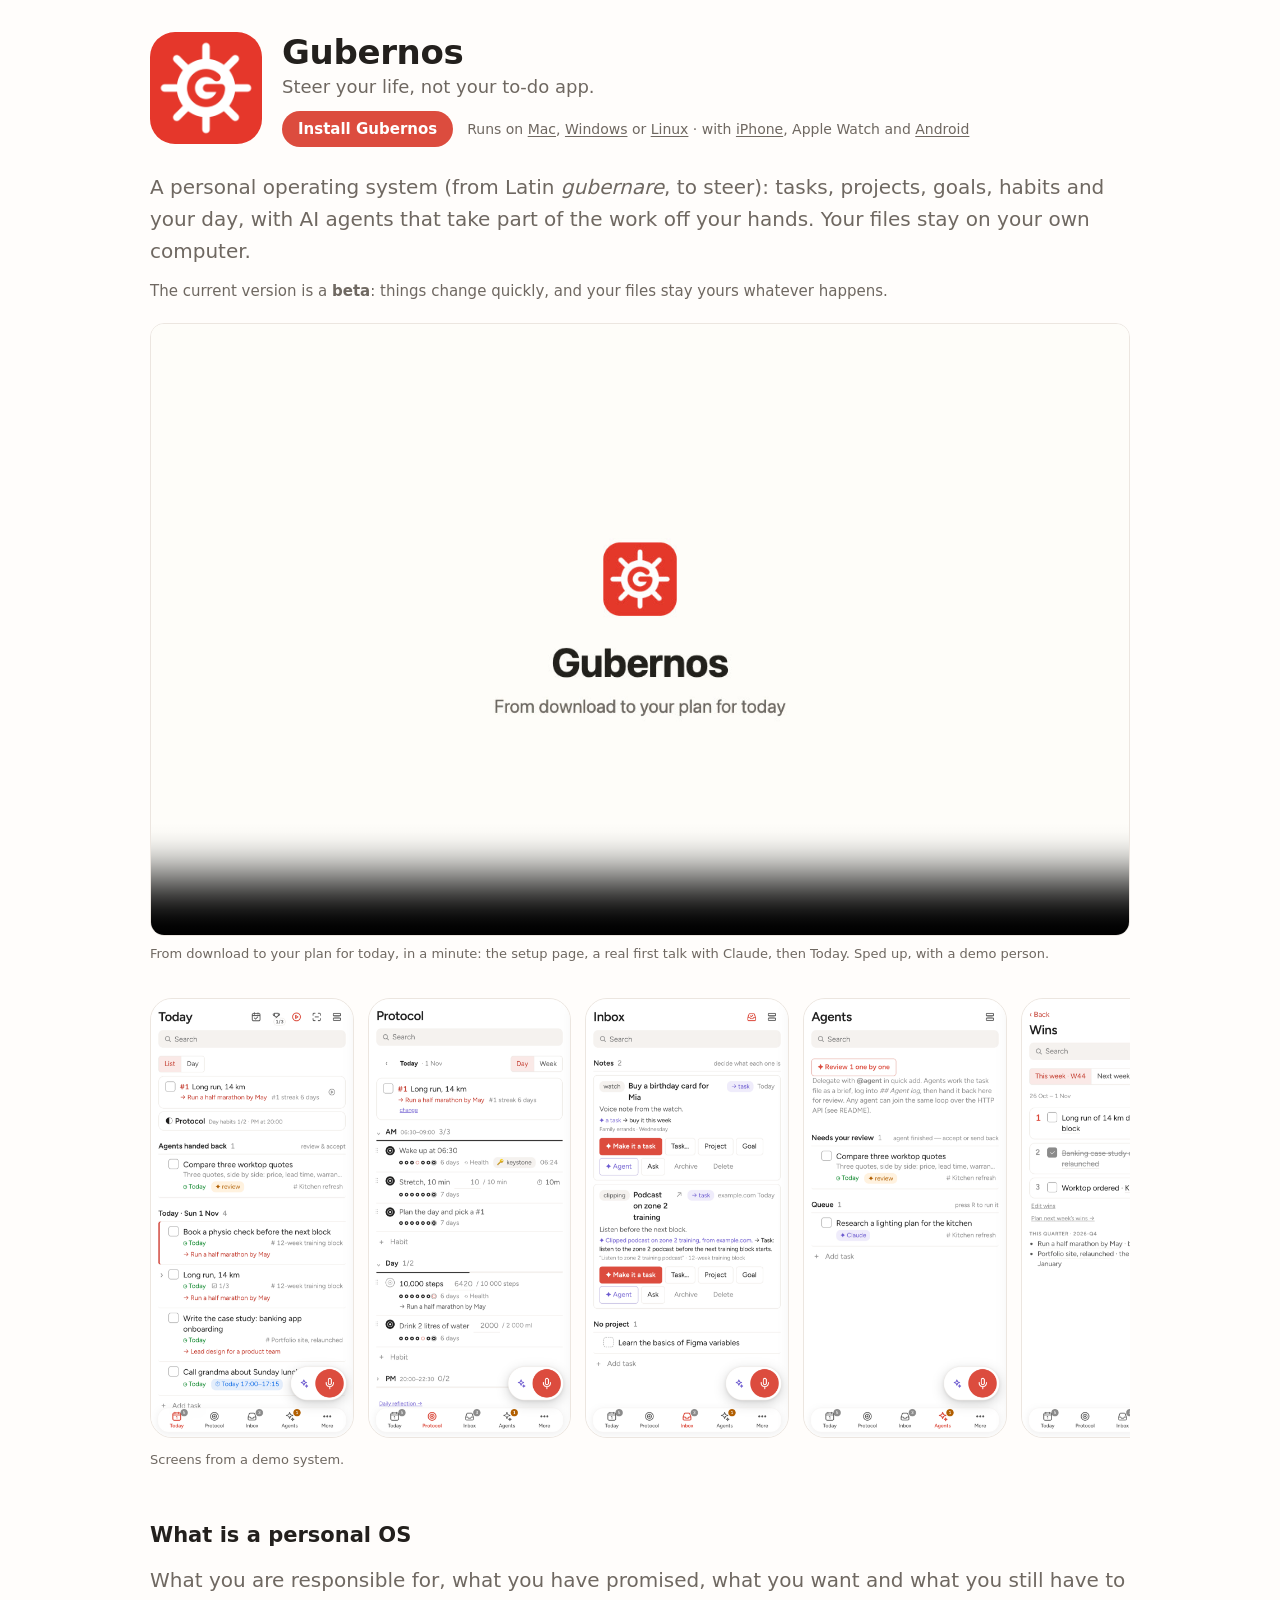
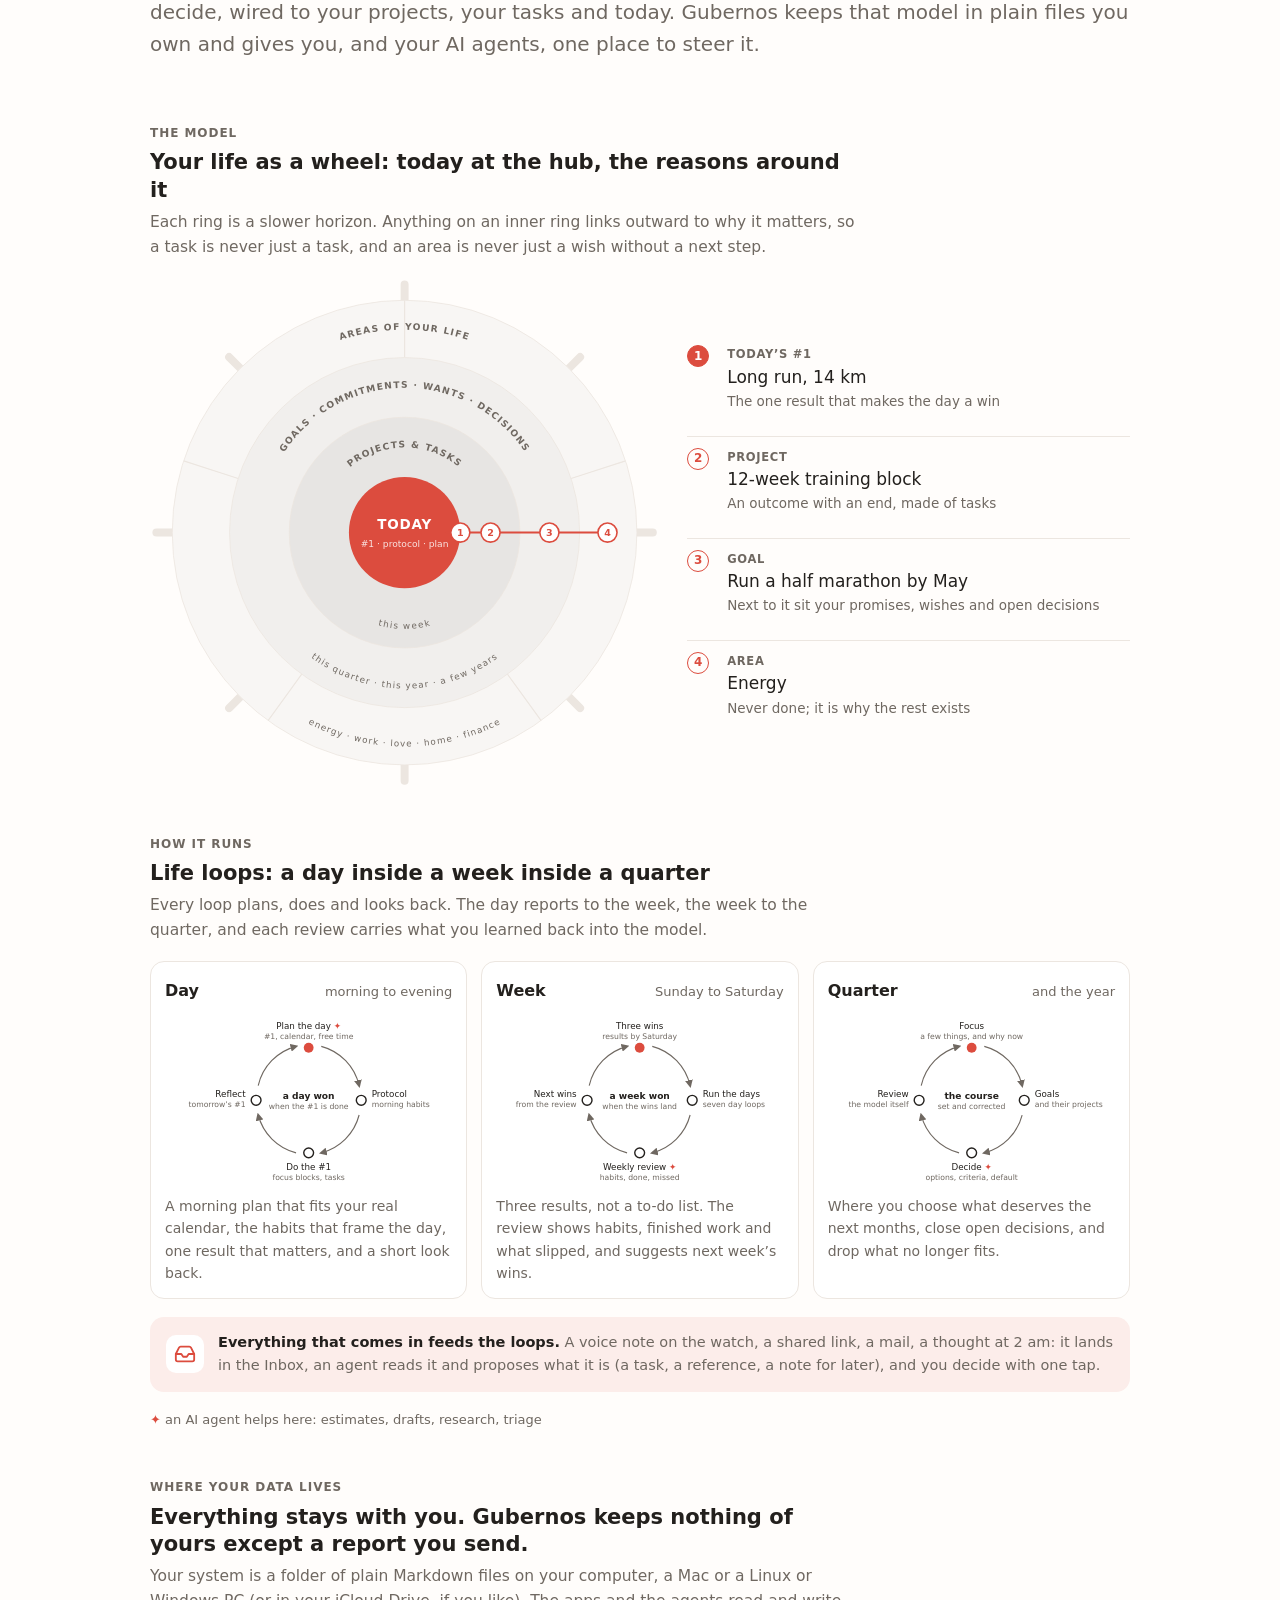
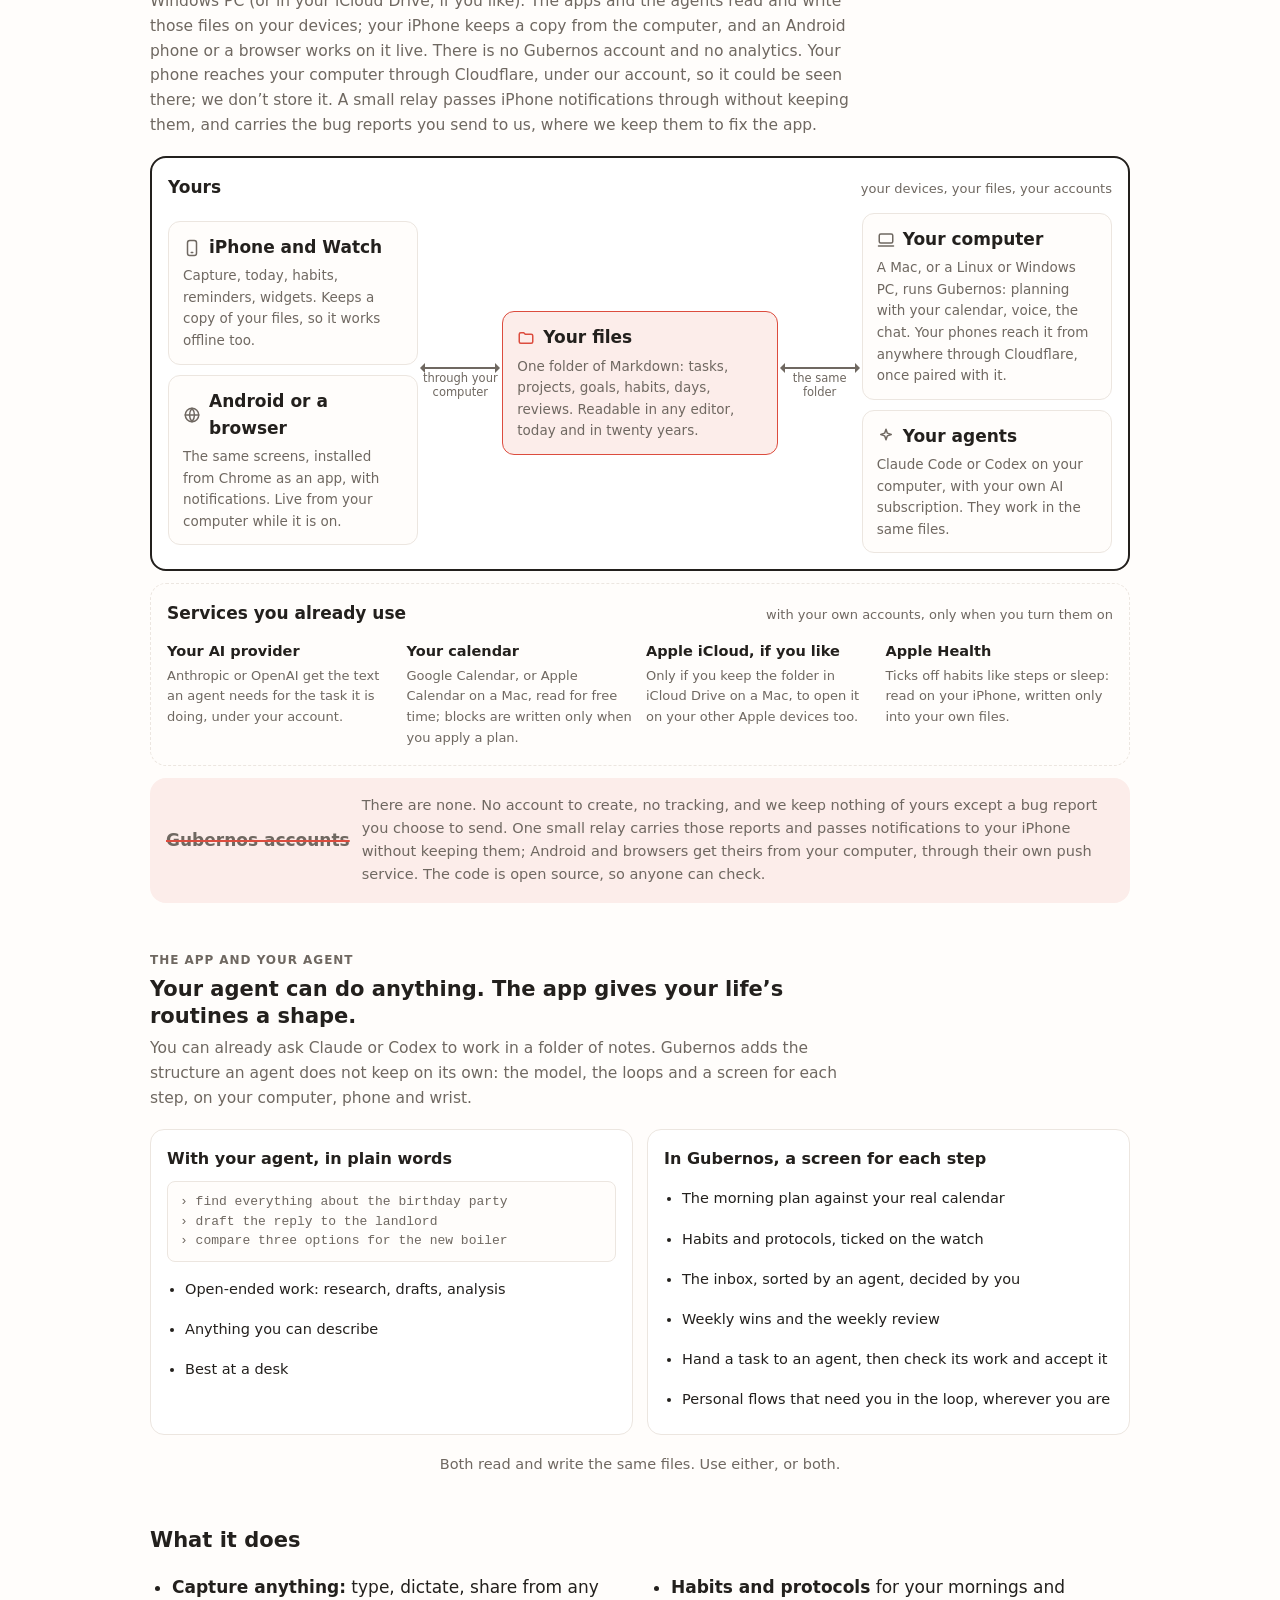
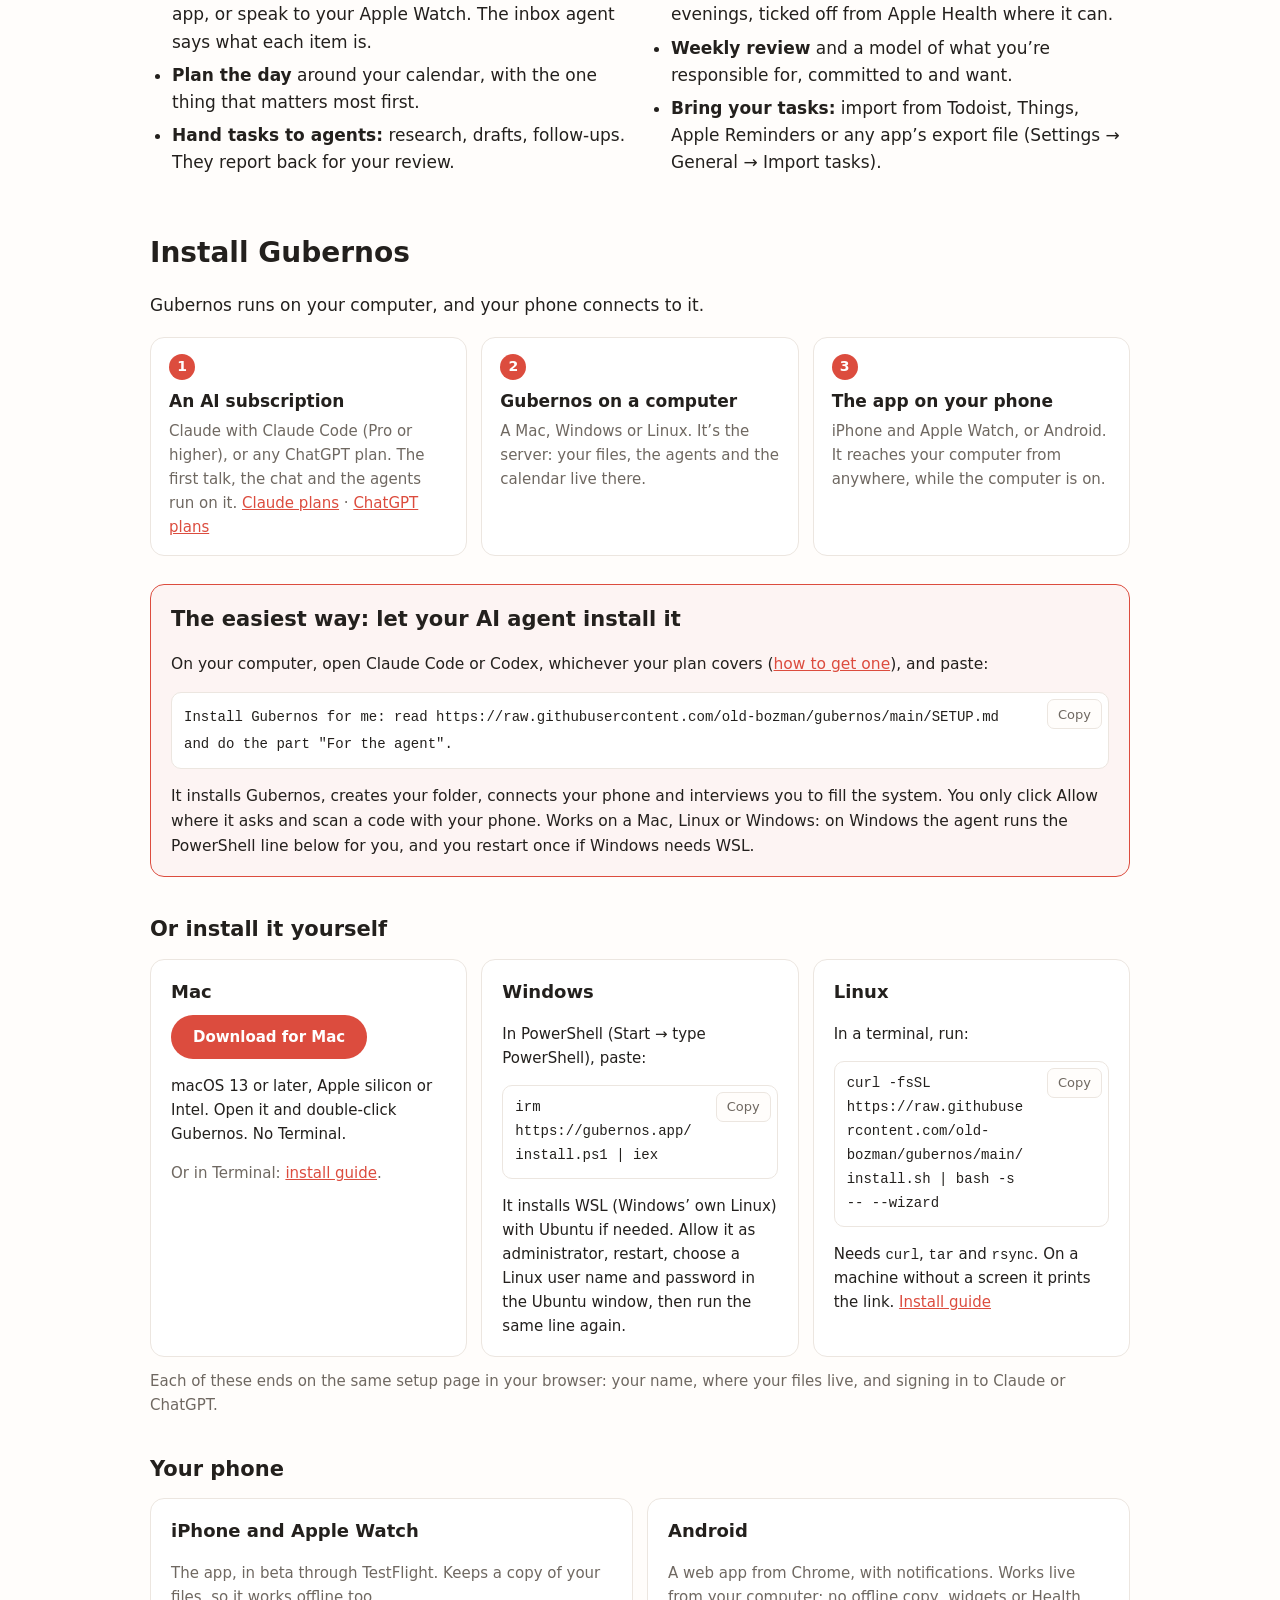
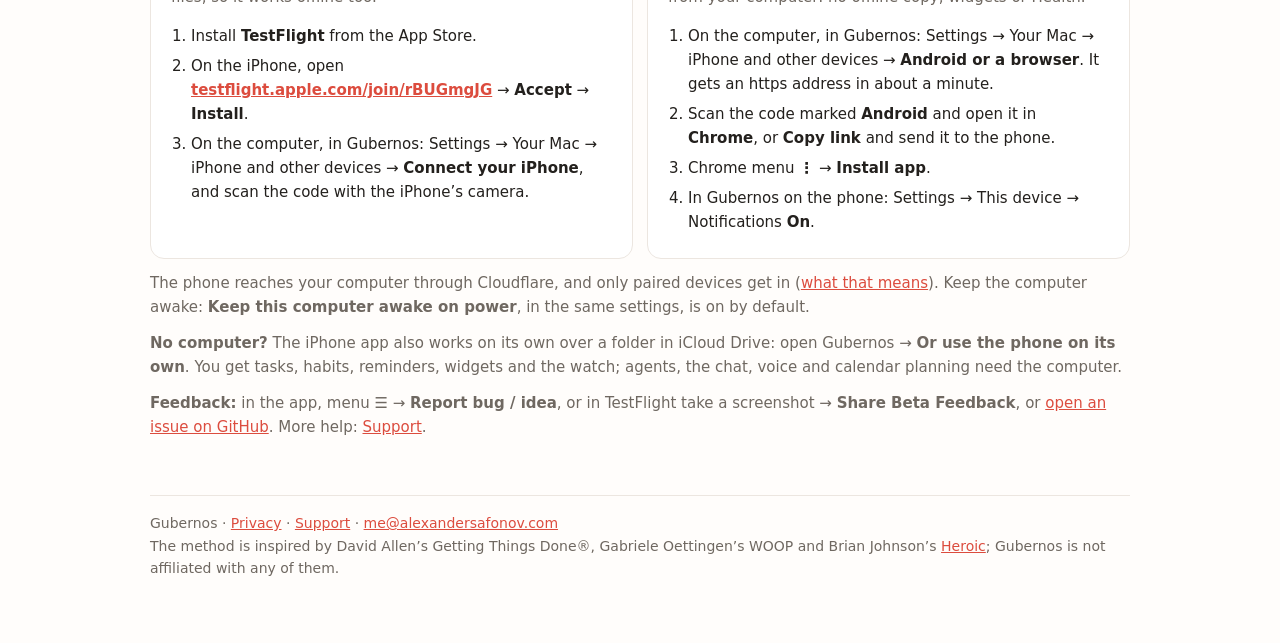
==== index.html @ b1128e0e "Link previews (og.png, Open Graph and Twitter tags), canonical URLs, robots.txt and sitemap.xml; a t" ====
<!doctype html>
<html lang="en">
<head>
<meta charset="utf-8">
<meta name="viewport" content="width=device-width, initial-scale=1">
<title>Gubernos: a personal OS with AI agents, over plain Markdown</title>
<meta name="description" content="A personal operating system: tasks, projects, goals, habits and your day, with AI agents on your own Claude or ChatGPT plan. Plain Markdown files on your own computer. Open source.">
<link rel="canonical" href="https://gubernos.app/">
<meta property="og:type" content="website">
<meta property="og:site_name" content="Gubernos">
<meta property="og:url" content="https://gubernos.app/">
<meta property="og:title" content="Gubernos: a personal OS with AI agents, over plain Markdown">
<meta property="og:description" content="A personal operating system: tasks, projects, goals, habits and your day, with AI agents on your own Claude or ChatGPT plan. Plain Markdown files on your own computer. Open source.">
<meta property="og:image" content="https://gubernos.app/og.png">
<meta property="og:image:width" content="1200">
<meta property="og:image:height" content="630">
<meta property="og:image:alt" content="Gubernos: Steer your life, not your to-do app. The Today and Protocol screens on an iPhone.">
<meta name="twitter:card" content="summary_large_image">
<link rel="icon" href="icon.png">
<link rel="stylesheet" href="style.css?v=2">
<script src="copy.js" defer></script>
<link rel="stylesheet" href="concept.css?v=2">
</head>
<body>
<main>
<header class="app">
<img class="app-icon" src="icon-512.png" width="512" height="512" alt="">
<div>
<h1>Gubernos</h1>
<p class="tagline">Steer your life, not your to&#8209;do app.</p>
<p class="app-get"><a class="get" href="#install">Install Gubernos</a><span>Runs on <a href="#mac">Mac</a>, <a href="#windows">Windows</a> or <a href="#linux">Linux</a> · with <a href="#iphone">iPhone</a>, Apple Watch and <a href="#android">Android</a></span></p>
</div>
</header>

<p class="lead">A personal operating system (from Latin <em>gubernare</em>, to steer): tasks, projects, goals, habits and your day, with AI agents that take part of the work off your hands. Your files stay on your own computer.</p>
<p class="beta">The current version is a <strong>beta</strong>: things change quickly, and your files stay yours whatever happens.</p>

<figure class="demo">
<video controls playsinline preload="metadata" poster="demo-poster.jpg" width="1280" height="800" aria-label="Gubernos from download to the plan for today: the setup page, the first talk, then Today."><source src="demo.mp4" type="video/mp4"></video>
<figcaption>From download to your plan for today, in a minute: the setup page, a real first talk with Claude, then Today. Sped up, with a demo person.</figcaption>
</figure>

<section class="gallery" tabindex="0" aria-label="Screens from the app. Scroll sideways for more.">
<img src="shots/iphone-today.png" width="720" height="1564" alt="The Today screen: the day’s #1, an agent’s work to review, and today’s tasks, each linked to its goal.">
<img src="shots/iphone-protocol.png" width="720" height="1564" alt="The Protocol screen: morning and day habits with streaks, some ticked off from Apple Health.">
<img src="shots/iphone-inbox.png" width="720" height="1564" alt="The Inbox screen: a voice note and a clipped link, each with an agent’s proposal of what it is.">
<img src="shots/iphone-agents.png" width="720" height="1564" alt="The Agents screen: one task waiting for review and one in the queue.">
<img src="shots/iphone-wins.png" width="720" height="1564" alt="The Wins screen: this week’s three results and the quarter’s focus.">
<img class="watch" src="shots/watch-protocol.png" width="416" height="496" alt="The Apple Watch app: today’s habits, with one ticked off.">
<img class="mac" src="shots/mac-protocol.png" width="1960" height="1225" alt="Gubernos for Mac: the Protocol screen in a wide layout with a sidebar.">
</section>
<p class="gallery-note">Screens from a demo system.</p>

<!-- concept:start (scripts/build-concept.mjs) -->
<section class="concept wide">
<h2>What is a personal OS</h2>
<p class="lead">What you are responsible for, what you have promised, what you want and what you still have to decide, wired to your projects, your tasks and today. Gubernos keeps that model in plain files you own and gives you, and your AI agents, one place to steer it.</p>
<div class="cpt">
  <section class="cpt-sec"><div class="cpt-head"><div class="cpt-eyebrow">The model</div><h3>Your life as a wheel: today at the hub, the reasons around it</h3><p>Each ring is a slower horizon. Anything on an inner ring links outward to why it matters, so a task is never just a task, and an area is never just a wish without a next step.</p></div><div class="cpt-wheel"><svg viewBox="0 0 640 640" role="img" aria-label="Four rings: today at the centre, then projects and tasks, then goals, commitments, wants and decisions, then the areas of your life. One line runs from today out to an area.">
  <defs><path id="cw-t2" d="M213 320 A107 107 0 0 1 427 320"/><path id="cw-t3" d="M138 320 A182 182 0 0 1 502 320"/><path id="cw-t4" d="M65 320 A255 255 0 0 1 575 320"/><path id="cw-b2" d="M209 320 A111 111 0 0 0 431 320"/><path id="cw-b3" d="M134 320 A186 186 0 0 0 506 320"/><path id="cw-b4" d="M61 320 A259 259 0 0 0 579 320"/></defs>
  <path d="M612 320H632M526.5 526.5L540.6 540.6M320 612V632M113.5 526.5L99.4 540.6M28 320H8M113.5 113.5L99.4 99.4M320 28V8M526.5 113.5L540.6 99.4" style="stroke:var(--c-line)" stroke-width="10" stroke-linecap="round"/>
  <circle cx="320" cy="320" r="292" style="fill:var(--c-r1);stroke:var(--c-line)"/>
  <circle cx="320" cy="320" r="220" style="fill:var(--c-r2);stroke:var(--c-line)"/>
  <circle cx="320" cy="320" r="145" style="fill:var(--c-r3);stroke:var(--c-line)"/>
  <circle cx="320" cy="320" r="70" style="fill:var(--c-acc)"/>
  <path d="M320 100V28M529.2 252L597.7 229.8M449.3 498L491.6 556.2M190.7 498L148.4 556.2M110.8 252L42.3 229.8" style="stroke:var(--c-line)" stroke-width="1.5"/>
  <text class="cw-rt" text-anchor="middle"><textPath href="#cw-t2" startOffset="50%">PROJECTS &amp; TASKS</textPath></text>
  <text class="cw-rt" text-anchor="middle"><textPath href="#cw-t3" startOffset="50%">GOALS · COMMITMENTS · WANTS · DECISIONS</textPath></text>
  <text class="cw-rt" text-anchor="middle"><textPath href="#cw-t4" startOffset="50%">AREAS OF YOUR LIFE</textPath></text>
  <text class="cw-rs" text-anchor="middle" dy="10"><textPath href="#cw-b2" startOffset="50%">this week</textPath></text>
  <text class="cw-rs" text-anchor="middle" dy="10"><textPath href="#cw-b3" startOffset="50%">this quarter · this year · a few years</textPath></text>
  <text class="cw-rs" text-anchor="middle" dy="10"><textPath href="#cw-b4" startOffset="50%">energy · work · love · home · finance</textPath></text>
  <text class="cw-hub" x="320" y="316" text-anchor="middle">TODAY</text>
  <text class="cw-hub2" x="320" y="338" text-anchor="middle">#1 · protocol · plan</text>
  <path d="M372 320H575" style="stroke:var(--c-acc)" stroke-width="2.5"/>
  <circle cx="390" cy="320" r="12" style="fill:var(--c-on);stroke:var(--c-acc)" stroke-width="2"/><text class="cw-n" x="390" y="324.5" text-anchor="middle">1</text><circle cx="428" cy="320" r="12" style="fill:var(--c-surface);stroke:var(--c-acc)" stroke-width="2"/><text class="cw-n" x="428" y="324.5" text-anchor="middle">2</text><circle cx="502" cy="320" r="12" style="fill:var(--c-surface);stroke:var(--c-acc)" stroke-width="2"/><text class="cw-n" x="502" y="324.5" text-anchor="middle">3</text><circle cx="575" cy="320" r="12" style="fill:var(--c-surface);stroke:var(--c-acc)" stroke-width="2"/><text class="cw-n" x="575" y="324.5" text-anchor="middle">4</text>
</svg><ol class="cpt-chain" aria-label="One line from today to why"><li><span class="n">1</span><div><div class="k">Today’s #1</div><div class="v">Long run, 14 km</div><div class="h">The one result that makes the day a win</div></div></li><li><span class="n">2</span><div><div class="k">Project</div><div class="v">12-week training block</div><div class="h">An outcome with an end, made of tasks</div></div></li><li><span class="n">3</span><div><div class="k">Goal</div><div class="v">Run a half marathon by May</div><div class="h">Next to it sit your promises, wishes and open decisions</div></div></li><li><span class="n">4</span><div><div class="k">Area</div><div class="v">Energy</div><div class="h">Never done; it is why the rest exists</div></div></li></ol></div></section>
  <section class="cpt-sec"><div class="cpt-head"><div class="cpt-eyebrow">How it runs</div><h3>Life loops: a day inside a week inside a quarter</h3><p>Every loop plans, does and looks back. The day reports to the week, the week to the quarter, and each review carries what you learned back into the model.</p></div><div class="cpt-loops"><div class="cpt-loop"><div class="cad"><b>Day</b><span>morning to evening</span></div><svg viewBox="-55 0 410 250" role="img" aria-label="Day loop: Plan the day, Protocol, Do the #1, Reflect."><defs><marker id="cl-ar" viewBox="0 0 10 10" refX="7" refY="5" markerWidth="7" markerHeight="7" orient="auto-start-reverse"><path d="M0 0L10 5L0 10z" style="fill:var(--c-muted)"/></marker></defs><g fill="none" style="stroke:var(--c-muted)" stroke-width="1.6" marker-end="url(#cl-ar)">
      <path d="M168 49A75 75 0 0 1 222 105"/><path d="M222 147A75 75 0 0 1 168 201"/><path d="M132 201A75 75 0 0 1 78 147"/><path d="M78 105A75 75 0 0 1 132 49"/></g>
    <circle cx="150" cy="51" r="7" style="fill:var(--c-acc)" stroke-width="2"/><circle cx="225" cy="126" r="7" style="fill:var(--c-surface);stroke:var(--c-ink)" stroke-width="2"/><circle cx="150" cy="201" r="7" style="fill:var(--c-surface);stroke:var(--c-ink)" stroke-width="2"/><circle cx="75" cy="126" r="7" style="fill:var(--c-surface);stroke:var(--c-ink)" stroke-width="2"/>
    <text class="cl-t" x="150" y="24" text-anchor="middle">Plan the day <tspan class="cl-ag">✦</tspan></text><text class="cl-s" x="150" y="38" text-anchor="middle">#1, calendar, free time</text>
    <text class="cl-t" x="240" y="122">Protocol</text><text class="cl-s" x="240" y="136">morning habits</text>
    <text class="cl-t" x="150" y="226" text-anchor="middle">Do the #1</text><text class="cl-s" x="150" y="240" text-anchor="middle">focus blocks, tasks</text>
    <text class="cl-t" x="60" y="122" text-anchor="end">Reflect</text><text class="cl-s" x="60" y="136" text-anchor="end">tomorrow’s #1</text>
    <text class="cl-mt" x="150" y="124" text-anchor="middle">a day won</text><text class="cl-s" x="150" y="139" text-anchor="middle">when the #1 is done</text></svg><p>A morning plan that fits your real calendar, the habits that frame the day, one result that matters, and a short look back.</p></div><div class="cpt-loop"><div class="cad"><b>Week</b><span>Sunday to Saturday</span></div><svg viewBox="-55 0 410 250" role="img" aria-label="Week loop: Three wins, Run the days, Weekly review, Next wins."><defs><marker id="cl-ar" viewBox="0 0 10 10" refX="7" refY="5" markerWidth="7" markerHeight="7" orient="auto-start-reverse"><path d="M0 0L10 5L0 10z" style="fill:var(--c-muted)"/></marker></defs><g fill="none" style="stroke:var(--c-muted)" stroke-width="1.6" marker-end="url(#cl-ar)">
      <path d="M168 49A75 75 0 0 1 222 105"/><path d="M222 147A75 75 0 0 1 168 201"/><path d="M132 201A75 75 0 0 1 78 147"/><path d="M78 105A75 75 0 0 1 132 49"/></g>
    <circle cx="150" cy="51" r="7" style="fill:var(--c-acc)" stroke-width="2"/><circle cx="225" cy="126" r="7" style="fill:var(--c-surface);stroke:var(--c-ink)" stroke-width="2"/><circle cx="150" cy="201" r="7" style="fill:var(--c-surface);stroke:var(--c-ink)" stroke-width="2"/><circle cx="75" cy="126" r="7" style="fill:var(--c-surface);stroke:var(--c-ink)" stroke-width="2"/>
    <text class="cl-t" x="150" y="24" text-anchor="middle">Three wins</text><text class="cl-s" x="150" y="38" text-anchor="middle">results by Saturday</text>
    <text class="cl-t" x="240" y="122">Run the days</text><text class="cl-s" x="240" y="136">seven day loops</text>
    <text class="cl-t" x="150" y="226" text-anchor="middle">Weekly review <tspan class="cl-ag">✦</tspan></text><text class="cl-s" x="150" y="240" text-anchor="middle">habits, done, missed</text>
    <text class="cl-t" x="60" y="122" text-anchor="end">Next wins</text><text class="cl-s" x="60" y="136" text-anchor="end">from the review</text>
    <text class="cl-mt" x="150" y="124" text-anchor="middle">a week won</text><text class="cl-s" x="150" y="139" text-anchor="middle">when the wins land</text></svg><p>Three results, not a to-do list. The review shows habits, finished work and what slipped, and suggests next week’s wins.</p></div><div class="cpt-loop"><div class="cad"><b>Quarter</b><span>and the year</span></div><svg viewBox="-55 0 410 250" role="img" aria-label="Quarter loop: Focus, Goals, Decide, Review."><defs><marker id="cl-ar" viewBox="0 0 10 10" refX="7" refY="5" markerWidth="7" markerHeight="7" orient="auto-start-reverse"><path d="M0 0L10 5L0 10z" style="fill:var(--c-muted)"/></marker></defs><g fill="none" style="stroke:var(--c-muted)" stroke-width="1.6" marker-end="url(#cl-ar)">
      <path d="M168 49A75 75 0 0 1 222 105"/><path d="M222 147A75 75 0 0 1 168 201"/><path d="M132 201A75 75 0 0 1 78 147"/><path d="M78 105A75 75 0 0 1 132 49"/></g>
    <circle cx="150" cy="51" r="7" style="fill:var(--c-acc)" stroke-width="2"/><circle cx="225" cy="126" r="7" style="fill:var(--c-surface);stroke:var(--c-ink)" stroke-width="2"/><circle cx="150" cy="201" r="7" style="fill:var(--c-surface);stroke:var(--c-ink)" stroke-width="2"/><circle cx="75" cy="126" r="7" style="fill:var(--c-surface);stroke:var(--c-ink)" stroke-width="2"/>
    <text class="cl-t" x="150" y="24" text-anchor="middle">Focus</text><text class="cl-s" x="150" y="38" text-anchor="middle">a few things, and why now</text>
    <text class="cl-t" x="240" y="122">Goals</text><text class="cl-s" x="240" y="136">and their projects</text>
    <text class="cl-t" x="150" y="226" text-anchor="middle">Decide <tspan class="cl-ag">✦</tspan></text><text class="cl-s" x="150" y="240" text-anchor="middle">options, criteria, default</text>
    <text class="cl-t" x="60" y="122" text-anchor="end">Review</text><text class="cl-s" x="60" y="136" text-anchor="end">the model itself</text>
    <text class="cl-mt" x="150" y="124" text-anchor="middle">the course</text><text class="cl-s" x="150" y="139" text-anchor="middle">set and corrected</text></svg><p>Where you choose what deserves the next months, close open decisions, and drop what no longer fits.</p></div></div><div class="cpt-capture"><div class="ic"><svg width="22" height="22" viewBox="0 0 24 24" fill="none" stroke="currentColor" stroke-width="2" stroke-linecap="round" stroke-linejoin="round" aria-hidden="true"><path d="M22 12h-6l-2 3h-4l-2-3H2"/><path d="M5.45 5.11 2 12v6a2 2 0 0 0 2 2h16a2 2 0 0 0 2-2v-6l-3.45-6.89A2 2 0 0 0 16.76 4H7.24a2 2 0 0 0-1.79 1.11z"/></svg></div>
  <p><b>Everything that comes in feeds the loops.</b> A voice note on the watch, a shared link, a mail, a thought at 2 am: it lands in the Inbox, an agent reads it and proposes what it is (a task, a reference, a note for later), and you decide with one tap.</p></div><div class="cpt-legend"><span><span style="color:var(--c-acc)">✦</span> an AI agent helps here: estimates, drafts, research, triage</span></div></section>
  <section class="cpt-sec"><div class="cpt-head"><div class="cpt-eyebrow">Where your data lives</div><h3>Everything stays with you. Gubernos keeps nothing of yours except a report you send.</h3><p>Your system is a folder of plain Markdown files on your computer, a Mac or a Linux or Windows PC (or in your iCloud Drive, if you like). The apps and the agents read and write those files on your devices; your iPhone keeps a copy from the computer, and an Android phone or a browser works on it live. There is no Gubernos account and no analytics. Your phone reaches your computer through Cloudflare, under our account, so it could be seen there; we don’t store it. A small relay passes iPhone notifications through without keeping them, and carries the bug reports you send to us, where we keep them to fix the app.</p></div><div class="cpt-arch">
  <div class="cpt-zone cpt-yours"><div class="zl"><b>Yours</b><span>your devices, your files, your accounts</span></div>
    <div class="cpt-map">
      <div class="cpt-stack"><div class="cpt-box "><div class="bt"><svg viewBox="0 0 24 24" aria-hidden="true"><rect x="6" y="2" width="12" height="20" rx="3"/><path d="M11 18h2"/></svg>iPhone and Watch</div><p>Capture, today, habits, reminders, widgets. Keeps a copy of your files, so it works offline too.</p></div>
        <div class="cpt-box "><div class="bt"><svg viewBox="0 0 24 24" aria-hidden="true"><circle cx="12" cy="12" r="9"/><path d="M3 12h18"/><path d="M12 3a14 14 0 0 1 0 18a14 14 0 0 1 0-18z"/></svg>Android or a browser</div><p>The same screens, installed from Chrome as an app, with notifications. Live from your computer while it is on.</p></div></div>
      <div class="cpt-link"><div class="ln"></div><span>through your<br>computer</span></div>
      <div class="cpt-box files"><div class="bt"><svg viewBox="0 0 24 24" aria-hidden="true"><path d="M3 7a2 2 0 0 1 2-2h4l2 2h8a2 2 0 0 1 2 2v8a2 2 0 0 1-2 2H5a2 2 0 0 1-2-2z"/></svg>Your files</div><p>One folder of Markdown: tasks, projects, goals, habits, days, reviews. Readable in any editor, today and in twenty years.</p></div>
      <div class="cpt-link"><div class="ln"></div><span>the same<br>folder</span></div>
      <div class="cpt-stack"><div class="cpt-box "><div class="bt"><svg viewBox="0 0 24 24" aria-hidden="true"><rect x="3" y="4" width="18" height="12" rx="2"/><path d="M2 20h20"/></svg>Your computer</div><p>A Mac, or a Linux or Windows PC, runs Gubernos: planning with your calendar, voice, the chat. Your phones reach it from anywhere through Cloudflare, once paired with it.</p></div>
        <div class="cpt-box "><div class="bt"><svg viewBox="0 0 24 24" aria-hidden="true"><path d="M12 3l1.8 5.2L19 10l-5.2 1.8L12 17l-1.8-5.2L5 10l5.2-1.8z"/></svg>Your agents</div><p>Claude Code or Codex on your computer, with your own AI subscription. They work in the same files.</p></div></div>
    </div></div>
  <div class="cpt-zone cpt-theirs"><div class="zl"><b>Services you already use</b><span>with your own accounts, only when you turn them on</span></div>
    <div class="cpt-svc">
      <div><b>Your AI provider</b><span>Anthropic or OpenAI get the text an agent needs for the task it is doing, under your account.</span></div>
      <div><b>Your calendar</b><span>Google Calendar, or Apple Calendar on a Mac, read for free time; blocks are written only when you apply a plan.</span></div>
      <div><b>Apple iCloud, if you like</b><span>Only if you keep the folder in iCloud Drive on a Mac, to open it on your other Apple devices too.</span></div>
      <div><b>Apple Health</b><span>Ticks off habits like steps or sleep: read on your iPhone, written only into your own files.</span></div>
    </div></div>
  <div class="cpt-zone cpt-none"><span class="x">Gubernos accounts</span><p>There are none. No account to create, no tracking, and we keep nothing of yours except a bug report you choose to send. One small relay carries those reports and passes notifications to your iPhone without keeping them; Android and browsers get theirs from your computer, through their own push service. The code is open source, so anyone can check.</p></div>
</div></section>
  <section class="cpt-sec"><div class="cpt-head"><div class="cpt-eyebrow">The app and your agent</div><h3>Your agent can do anything. The app gives your life’s routines a shape.</h3><p>You can already ask Claude or Codex to work in a folder of notes. Gubernos adds the structure an agent does not keep on its own: the model, the loops and a screen for each step, on your computer, phone and wrist.</p></div><div class="cpt-duo">
  <div><h3>With your agent, in plain words</h3><div class="cpt-term">› find everything about the birthday party
› draft the reply to the landlord
› compare three options for the new boiler</div>
    <ul><li>Open-ended work: research, drafts, analysis</li><li>Anything you can describe</li><li>Best at a desk</li></ul></div>
  <div><h3>In Gubernos, a screen for each step</h3><ul><li>The morning plan against your real calendar</li><li>Habits and protocols, ticked on the watch</li>
    <li>The inbox, sorted by an agent, decided by you</li><li>Weekly wins and the weekly review</li><li>Hand a task to an agent, then check its work and accept it</li>
    <li>Personal flows that need you in the loop, wherever you are</li></ul></div>
</div><p class="cpt-same">Both read and write the same files. Use either, or both.</p></section>
</div>
</section>
<!-- concept:end -->

<section class="features">
<h2>What it does</h2>
<ul>
<li><strong>Capture anything:</strong> type, dictate, share from any app, or speak to your Apple Watch. The inbox agent says what each item is.</li>
<li><strong>Plan the day</strong> around your calendar, with the one thing that matters most first.</li>
<li><strong>Hand tasks to agents:</strong> research, drafts, follow-ups. They report back for your review.</li>
<li><strong>Habits and protocols</strong> for your mornings and evenings, ticked off from Apple Health where it can.</li>
<li><strong>Weekly review</strong> and a model of what you’re responsible for, committed to and want.</li>
<li><strong>Bring your tasks:</strong> import from Todoist, Things, Apple Reminders or any app’s export file (Settings → General → Import tasks).</li>
</ul>
</section>

<section class="install">
<h2 id="install">Install Gubernos</h2>
<p>Gubernos runs on your computer, and your phone connects to it.</p>
<ol class="steps">
<li><b>An AI subscription</b><span>Claude with Claude Code (Pro or higher), or any ChatGPT plan. The first talk, the chat and the agents run on it. <a href="https://claude.com/pricing">Claude plans</a> · <a href="https://chatgpt.com/pricing">ChatGPT plans</a></span></li>
<li><b>Gubernos on a computer</b><span>A Mac, Windows or Linux. It’s the server: your files, the agents and the calendar live there.</span></li>
<li><b>The app on your phone</b><span>iPhone and Apple Watch, or Android. It reaches your computer from anywhere, while the computer is on.</span></li>
</ol>

<div class="agent-way">
<h3>The easiest way: let your AI agent install it</h3>
<p>On your computer, open Claude Code or Codex, whichever your plan covers (<a href="https://github.com/old-bozman/gubernos/blob/main/SETUP.md">how to get one</a>), and paste:</p>
<div class="copy"><pre><code>Install Gubernos for me: read https://raw.githubusercontent.com/old-bozman/gubernos/main/SETUP.md and do the part "For the agent".</code></pre><button type="button" hidden>Copy</button></div>
<p>It installs Gubernos, creates your folder, connects your phone and interviews you to fill the system. You only click Allow where it asks and scan a code with your phone. Works on a Mac, Linux or Windows: on Windows the agent runs the PowerShell line below for you, and you restart once if Windows needs WSL.</p>
</div>

<h3>Or install it yourself</h3>
<div class="opts">
<div class="opt" id="mac">
<h4>Mac</h4>
<p class="download"><a class="get" href="https://github.com/old-bozman/gubernos/releases/latest/download/Gubernos.dmg">Download for Mac</a></p>
<p>macOS 13 or later, Apple silicon or Intel. Open it and double-click Gubernos. No Terminal.</p>
<p class="muted">Or in Terminal: <a href="https://github.com/old-bozman/gubernos/blob/main/docs/install.md">install guide</a>.</p>
</div>
<div class="opt" id="windows">
<h4>Windows</h4>
<p>In PowerShell (Start → type PowerShell), paste:</p>
<div class="copy"><pre><code>irm https://gubernos.app/install.ps1 | iex</code></pre><button type="button" hidden>Copy</button></div>
<p>It installs WSL (Windows’ own Linux) with Ubuntu if needed. Allow it as administrator, restart, choose a Linux user name and password in the Ubuntu window, then run the same line again.</p>
</div>
<div class="opt" id="linux">
<h4>Linux</h4>
<p>In a terminal, run:</p>
<div class="copy"><pre><code>curl -fsSL https://raw.githubusercontent.com/old-bozman/gubernos/main/install.sh | bash -s -- --wizard</code></pre><button type="button" hidden>Copy</button></div>
<p>Needs <code>curl</code>, <code>tar</code> and <code>rsync</code>. On a machine without a screen it prints the link. <a href="https://github.com/old-bozman/gubernos/blob/main/docs/install.md#linux-or-windows-in-wsl">Install guide</a></p>
</div>
</div>
<p class="muted">Each of these ends on the same setup page in your browser: your name, where your files live, and signing in to Claude or ChatGPT.</p>

<h3>Your phone</h3>
<div class="opts two">
<div class="opt" id="iphone">
<h4>iPhone and Apple Watch</h4>
<p class="muted">The app, in beta through TestFlight. Keeps a copy of your files, so it works offline too.</p>
<ol>
<li>Install <strong>TestFlight</strong> from the App Store.</li>
<li>On the iPhone, open <a href="https://testflight.apple.com/join/rBUGmgJG"><strong>testflight.apple.com/join/rBUGmgJG</strong></a> → <strong>Accept</strong> → <strong>Install</strong>.</li>
<li>On the computer, in Gubernos: Settings → Your Mac → iPhone and other devices → <strong>Connect your iPhone</strong>, and scan the code with the iPhone’s camera.</li>
</ol>
</div>
<div class="opt" id="android">
<h4>Android</h4>
<p class="muted">A web app from Chrome, with notifications. Works live from your computer: no offline copy, widgets or Health.</p>
<ol>
<li>On the computer, in Gubernos: Settings → Your Mac → iPhone and other devices → <strong>Android or a browser</strong>. It gets an https address in about a minute.</li>
<li>Scan the code marked <strong>Android</strong> and open it in <strong>Chrome</strong>, or <strong>Copy link</strong> and send it to the phone.</li>
<li>Chrome menu <strong>⋮</strong> → <strong>Install app</strong>.</li>
<li>In Gubernos on the phone: Settings → This device → Notifications <strong>On</strong>.</li>
</ol>
</div>
</div>
<p class="muted">The phone reaches your computer through Cloudflare, and only paired devices get in (<a href="privacy.html#phone">what that means</a>). Keep the computer awake: <strong>Keep this computer awake on power</strong>, in the same settings, is on by default.</p>
<p class="muted"><strong>No computer?</strong> The iPhone app also works on its own over a folder in iCloud Drive: open Gubernos → <strong>Or use the phone on its own</strong>. You get tasks, habits, reminders, widgets and the watch; agents, the chat, voice and calendar planning need the computer.</p>
<p class="muted"><strong>Feedback:</strong> in the app, menu ☰ → <strong>Report bug / idea</strong>, or in TestFlight take a screenshot → <strong>Share Beta Feedback</strong>, or <a href="https://github.com/old-bozman/gubernos/issues">open an issue on GitHub</a>. More help: <a href="support.html">Support</a>.</p>
</section>

<footer>Gubernos · <a href="privacy.html">Privacy</a> · <a href="support.html">Support</a> · <a href="mailto:me@alexandersafonov.com">me@alexandersafonov.com</a><br>The method is inspired by David Allen’s Getting Things Done®, Gabriele Oettingen’s WOOP and Brian Johnson’s <a href="https://www.heroic.us">Heroic</a>; Gubernos is not affiliated with any of them.</footer>
</main>
</body>
</html>
---- style.css ----
/* gubernos.app — the public pages. Plain HTML, no scripts, no trackers. One width for everything; long text pages keep a readable column on its left edge. */
:root {
  --bg: #fffdfb; --ink: #23201d; --muted: #6f6861; --line: #ece6e0; --accent: #dc4c3e; --card: #fff;
}
@media (prefers-color-scheme: dark) {
  :root:not([data-theme="light"]) { --bg: #181614; --ink: #ece7e2; --muted: #a39b93; --line: #2e2a26; --accent: #ef6a5c; --card: #201d1a; }
}
* { box-sizing: border-box; }
html { -webkit-text-size-adjust: 100%; text-size-adjust: 100%; }
body { margin: 0; background: var(--bg); color: var(--ink); font: 17px/1.6 -apple-system, BlinkMacSystemFont, "Segoe UI", system-ui, sans-serif; }
main { max-width: 1012px; margin: 0 auto; padding: 32px 16px 64px; }
.text > :not(header):not(footer) { max-width: 720px; }
header { display: flex; align-items: center; gap: 12px; margin-bottom: 32px; }
header img { width: 44px; height: 44px; border-radius: 11px; }
header a { color: inherit; text-decoration: none; font-weight: 700; font-size: 20px; }
h1 { font-size: 34px; line-height: 1.2; margin: 0 0 8px; letter-spacing: -0.01em; }
h2 { font-size: 21px; margin: 36px 0 8px; }
p, li { color: var(--ink); }
.lead { font-size: 20px; color: var(--muted); margin: 0 0 28px; }
.muted { color: var(--muted); font-size: 15px; }
a { color: var(--accent); }
ul { padding-left: 22px; }
li { margin: 6px 0; overflow-wrap: anywhere; }
/* home: laid out like an App Store page. The gallery scrolls sideways, with no script. */
.app { align-items: flex-start; gap: 20px; margin-bottom: 24px; }
header .app-icon { width: 112px; height: 112px; border-radius: 25px; flex: none; }
.app h1 { margin: 0; font-size: 34px; }
.tagline { margin: 2px 0 12px; color: var(--muted); font-size: 18px; line-height: 1.35; }
.app-get { margin: 0; display: flex; flex-wrap: wrap; align-items: center; gap: 8px 14px; color: var(--muted); font-size: 14px; }
.app-get span a { font-size: inherit; font-weight: inherit; color: inherit; text-decoration: underline; text-underline-offset: 2px; }
header a.get { background: var(--accent); color: #fff; border-radius: 999px; padding: 6px 16px; font-size: 15px; font-weight: 600; }
.download { margin: 20px 0 4px; }
.download a.get { display: inline-block; background: var(--accent); color: #fff; border-radius: 999px; padding: 10px 22px; font-weight: 600; text-decoration: none; }
.download + .muted { margin-top: 4px; }
.demo { margin: 0 0 28px; }
.demo video { display: block; width: 100%; height: auto; border: 1px solid var(--line); border-radius: 14px; background: var(--card); }
.demo figcaption { margin-top: 8px; color: var(--muted); font-size: 13px; }
.gallery { display: flex; align-items: center; gap: 14px; overflow-x: auto; scroll-snap-type: x proximity; padding: 4px 0 12px; scrollbar-width: thin; }
.gallery img { flex: none; width: auto; height: 440px; border: 1px solid var(--line); border-radius: 22px; scroll-snap-align: start; }
.gallery .watch { width: 208px; height: auto; border-radius: 36px; }
.gallery .mac { width: min(704px, calc(100vw - 32px)); height: auto; border-radius: 12px; }
.gallery-note { margin: 0 0 24px; color: var(--muted); font-size: 13px; }
@media (max-width: 1012px) { .gallery { margin: 0 -16px; padding-inline: 16px; scroll-padding-inline: 16px; } }
@media (max-width: 520px) { header .app-icon { width: 88px; height: 88px; border-radius: 20px; } .app { gap: 14px; } .app h1 { font-size: 28px; } .tagline { font-size: 16px; } }
/* install: three numbered steps, then a card per computer and per phone */
.features ul { columns: 2; column-gap: 40px; } .features li { break-inside: avoid; margin-top: 0; }
.install { margin-top: 48px; }
.install h2 { font-size: 28px; }
.install h3 { font-size: 21px; margin: 36px 0 12px; }
.steps { list-style: none; padding: 0; margin: 16px 0 0; display: grid; grid-template-columns: repeat(3, minmax(0, 1fr)); gap: 14px; counter-reset: step; }
.steps li { counter-increment: step; margin: 0; display: grid; gap: 4px; align-content: start; background: var(--card); border: 1px solid var(--line); border-radius: 14px; padding: 16px 18px; }
.steps li::before { content: counter(step); width: 26px; height: 26px; border-radius: 50%; background: var(--accent); color: #fff; display: grid; place-items: center; font-size: 14px; font-weight: 600; margin-bottom: 4px; }
.steps b { font-size: 17px; }
.steps span { color: var(--muted); font-size: 15px; }
.opts { display: grid; grid-template-columns: repeat(3, minmax(0, 1fr)); gap: 14px; }
.opts.two { grid-template-columns: repeat(2, minmax(0, 1fr)); }
.opt { min-width: 0; background: var(--card); border: 1px solid var(--line); border-radius: 14px; padding: 18px 20px; font-size: 15px; scroll-margin-top: 16px; }
.opt h4 { margin: 0 0 8px; font-size: 18px; }
.opt p, .opt li { font-size: 15px; }
.opt ol { padding-left: 20px; margin: 8px 0 0; }
.opt > :last-child { margin-bottom: 0; }
.opt .download { margin: 4px 0 10px; }
.agent-way { margin-top: 28px; border: 1.5px solid var(--accent); background: color-mix(in srgb, var(--accent) 6%, var(--card)); border-radius: 14px; padding: 18px 20px; }
.install .agent-way h3 { margin: 0 0 6px; }
.agent-way p { font-size: 15.5px; } .agent-way > :last-child { margin-bottom: 0; }
.install > .muted { margin: 12px 0 0; }
@media (max-width: 820px) {
  .steps, .opts, .opts.two { grid-template-columns: minmax(0, 1fr); } .features ul { columns: 1; }
  .steps li { grid-template-columns: auto minmax(0, 1fr); column-gap: 12px; }
  .steps li::before { grid-row: span 2; margin: 0; }
}
.beta { color: var(--muted); font-size: 15px; margin: -16px 0 20px; }
pre { background: var(--card); border: 1px solid var(--line); border-radius: 10px; padding: 10px 12px; margin: 8px 0 0; white-space: pre-wrap; overflow-wrap: anywhere; }
code { font: 14px/1.5 ui-monospace, "SF Mono", Menlo, monospace; overflow-wrap: anywhere; }
.copy { position: relative; margin: 8px 0 0; }
.copy pre { margin: 0; padding-right: 78px; -webkit-user-select: all; user-select: all; }
.copy button { position: absolute; top: 7px; right: 7px; min-height: 30px; padding: 0 10px; background: var(--bg); color: var(--muted); border: 1px solid var(--line); border-radius: 7px; font-family: inherit; font-size: 13px; cursor: pointer; }
.copy button:hover { color: var(--ink); }
.card { background: var(--card); border: 1px solid var(--line); border-radius: 14px; padding: 18px 20px; margin: 20px 0; }
.card p:first-child { margin-top: 0; } .card p:last-child { margin-bottom: 0; }
table { border-collapse: collapse; width: 100%; font-size: 15px; margin: 12px 0; }
th, td { text-align: left; vertical-align: top; padding: 8px 10px 8px 0; border-bottom: 1px solid var(--line); }
th { color: var(--muted); font-weight: 600; }
footer { margin-top: 56px; padding-top: 16px; border-top: 1px solid var(--line); color: var(--muted); font-size: 14px; }
@media (max-width: 520px) { h1 { font-size: 28px; } table { font-size: 14px; } }
/* the "What is a personal OS" section (concept.css, written by scripts/build-concept.mjs) */
.concept { margin: 48px 0; display: grid; gap: 12px; }
.concept > h2 { margin: 0; }
.concept .cpt { display: grid; gap: 48px; margin-top: 24px; }
.cpt-sec { display: grid; gap: 18px; }
.cpt-head { display: grid; gap: 6px; max-width: 66ch; }
.cpt-head h3 { margin: 0; font-size: 21px; line-height: 1.3; }
.cpt-head p { margin: 0; color: var(--muted); font-size: 15.5px; }
.cpt-eyebrow { font-size: 12px; font-weight: 600; letter-spacing: .08em; text-transform: uppercase; color: var(--muted); }
/* on a phone: the loops' side labels may run into the card's padding, and the agent examples wrap instead of being cut */
.concept .cpt-loop svg { overflow: visible; }
.concept .cpt-term { white-space: pre-wrap; overflow-wrap: anywhere; }
---- concept.css ----
/* written by scripts/build-concept.mjs from public/concept.js — edit there */

.cpt { --c-ink: var(--ink); --c-ink2: var(--ink-2, var(--muted)); --c-muted: var(--muted); --c-line: var(--line); --c-bg: var(--bg);
  --c-acc: var(--accent); --c-on: var(--accent-ink, #fff); --c-surface: var(--card, var(--bg));
  --c-r1: color-mix(in srgb, var(--ink) 3%, var(--bg)); --c-r2: color-mix(in srgb, var(--ink) 6.5%, var(--bg));
  --c-r3: color-mix(in srgb, var(--ink) 11%, var(--bg)); --c-soft: color-mix(in srgb, var(--accent) 9%, var(--bg)); }
.cpt svg text { font-family: inherit; }
.cw-rt { font-size: 11.5px; font-weight: 600; letter-spacing: .14em; fill: var(--c-ink2); }
.cw-rs { font-size: 11px; font-weight: 500; letter-spacing: .1em; fill: var(--c-muted); }
.cw-hub { font-size: 17px; font-weight: 600; letter-spacing: .06em; fill: var(--c-on); }
.cw-hub2 { font-size: 11.5px; font-weight: 500; fill: var(--c-on); opacity: .85; }
.cw-n { font-size: 12px; font-weight: 600; fill: var(--c-acc); }
.cl-t { font-size: 12.5px; font-weight: 500; fill: var(--c-ink); }
.cl-s { font-size: 11px; fill: var(--c-muted); }
.cl-mt { font-size: 13px; font-weight: 600; fill: var(--c-ink); }
.cl-ag { fill: var(--c-acc); }
.cpt-wheel { display: grid; grid-template-columns: minmax(0, 1.15fr) minmax(0, 1fr); gap: 28px; align-items: center; }
.cpt-wheel > svg { width: 100%; max-width: 520px; height: auto; display: block; margin: 0 auto; }
.cpt-chain { list-style: none; margin: 0; padding: 0; display: grid; }
.cpt-chain li { display: grid; grid-template-columns: 28px 1fr; gap: 12px; padding: 11px 0; border-top: 1px solid var(--c-line); }
.cpt-chain li:first-child { border-top: 0; }
.cpt-chain .n { width: 22px; height: 22px; border-radius: 50%; display: grid; place-items: center; font-size: 12px; font-weight: 600; border: 1.5px solid var(--c-acc); color: var(--c-acc); }
.cpt-chain li:first-child .n { background: var(--c-acc); color: var(--c-on); }
.cpt-chain .k { font-size: 11.5px; letter-spacing: .06em; text-transform: uppercase; color: var(--c-muted); font-weight: 600; }
.cpt-chain .v { font-weight: 500; }
.cpt-chain .h { font-size: 13.5px; color: var(--c-muted); }
.cpt-loops { display: grid; grid-template-columns: repeat(3, minmax(0, 1fr)); gap: 14px; }
.cpt-loop { border: 1px solid var(--c-line); border-radius: 14px; padding: 16px 14px 14px; display: grid; gap: 8px; align-content: start; background: var(--c-surface); }
.cpt-loop svg { width: 100%; height: auto; display: block; }
.cpt-loop .cad { display: flex; justify-content: space-between; align-items: baseline; gap: 8px; }
.cpt-loop .cad b { font-weight: 600; font-size: 16px; }
.cpt-loop .cad span, .cpt-legend { font-size: 13px; color: var(--c-muted); }
.cpt-loop p { margin: 0; font-size: 14px; color: var(--c-ink2); }
.cpt-legend { display: flex; flex-wrap: wrap; gap: 6px 18px; }
.cpt-capture { display: grid; grid-template-columns: auto 1fr; gap: 14px; align-items: center; background: var(--c-soft); border-radius: 14px; padding: 14px 16px; }
.cpt-capture .ic { width: 38px; height: 38px; border-radius: 10px; background: var(--c-surface); display: grid; place-items: center; color: var(--c-acc); }
.cpt-capture p { margin: 0; font-size: 14.5px; color: var(--c-ink2); }
.cpt-capture b { color: var(--c-ink); font-weight: 600; }
.cpt-arch { display: grid; gap: 12px; }
.cpt-zone { border-radius: 16px; padding: 16px; display: grid; gap: 12px; }
.cpt-zone > .zl { display: flex; flex-wrap: wrap; justify-content: space-between; gap: 4px 12px; align-items: baseline; }
.cpt-zone > .zl b { font-weight: 600; }
.cpt-zone > .zl span { font-size: 13px; color: var(--c-muted); }
.cpt-yours { border: 2px solid var(--c-ink); background: var(--c-surface); }
.cpt-map { display: grid; grid-template-columns: minmax(0, 1fr) 84px minmax(0, 1.1fr) 84px minmax(0, 1fr); align-items: center; }
.cpt-box { border: 1px solid var(--c-line); border-radius: 12px; padding: 12px 14px; background: var(--c-bg); display: grid; gap: 4px; min-width: 0; }
.cpt-box .bt { display: flex; align-items: center; gap: 8px; font-weight: 600; }
.cpt-box .bt svg { flex: none; width: 18px; height: 18px; fill: none; stroke: currentColor; stroke-width: 2; stroke-linecap: round; stroke-linejoin: round; color: var(--c-ink2); }
.cpt-box p { margin: 0; font-size: 13.5px; color: var(--c-ink2); }
.cpt-box.files { border: 1.5px solid var(--c-acc); background: var(--c-soft); }
.cpt-box.files .bt svg { color: var(--c-acc); }
.cpt-stack { display: grid; gap: 10px; }
.cpt-link { display: grid; justify-items: center; gap: 2px; text-align: center; font-size: 11.5px; color: var(--c-muted); line-height: 1.25; padding: 0 4px; }
.cpt-link .ln { width: 100%; height: 2px; background: var(--c-ink2); position: relative; border-radius: 2px; }
.cpt-link .ln::before, .cpt-link .ln::after { content: ""; position: absolute; top: -4px; border: 5px solid transparent; }
.cpt-link .ln::before { left: -2px; border-right-color: var(--c-ink2); border-left-width: 0; }
.cpt-link .ln::after { right: -2px; border-left-color: var(--c-ink2); border-right-width: 0; }
.cpt-theirs { border: 1.5px dashed var(--c-line); }
.cpt-svc { display: grid; grid-template-columns: repeat(4, minmax(0, 1fr)); gap: 12px; }
.cpt-svc div { display: grid; gap: 3px; align-content: start; }
.cpt-svc b { font-weight: 600; font-size: 14.5px; }
.cpt-svc span { font-size: 13px; color: var(--c-ink2); }
.cpt-none { background: var(--c-soft); grid-template-columns: auto 1fr; align-items: center; }
.cpt-none .x { font-weight: 600; text-decoration: line-through; text-decoration-color: var(--c-acc); text-decoration-thickness: 2px; color: var(--c-ink2); white-space: nowrap; }
.cpt-none p { margin: 0; font-size: 14.5px; color: var(--c-ink2); }
.cpt-duo { display: grid; grid-template-columns: repeat(2, minmax(0, 1fr)); gap: 14px; }
.cpt-duo > div { border: 1px solid var(--c-line); border-radius: 14px; padding: 16px; background: var(--c-surface); display: grid; gap: 10px; align-content: start; }
.cpt-duo h3 { margin: 0; font-size: 16px; font-weight: 600; }
.cpt-duo ul { margin: 0; padding-left: 18px; display: grid; gap: 5px; font-size: 14.5px; color: var(--c-ink2); }
.cpt-term { font: 13px/1.5 ui-monospace, "SF Mono", Menlo, monospace; background: var(--c-bg); border: 1px solid var(--c-line); border-radius: 8px; padding: 10px 12px; color: var(--c-ink2); overflow-x: auto; white-space: pre-wrap; }
.cpt-same { text-align: center; font-size: 14.5px; color: var(--c-ink2); margin: 0; }
@media (max-width: 820px) {
  .cpt-wheel, .cpt-loops, .cpt-duo { grid-template-columns: 1fr; }
  .cpt-loop svg { max-width: 330px; margin: 0 auto; }
  .cpt-map { grid-template-columns: 1fr; }
  .cpt-link { grid-template-columns: auto auto; justify-content: center; align-items: center; gap: 10px; padding: 8px 0; }
  .cpt-link .ln { width: 2px; height: 26px; }
  .cpt-link .ln::before { left: -4px; top: -2px; border: 5px solid transparent; border-bottom-color: var(--c-ink2); border-top-width: 0; }
  .cpt-link .ln::after { left: -4px; right: auto; top: auto; bottom: -2px; border: 5px solid transparent; border-top-color: var(--c-ink2); border-bottom-width: 0; }
  .cpt-svc { grid-template-columns: repeat(2, minmax(0, 1fr)); }
  .cpt-none { grid-template-columns: 1fr; }
}
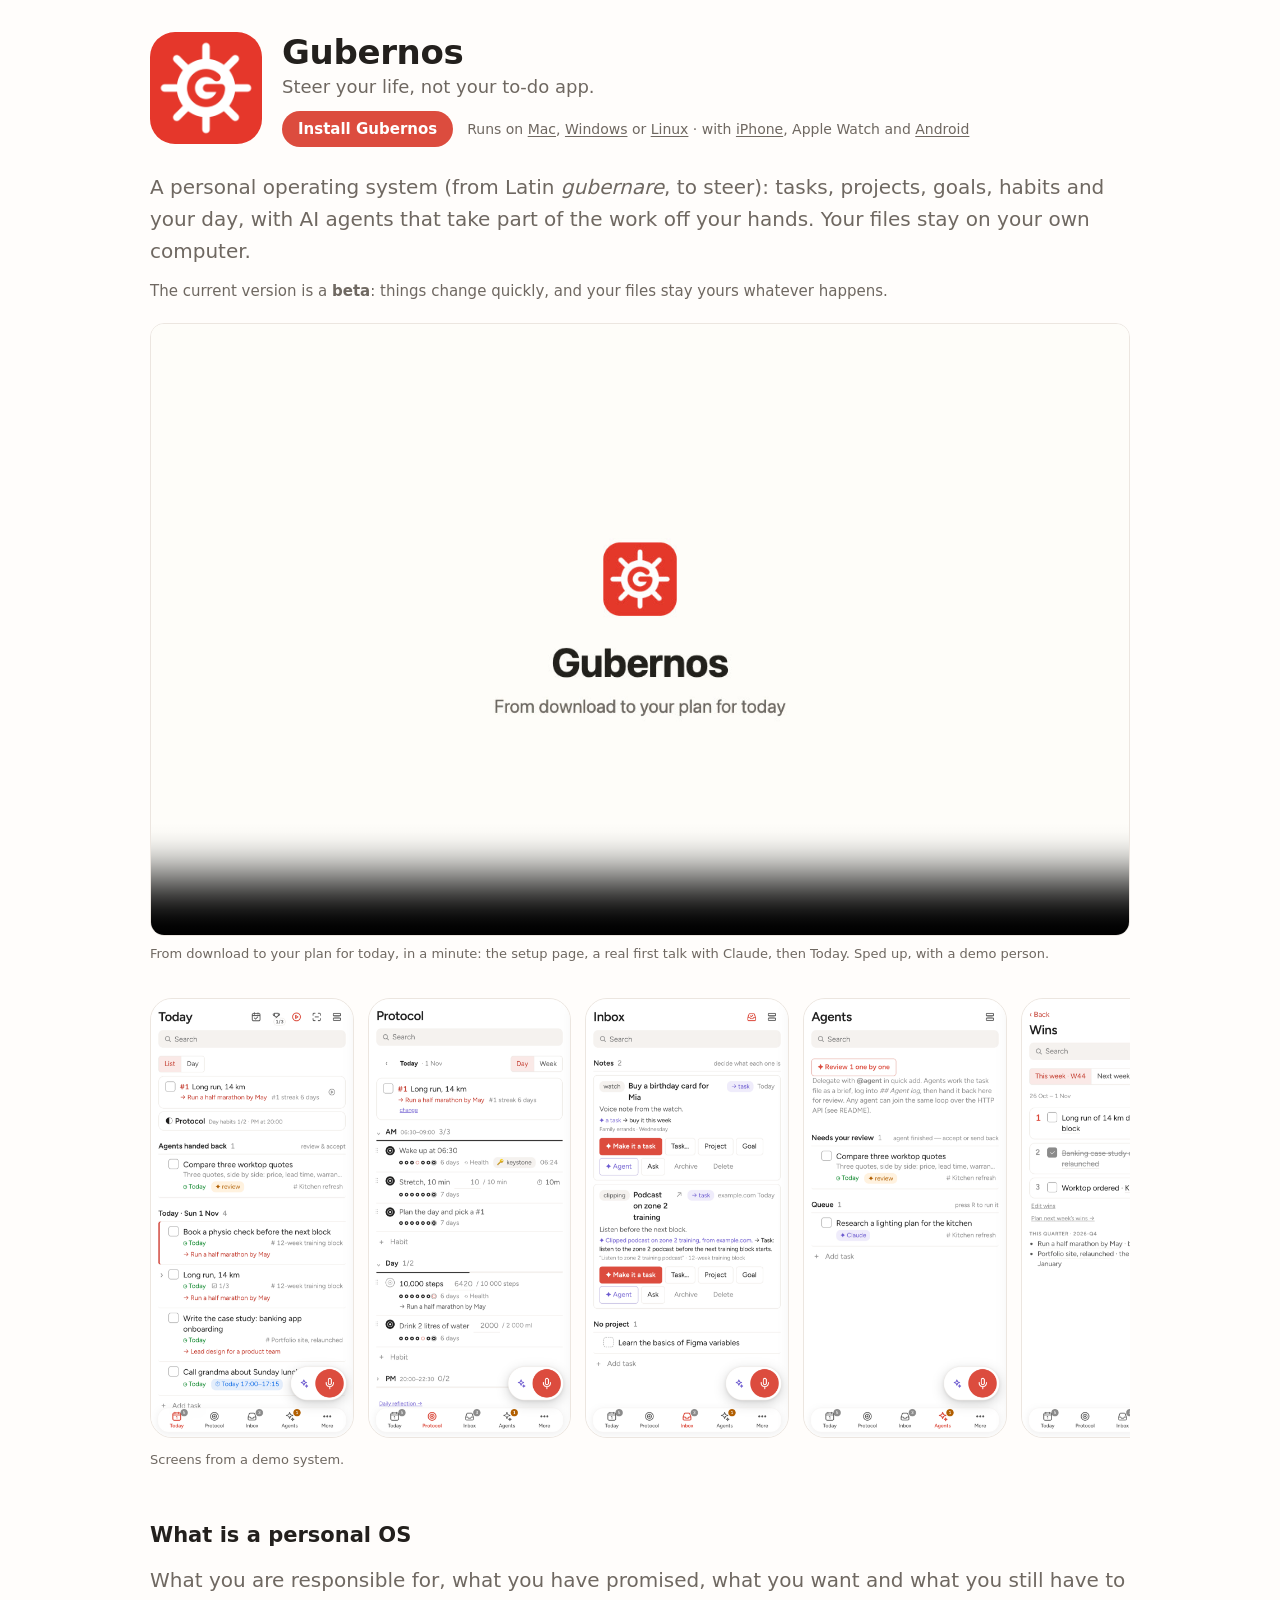
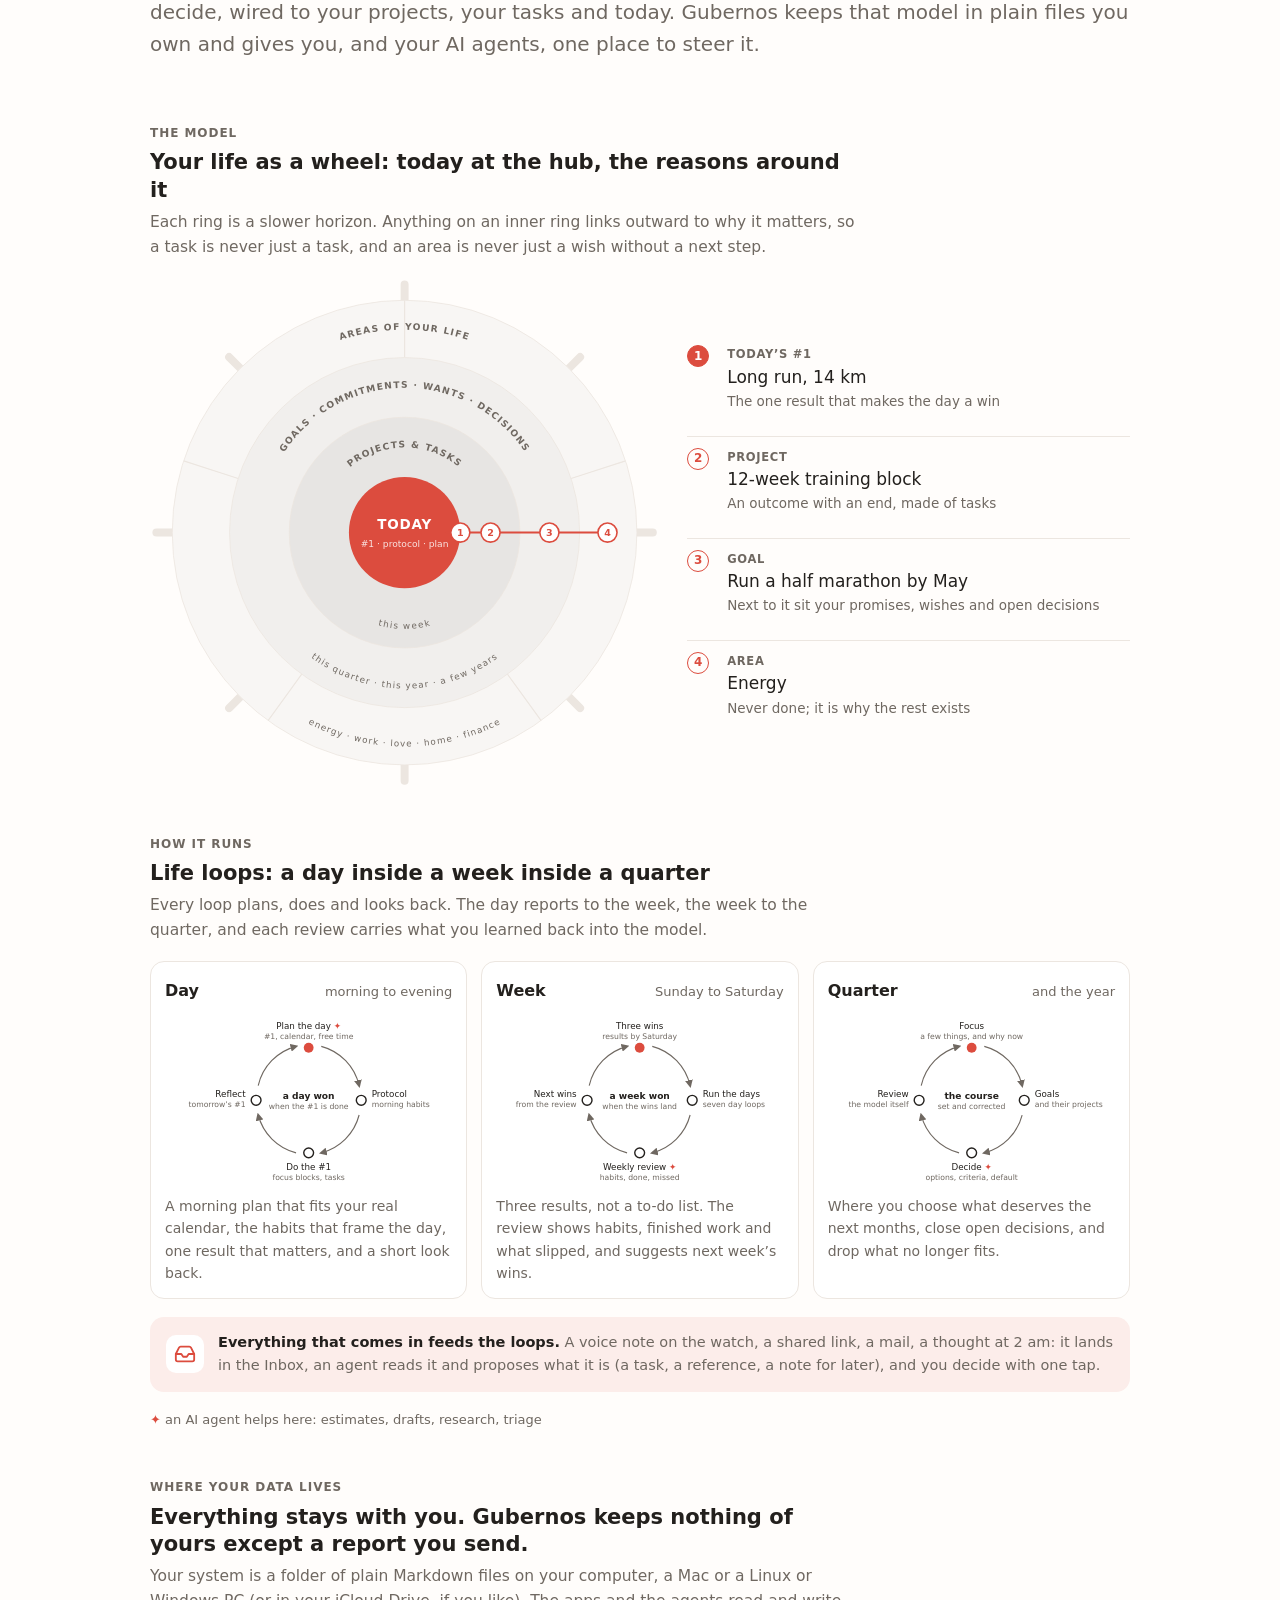
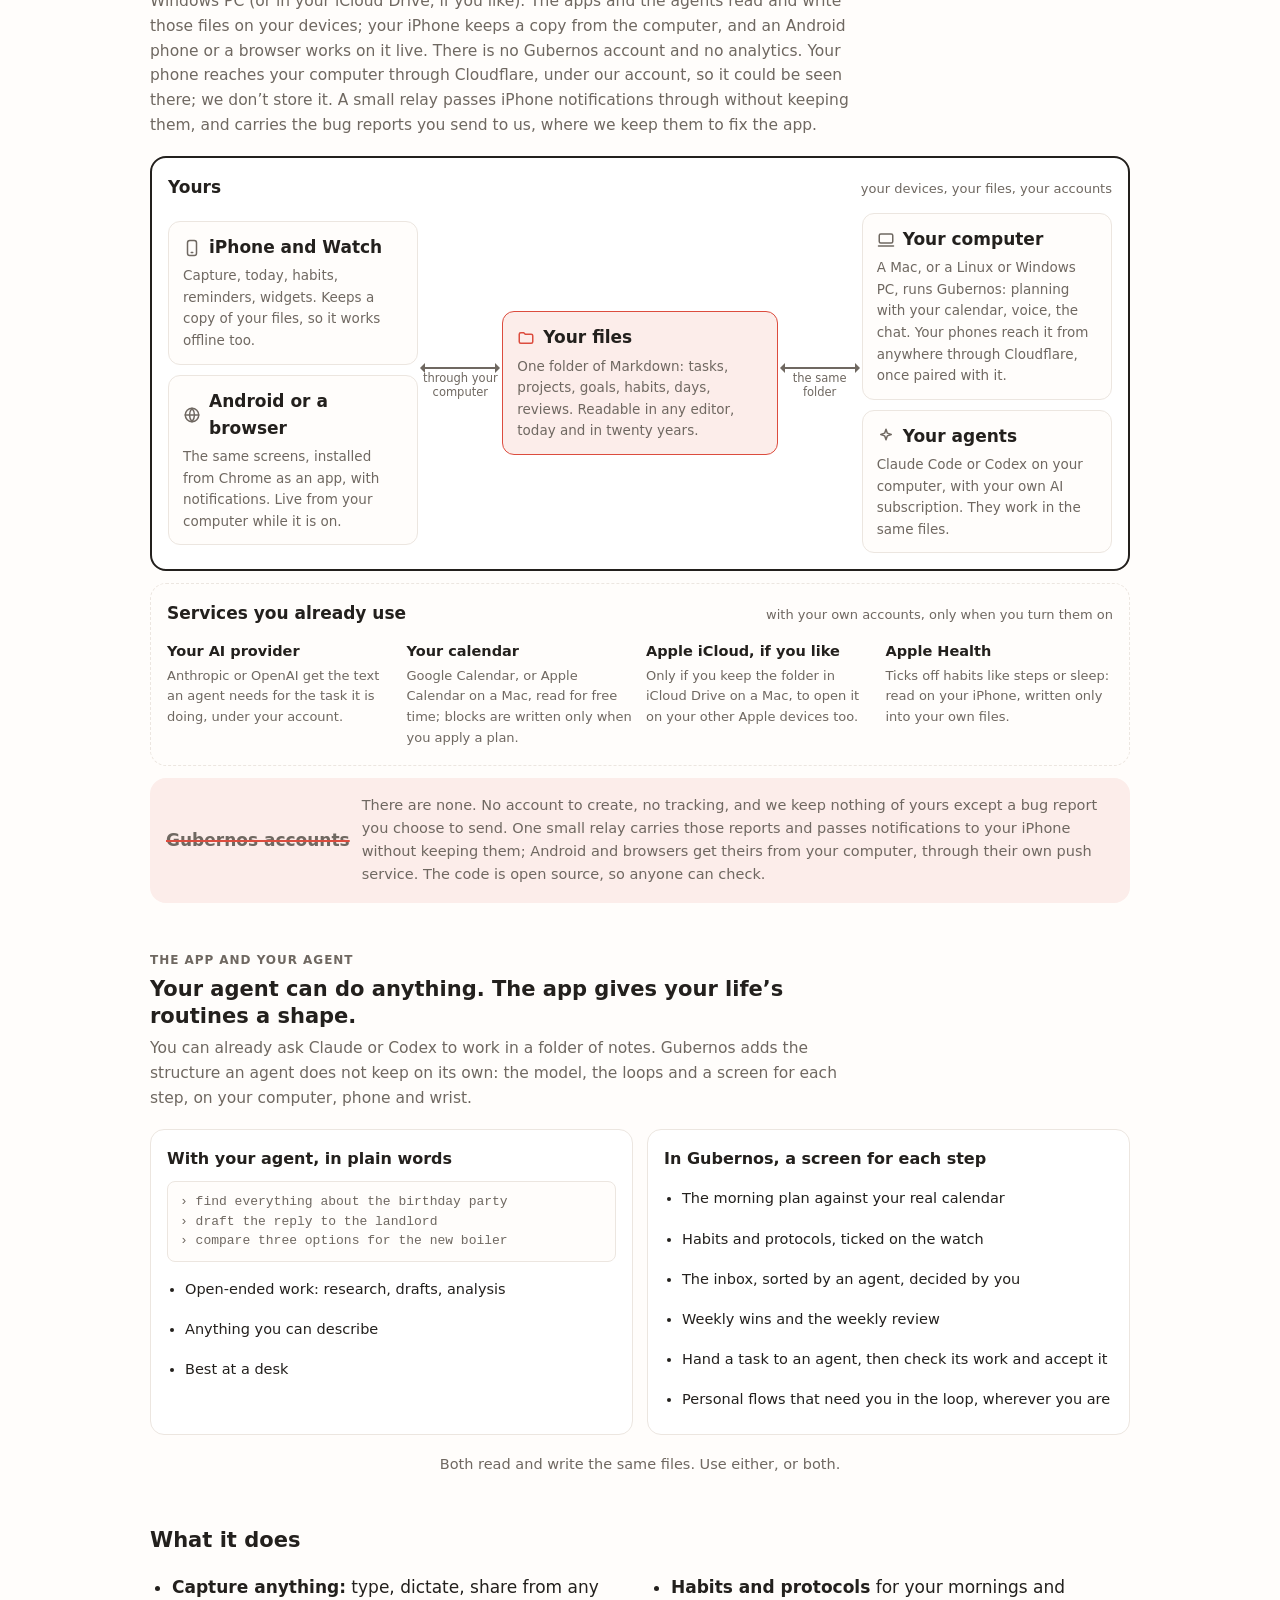
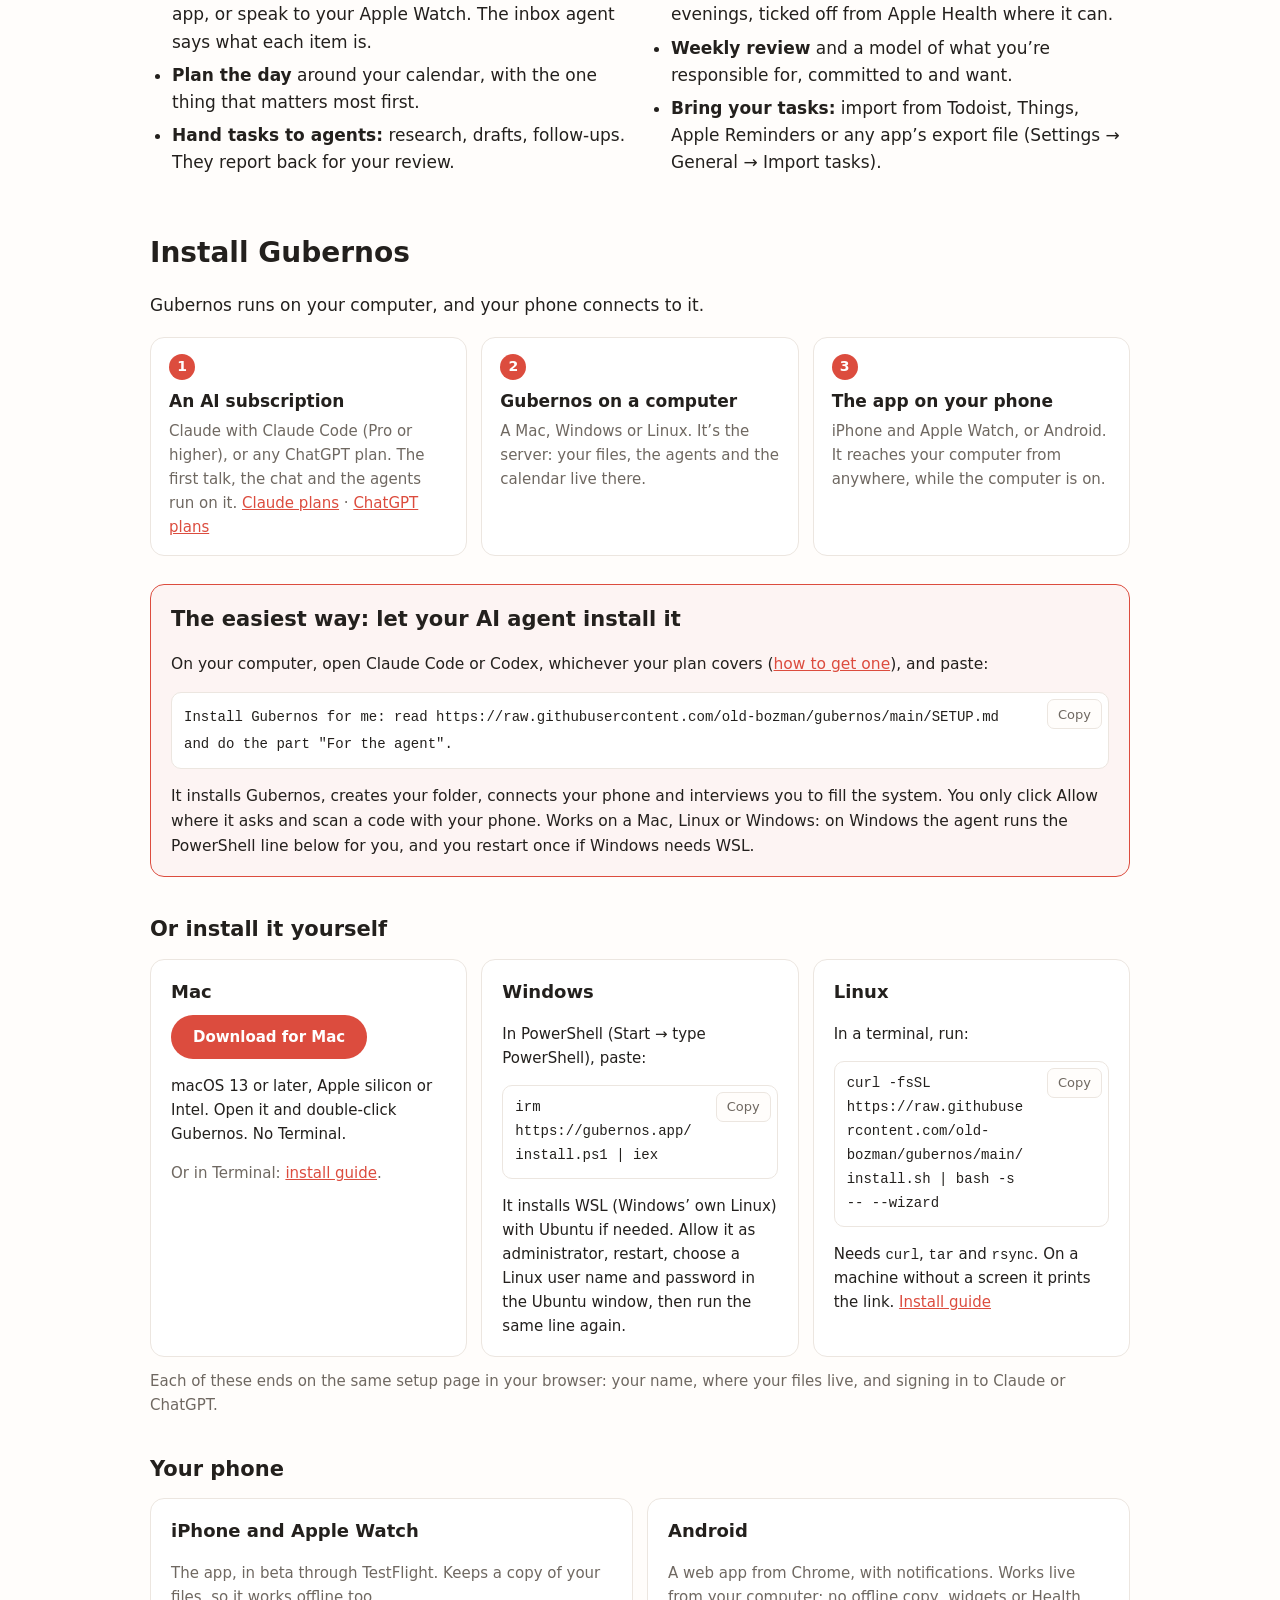
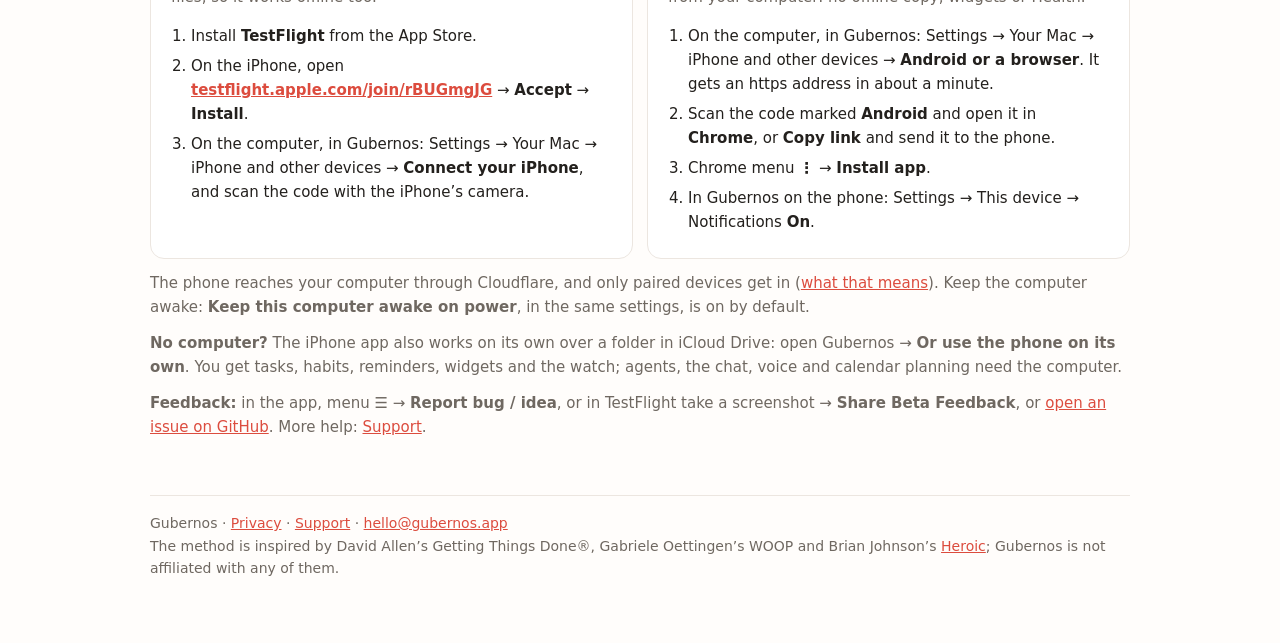
==== commit 5c7e3e3f: "Contact: hello@gubernos.app (Cloudflare Email Routing) in place of me@alexandersafonov.com Co-Author" ====
--- a/index.html
+++ b/index.html
@@ -6,6 +6,7 @@
 <title>Gubernos: a personal OS with AI agents, over plain Markdown</title>
 <meta name="description" content="A personal operating system: tasks, projects, goals, habits and your day, with AI agents on your own Claude or ChatGPT plan. Plain Markdown files on your own computer. Open source.">
 <link rel="canonical" href="https://gubernos.app/">
+<meta name="google-site-verification" content="Z9NLgWr-6Ei6jito5v3WeOV6pdFY70tGcfROcwhCueo">
 <meta property="og:type" content="website">
 <meta property="og:site_name" content="Gubernos">
 <meta property="og:url" content="https://gubernos.app/">
@@ -209,7 +210,7 @@
 <p class="muted"><strong>Feedback:</strong> in the app, menu ☰ → <strong>Report bug / idea</strong>, or in TestFlight take a screenshot → <strong>Share Beta Feedback</strong>, or <a href="https://github.com/old-bozman/gubernos/issues">open an issue on GitHub</a>. More help: <a href="support.html">Support</a>.</p>
 </section>
 
-<footer>Gubernos · <a href="privacy.html">Privacy</a> · <a href="support.html">Support</a> · <a href="mailto:me@alexandersafonov.com">me@alexandersafonov.com</a><br>The method is inspired by David Allen’s Getting Things Done®, Gabriele Oettingen’s WOOP and Brian Johnson’s <a href="https://www.heroic.us">Heroic</a>; Gubernos is not affiliated with any of them.</footer>
+<footer>Gubernos · <a href="privacy.html">Privacy</a> · <a href="support.html">Support</a> · <a href="mailto:hello@gubernos.app">hello@gubernos.app</a><br>The method is inspired by David Allen’s Getting Things Done®, Gabriele Oettingen’s WOOP and Brian Johnson’s <a href="https://www.heroic.us">Heroic</a>; Gubernos is not affiliated with any of them.</footer>
 </main>
 </body>
 </html>
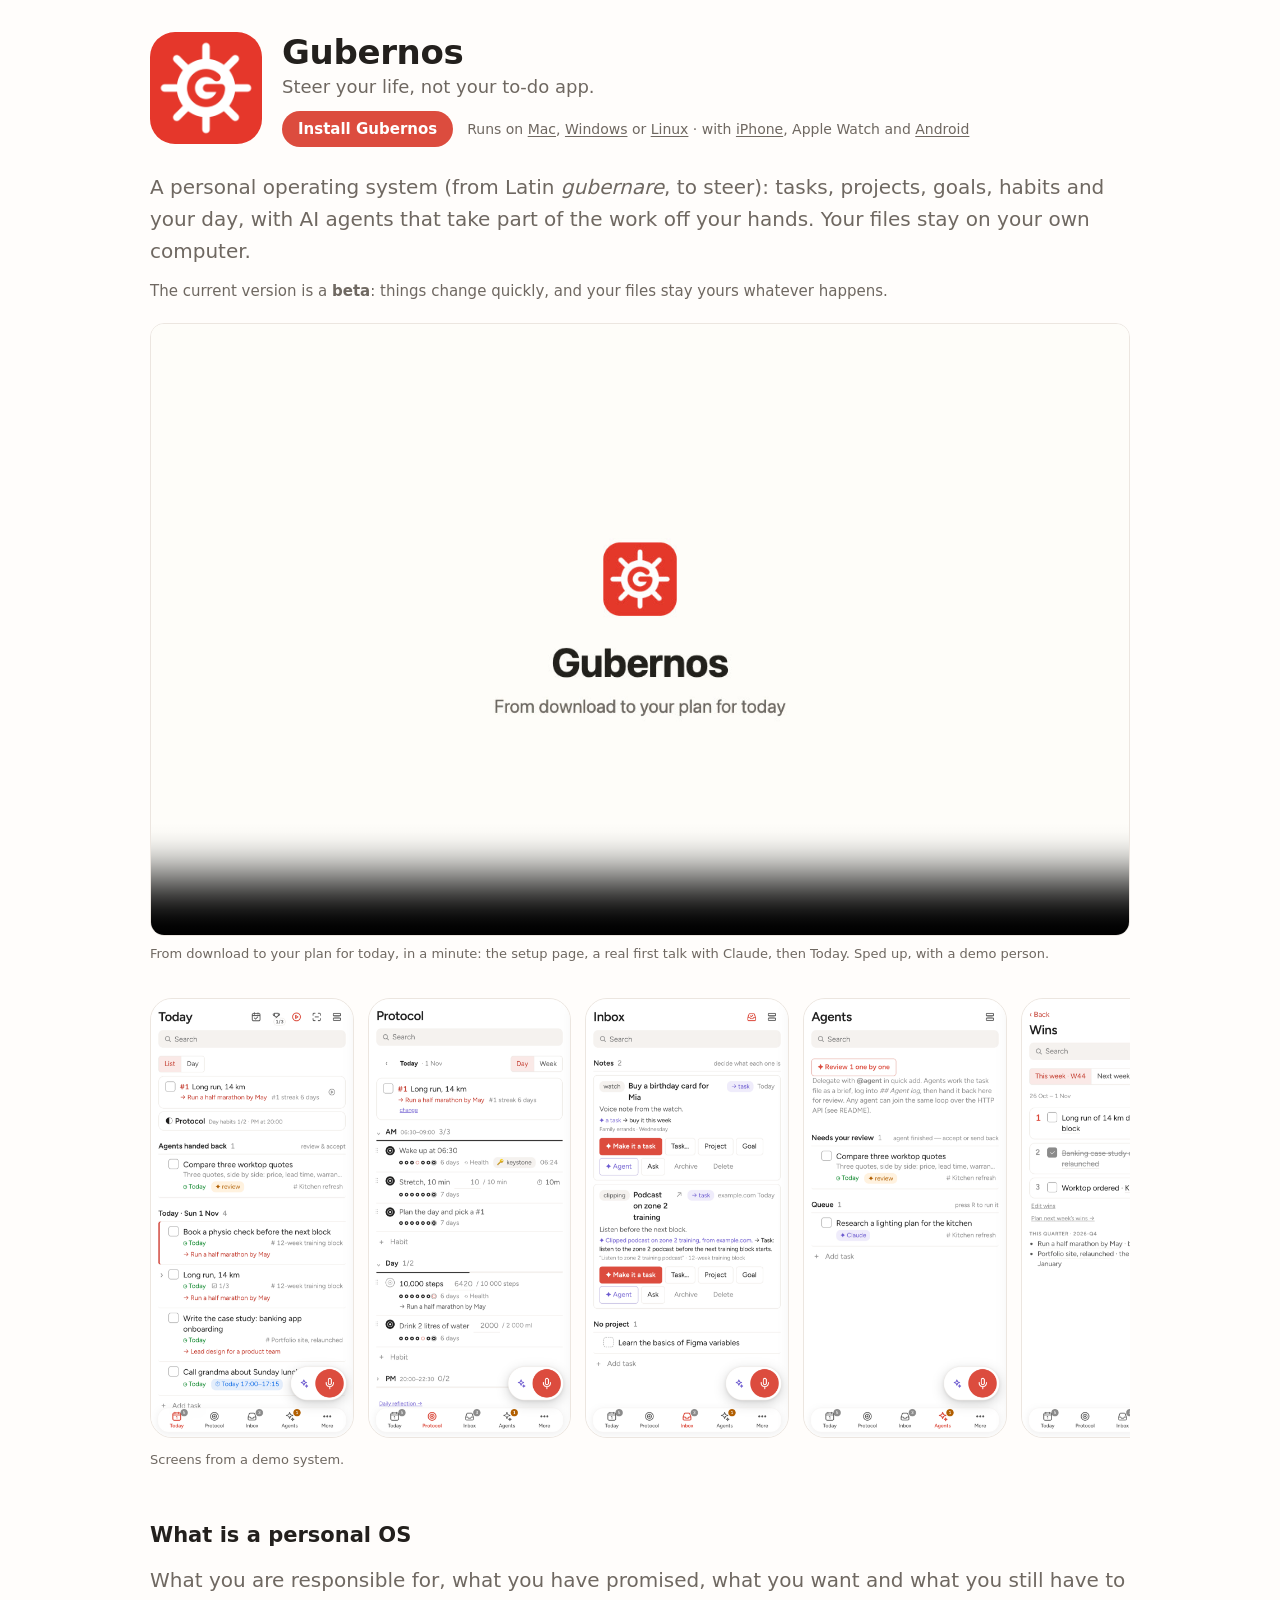
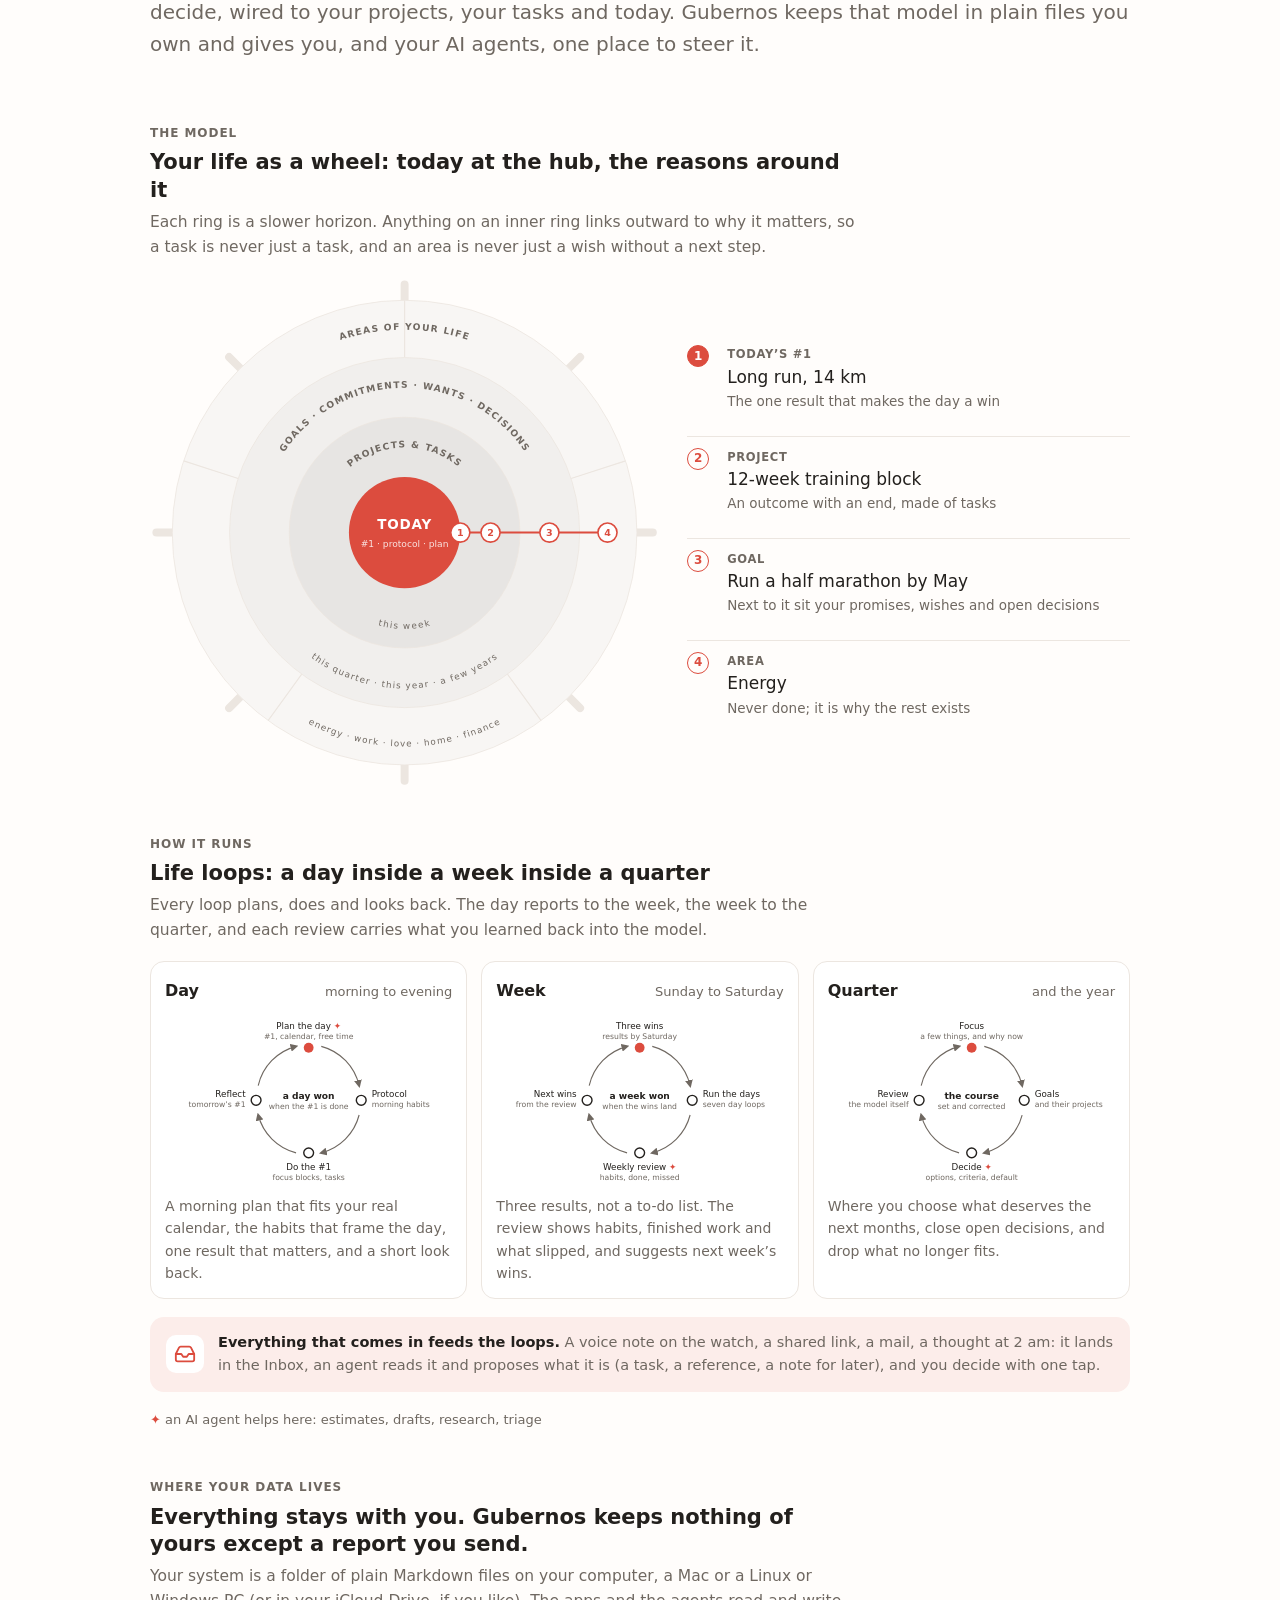
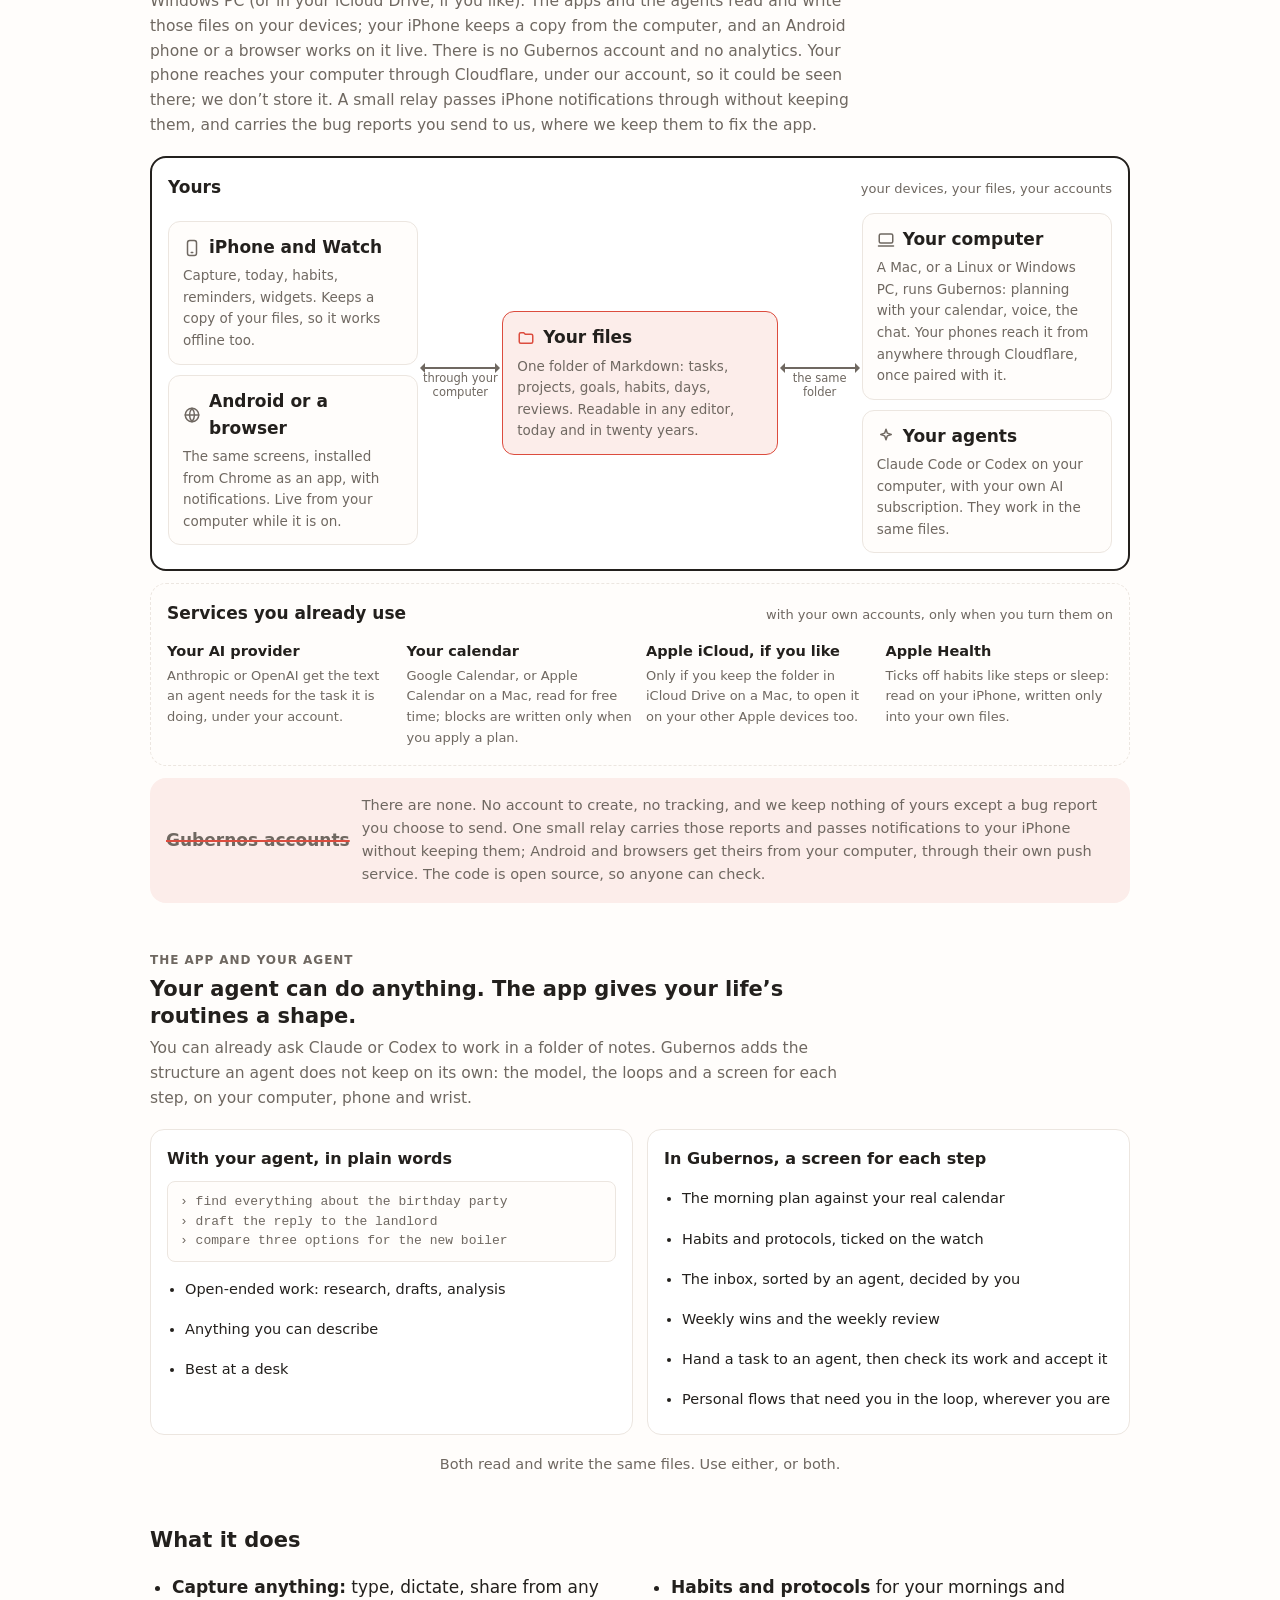
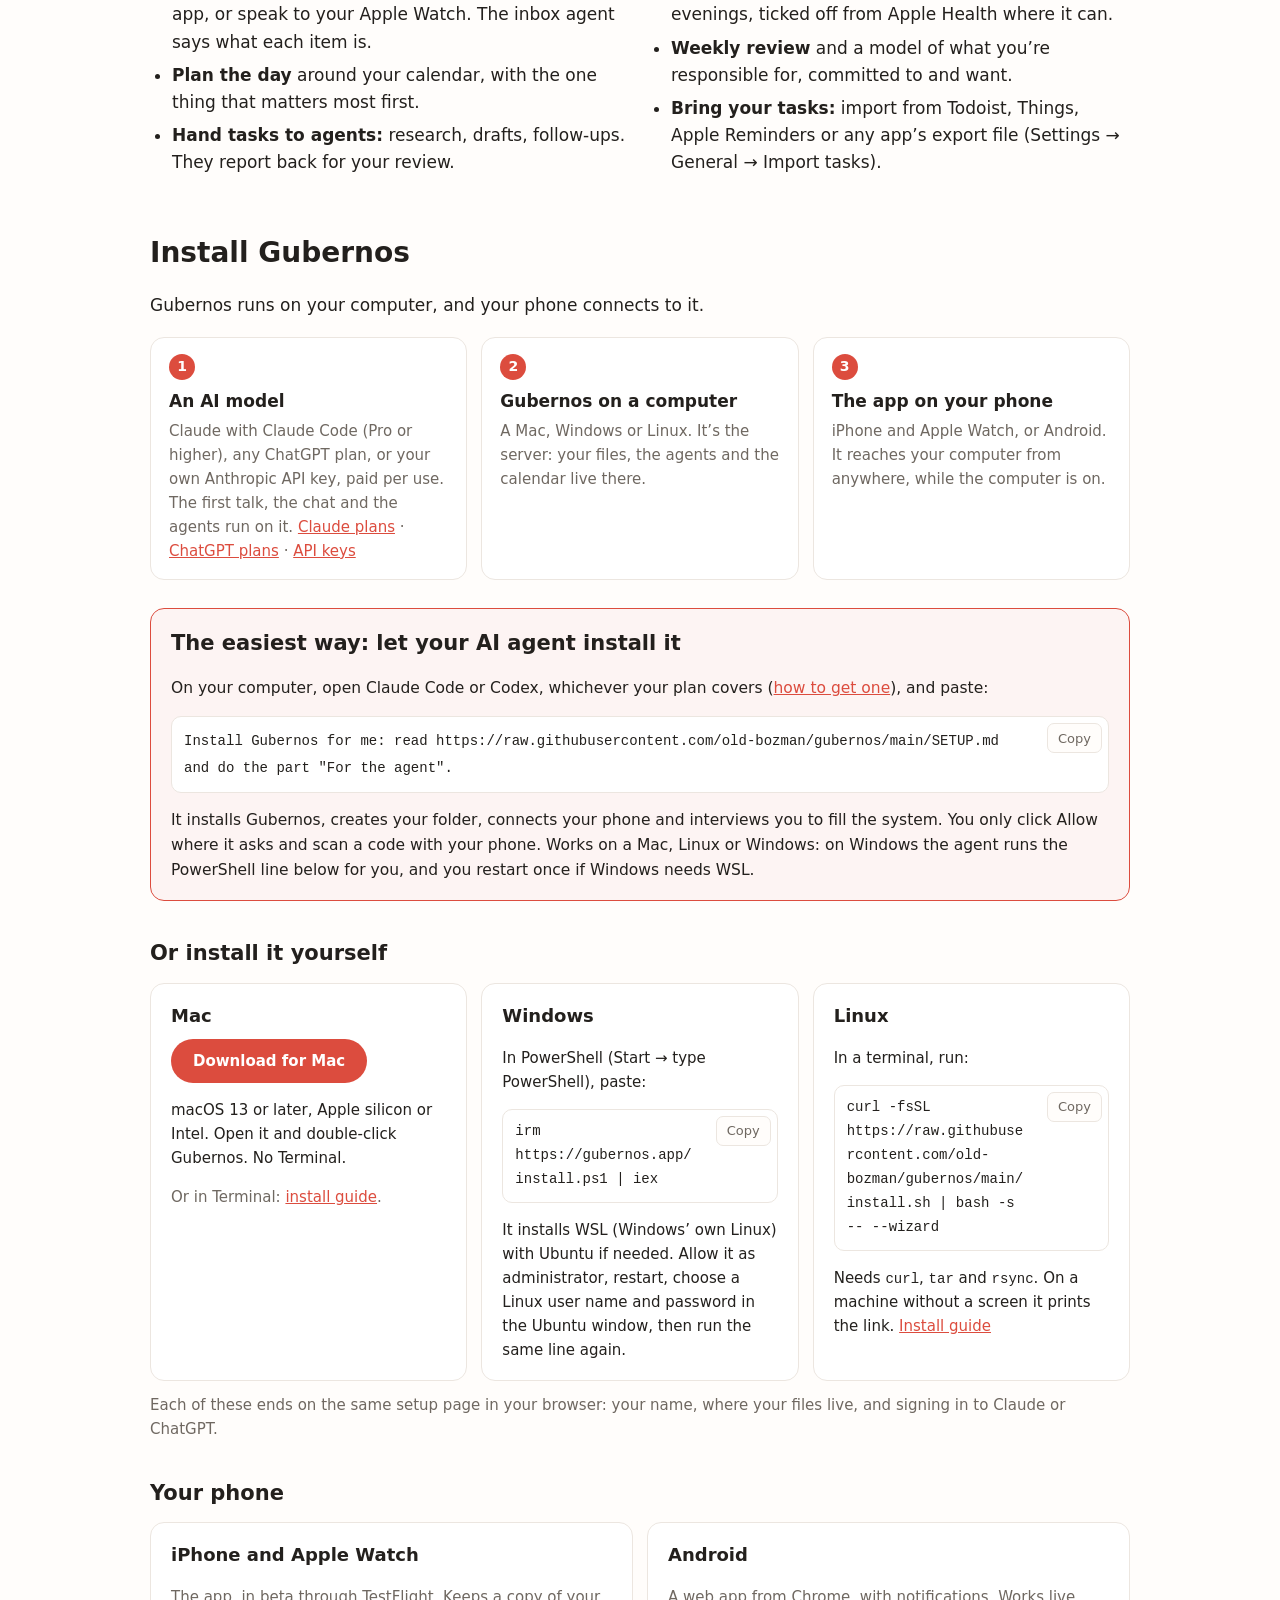
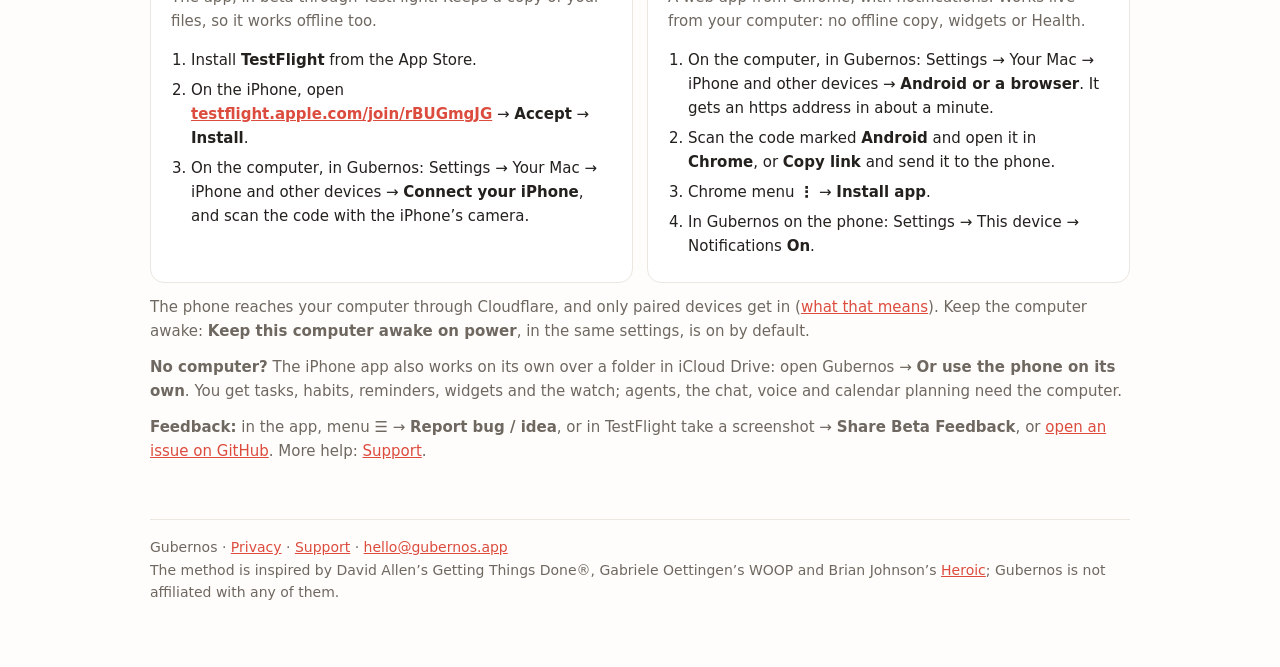
==== commit 77e3f28d: "Install and privacy: your own Anthropic API key as a third way to run Gubernos (Keychain, never sent" ====
--- a/index.html
+++ b/index.html
@@ -148,7 +148,7 @@
 <h2 id="install">Install Gubernos</h2>
 <p>Gubernos runs on your computer, and your phone connects to it.</p>
 <ol class="steps">
-<li><b>An AI subscription</b><span>Claude with Claude Code (Pro or higher), or any ChatGPT plan. The first talk, the chat and the agents run on it. <a href="https://claude.com/pricing">Claude plans</a> · <a href="https://chatgpt.com/pricing">ChatGPT plans</a></span></li>
+<li><b>An AI model</b><span>Claude with Claude Code (Pro or higher), any ChatGPT plan, or your own Anthropic API key, paid per use. The first talk, the chat and the agents run on it. <a href="https://claude.com/pricing">Claude plans</a> · <a href="https://chatgpt.com/pricing">ChatGPT plans</a> · <a href="https://console.anthropic.com/settings/keys">API keys</a></span></li>
 <li><b>Gubernos on a computer</b><span>A Mac, Windows or Linux. It’s the server: your files, the agents and the calendar live there.</span></li>
 <li><b>The app on your phone</b><span>iPhone and Apple Watch, or Android. It reaches your computer from anywhere, while the computer is on.</span></li>
 </ol>
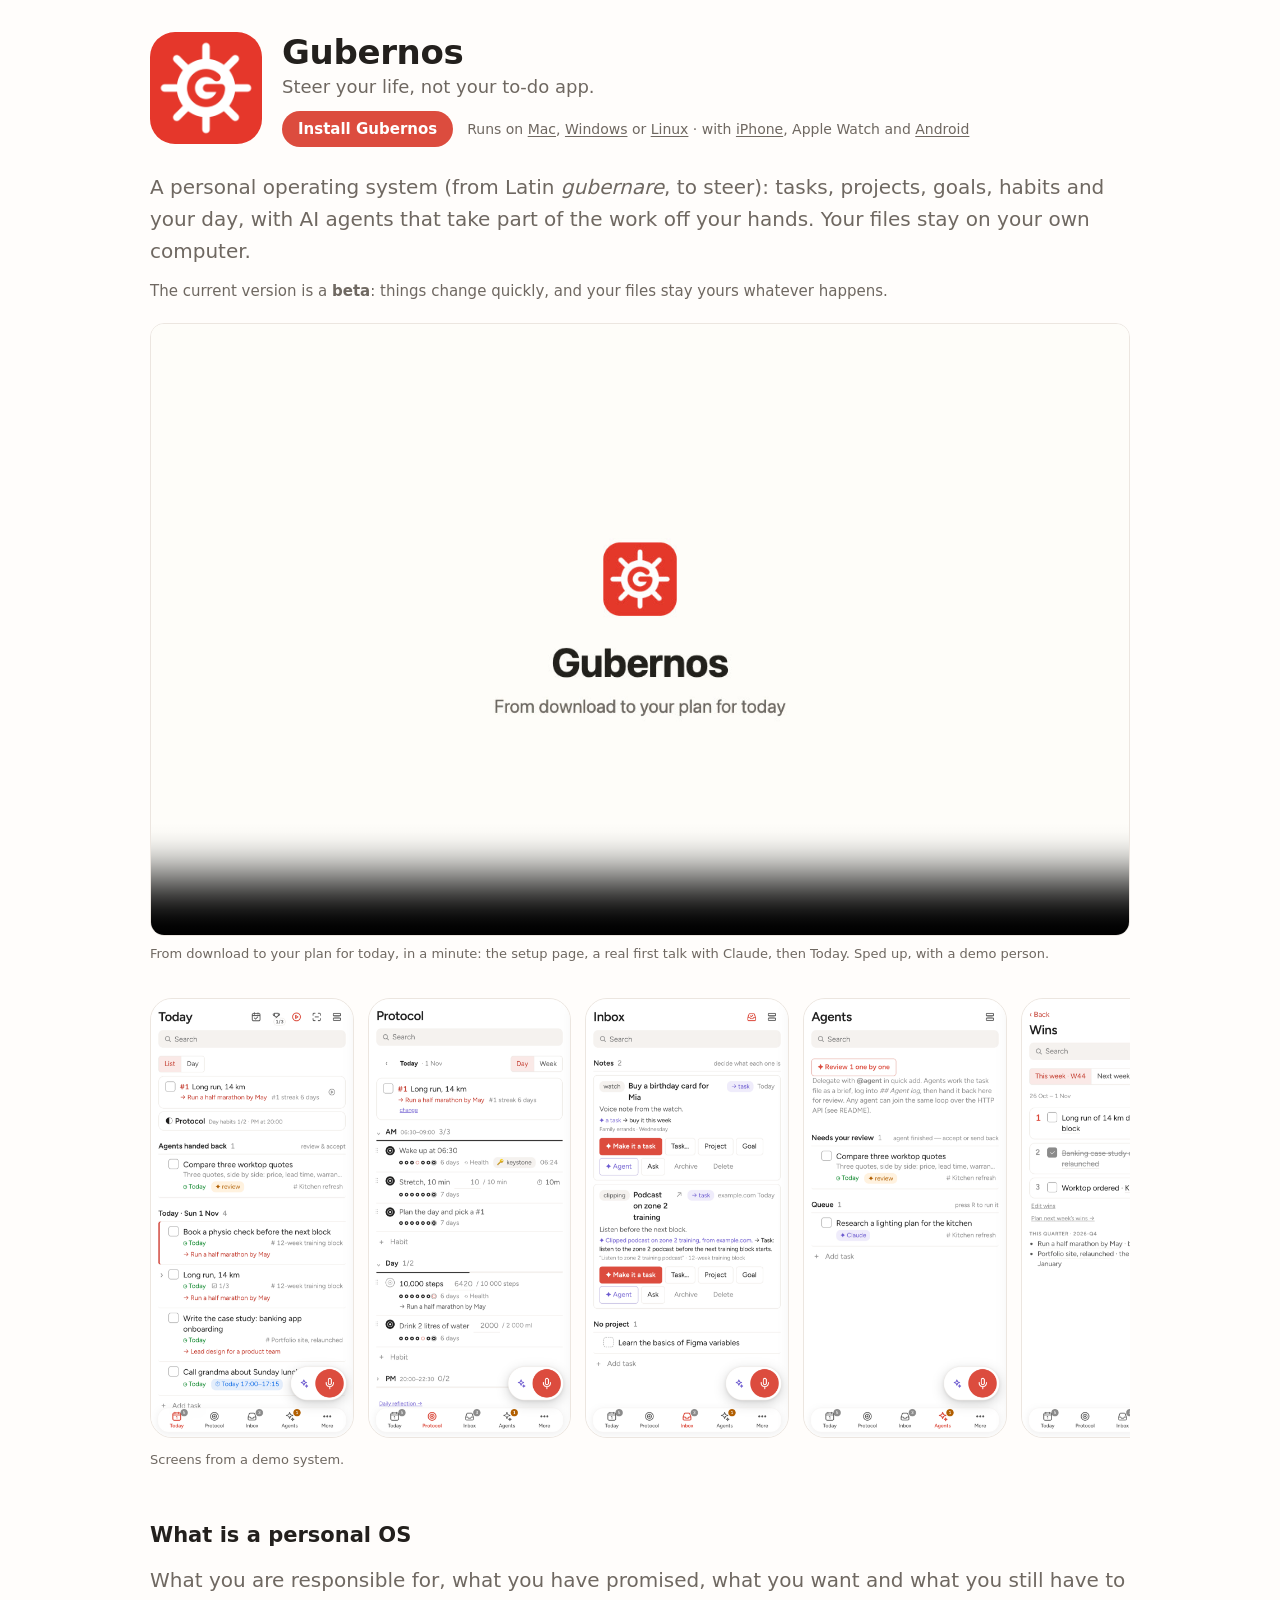
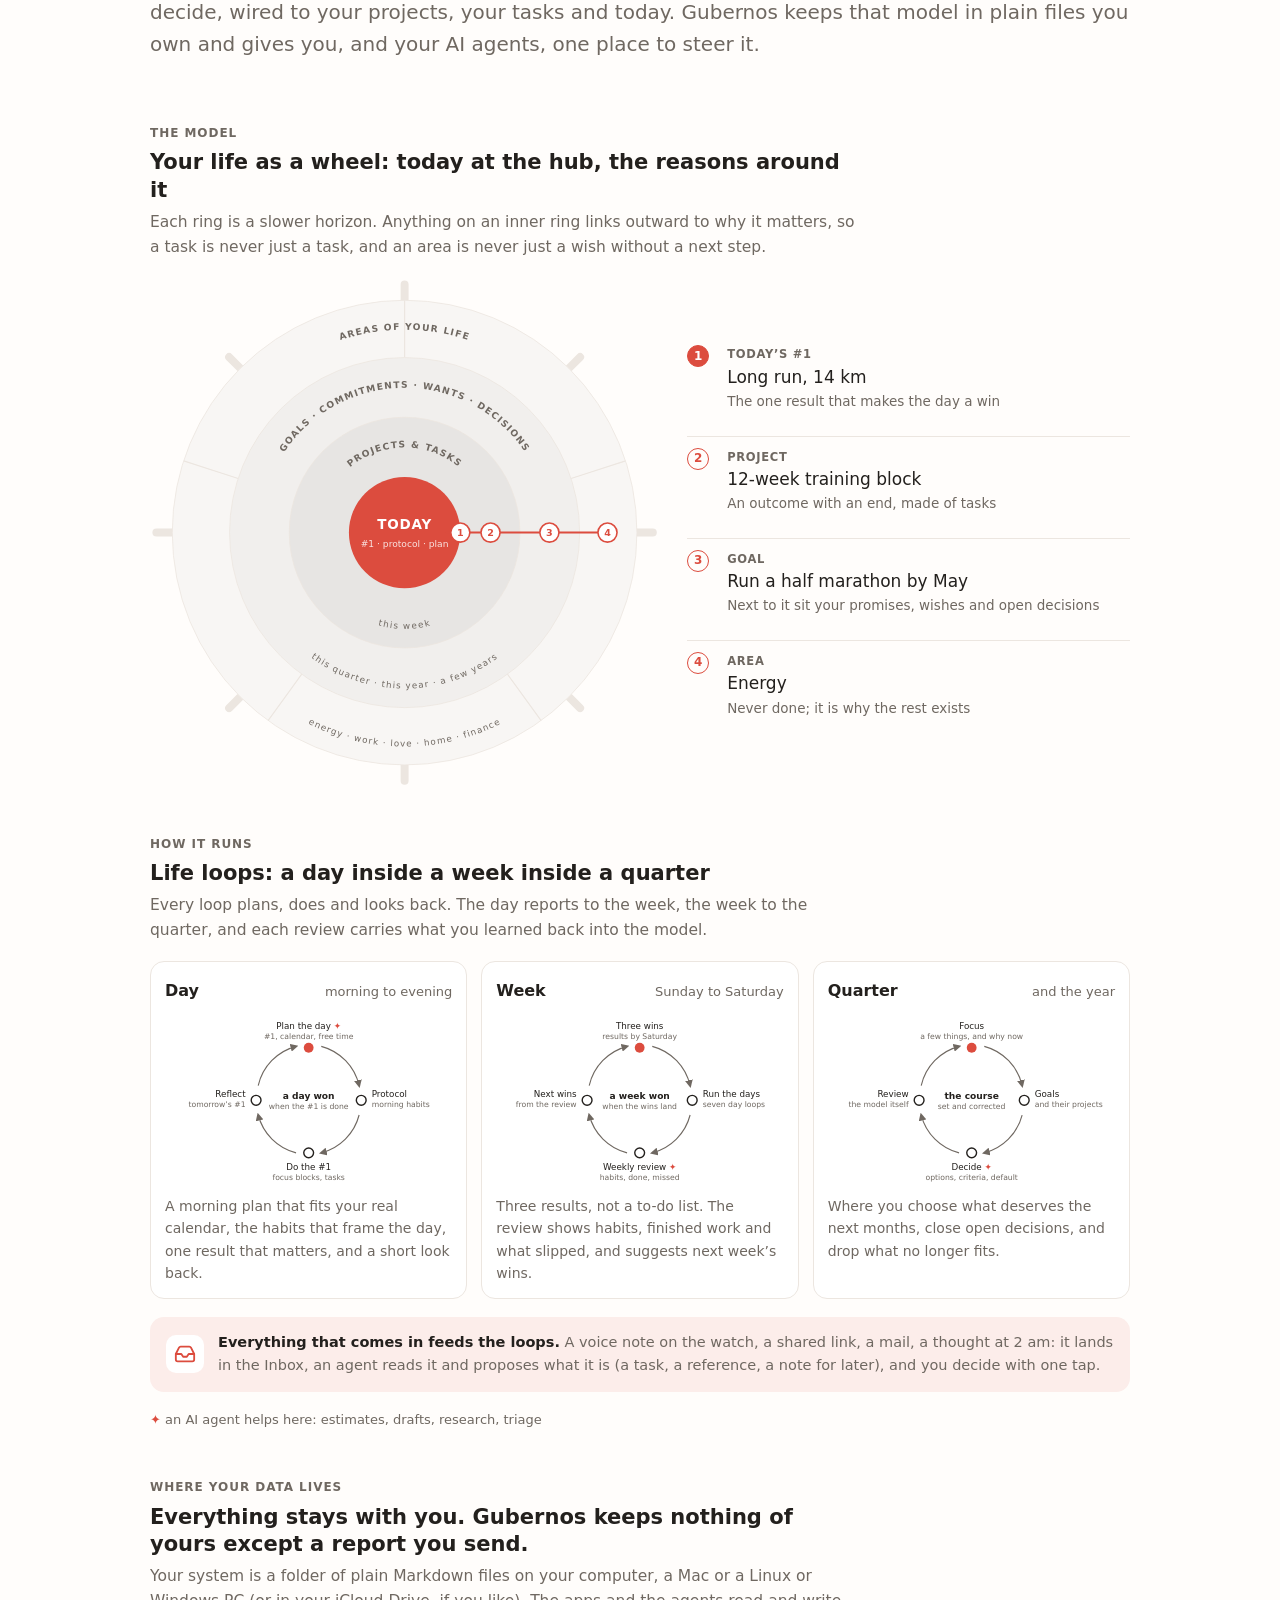
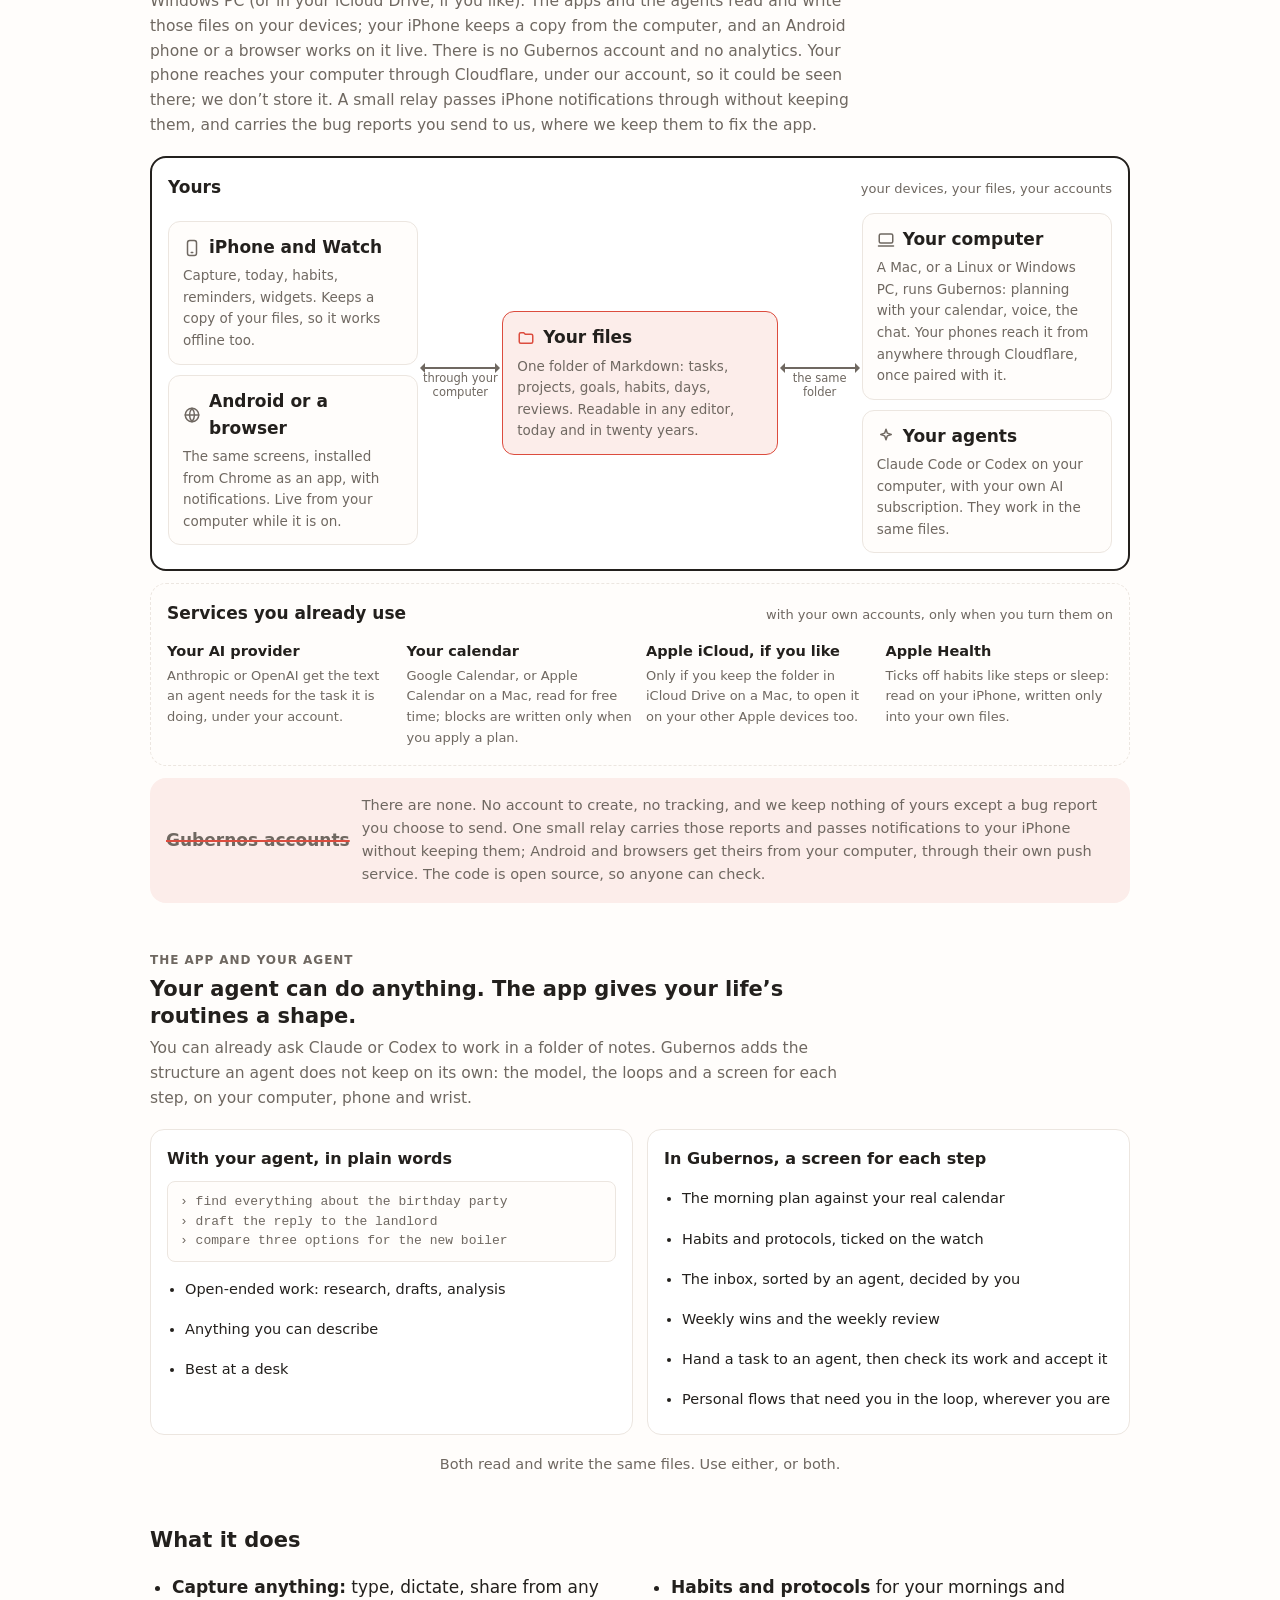
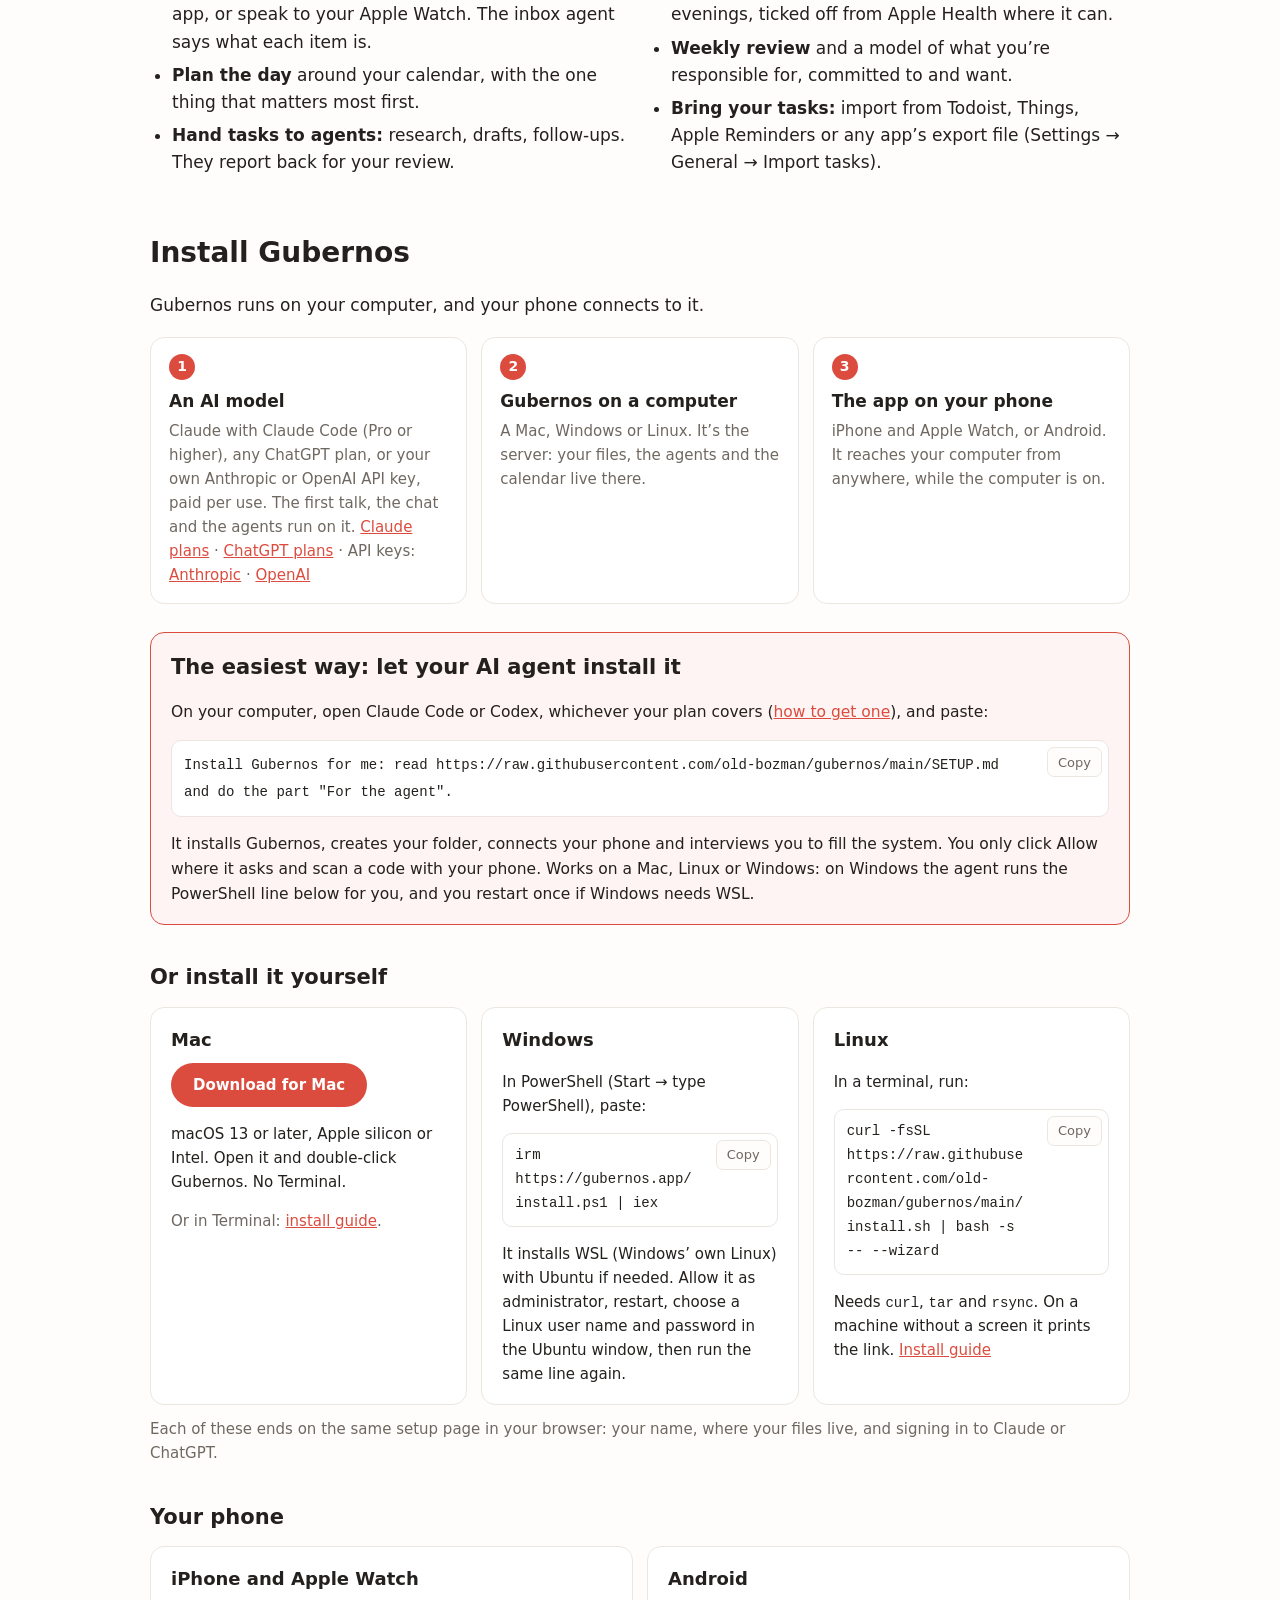
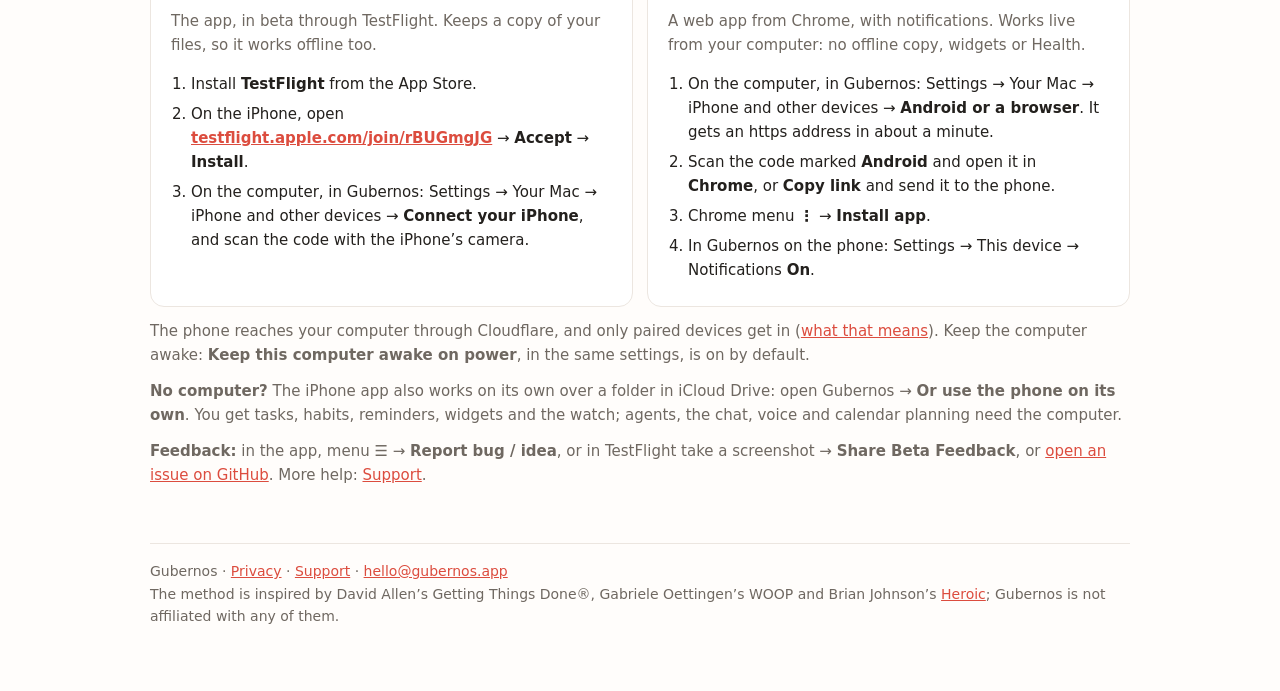
==== commit e0ccfbd3: "Install and privacy: an OpenAI API key works too" ====
--- a/index.html
+++ b/index.html
@@ -148,7 +148,7 @@
 <h2 id="install">Install Gubernos</h2>
 <p>Gubernos runs on your computer, and your phone connects to it.</p>
 <ol class="steps">
-<li><b>An AI model</b><span>Claude with Claude Code (Pro or higher), any ChatGPT plan, or your own Anthropic API key, paid per use. The first talk, the chat and the agents run on it. <a href="https://claude.com/pricing">Claude plans</a> · <a href="https://chatgpt.com/pricing">ChatGPT plans</a> · <a href="https://console.anthropic.com/settings/keys">API keys</a></span></li>
+<li><b>An AI model</b><span>Claude with Claude Code (Pro or higher), any ChatGPT plan, or your own Anthropic or OpenAI API key, paid per use. The first talk, the chat and the agents run on it. <a href="https://claude.com/pricing">Claude plans</a> · <a href="https://chatgpt.com/pricing">ChatGPT plans</a> · API keys: <a href="https://console.anthropic.com/settings/keys">Anthropic</a> · <a href="https://platform.openai.com/api-keys">OpenAI</a></span></li>
 <li><b>Gubernos on a computer</b><span>A Mac, Windows or Linux. It’s the server: your files, the agents and the calendar live there.</span></li>
 <li><b>The app on your phone</b><span>iPhone and Apple Watch, or Android. It reaches your computer from anywhere, while the computer is on.</span></li>
 </ol>
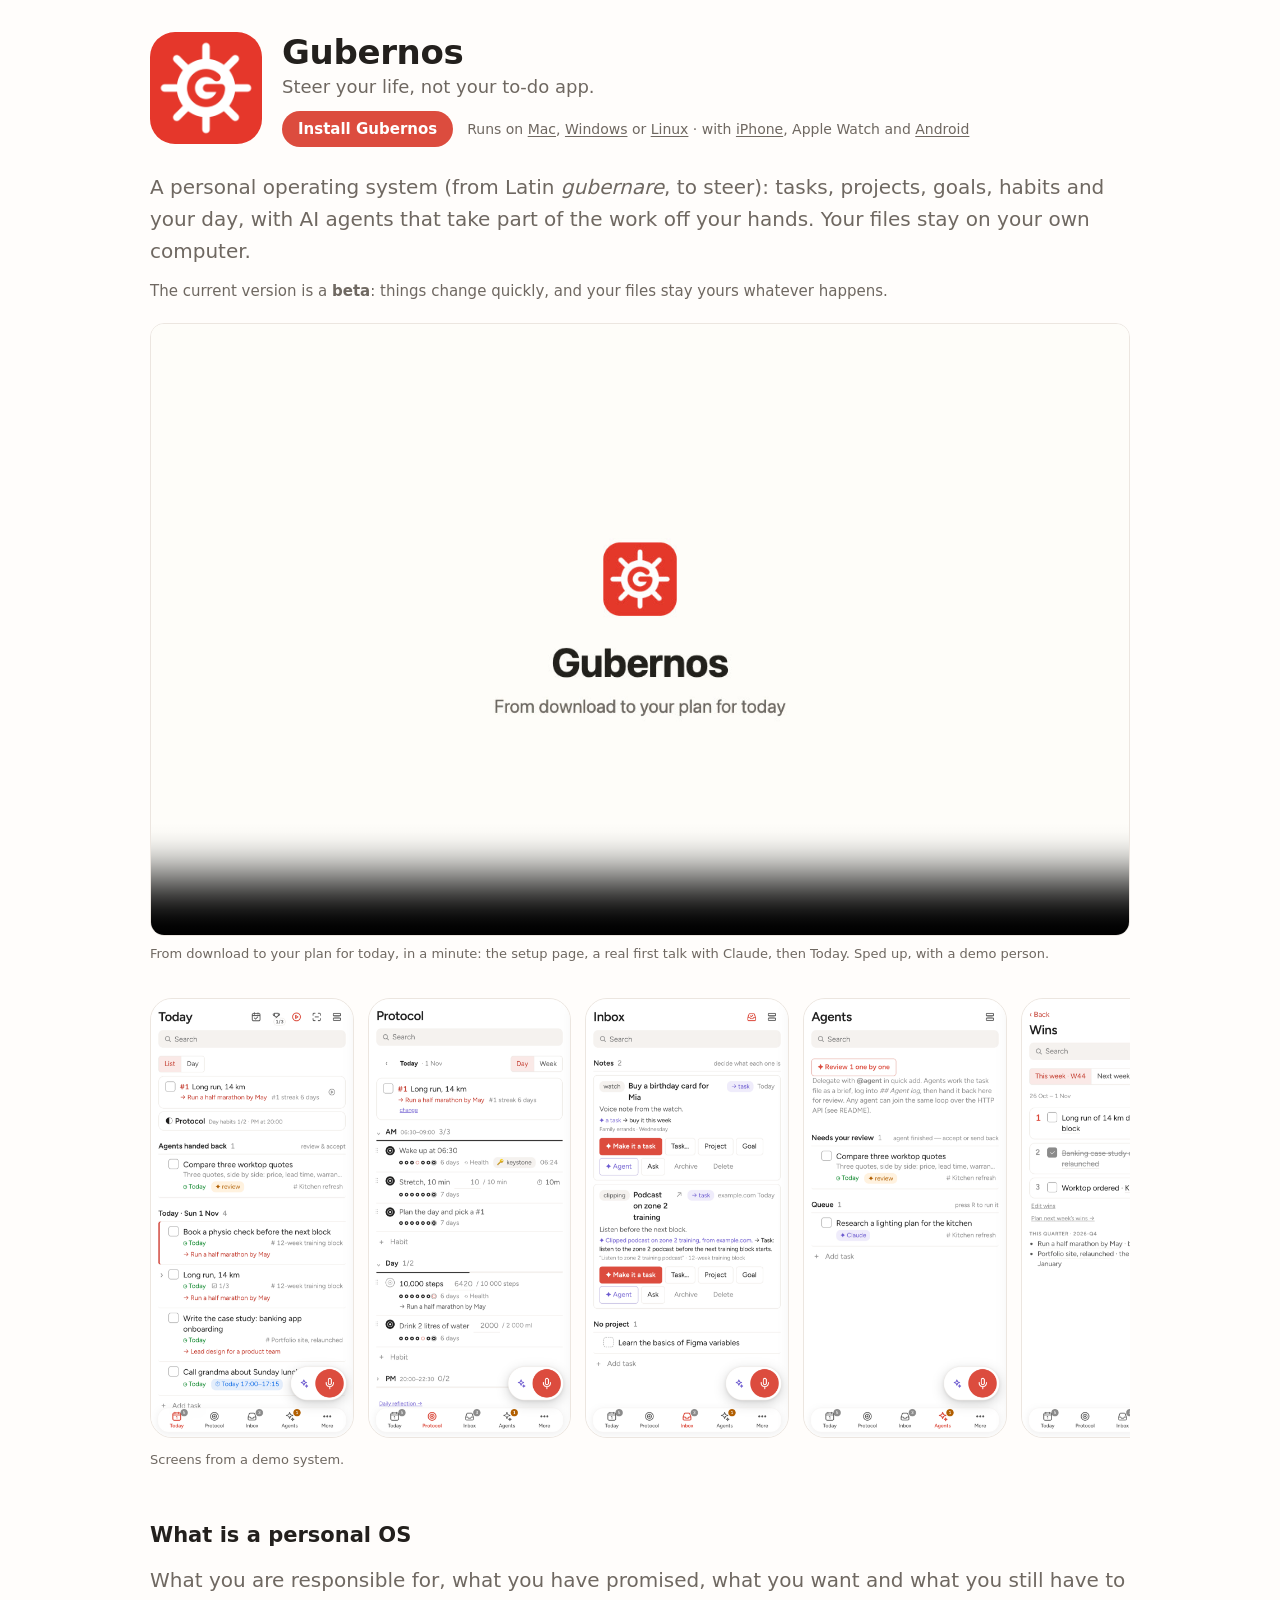
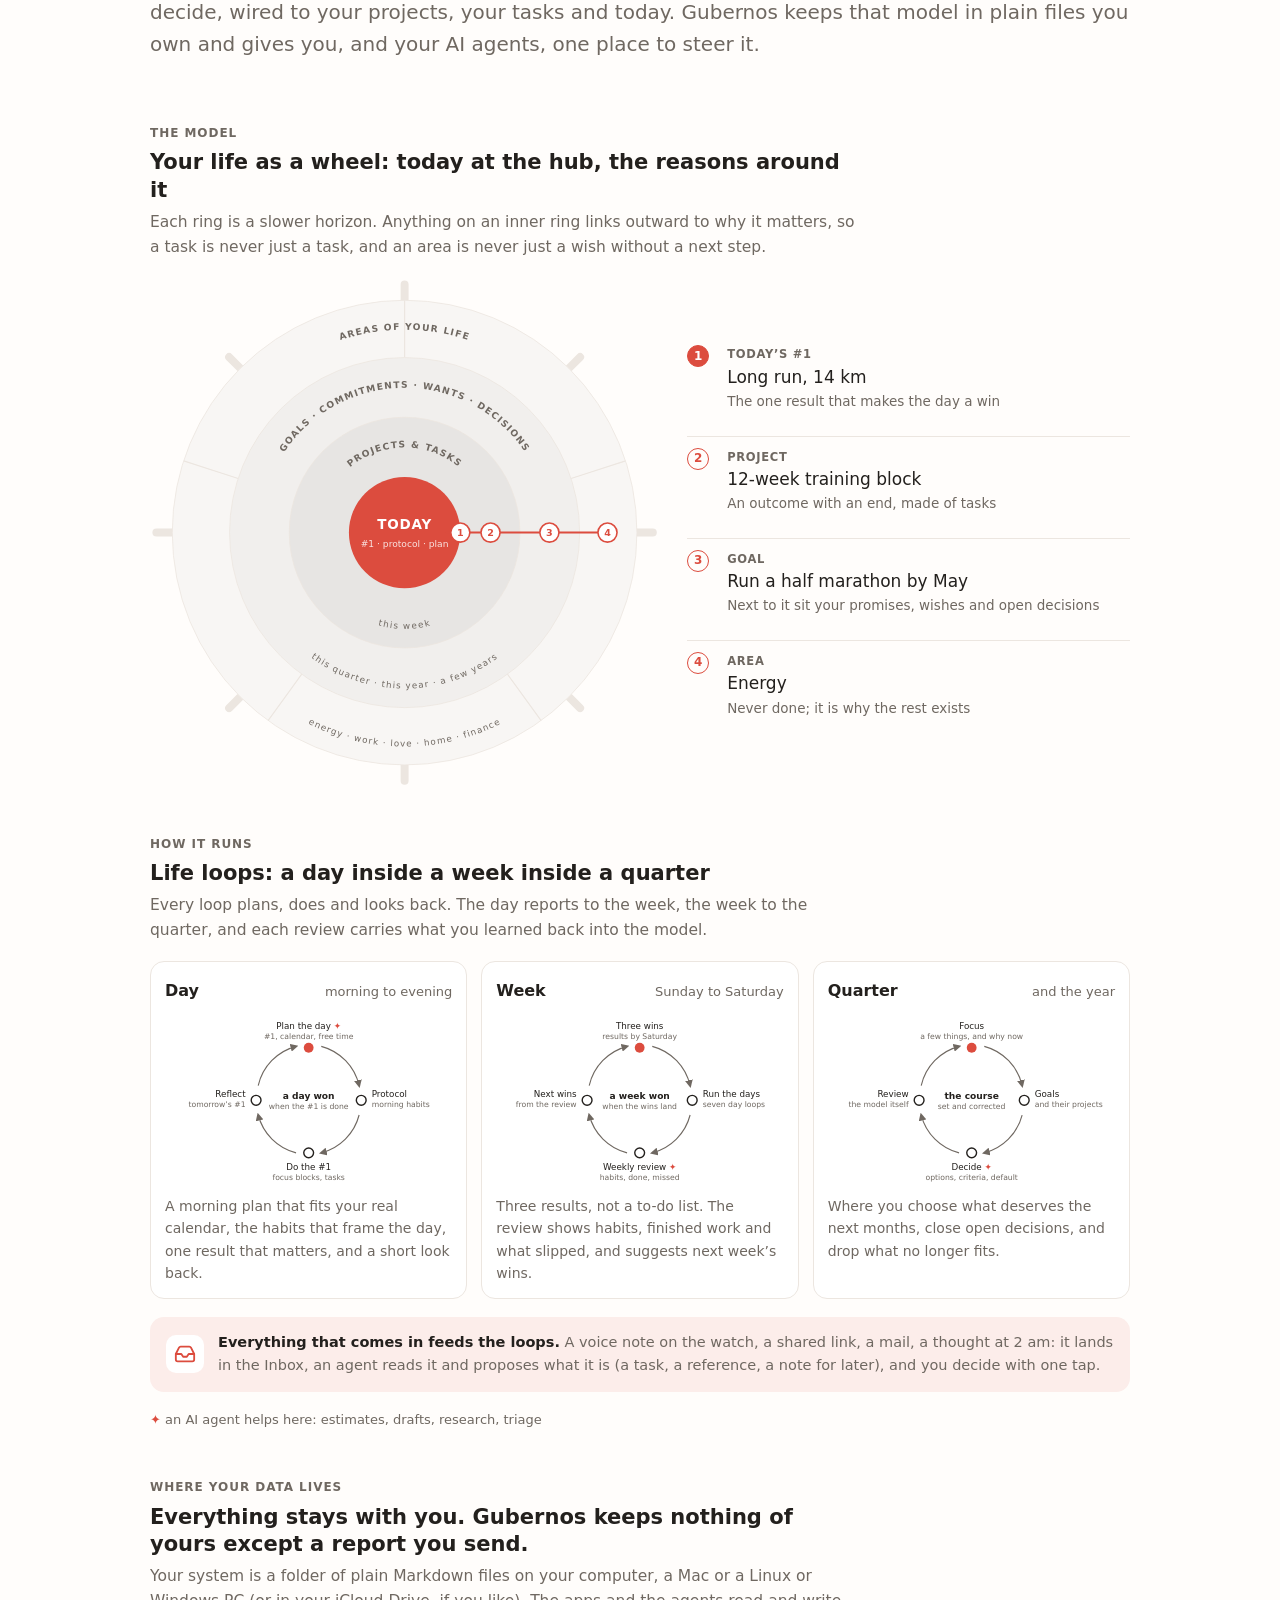
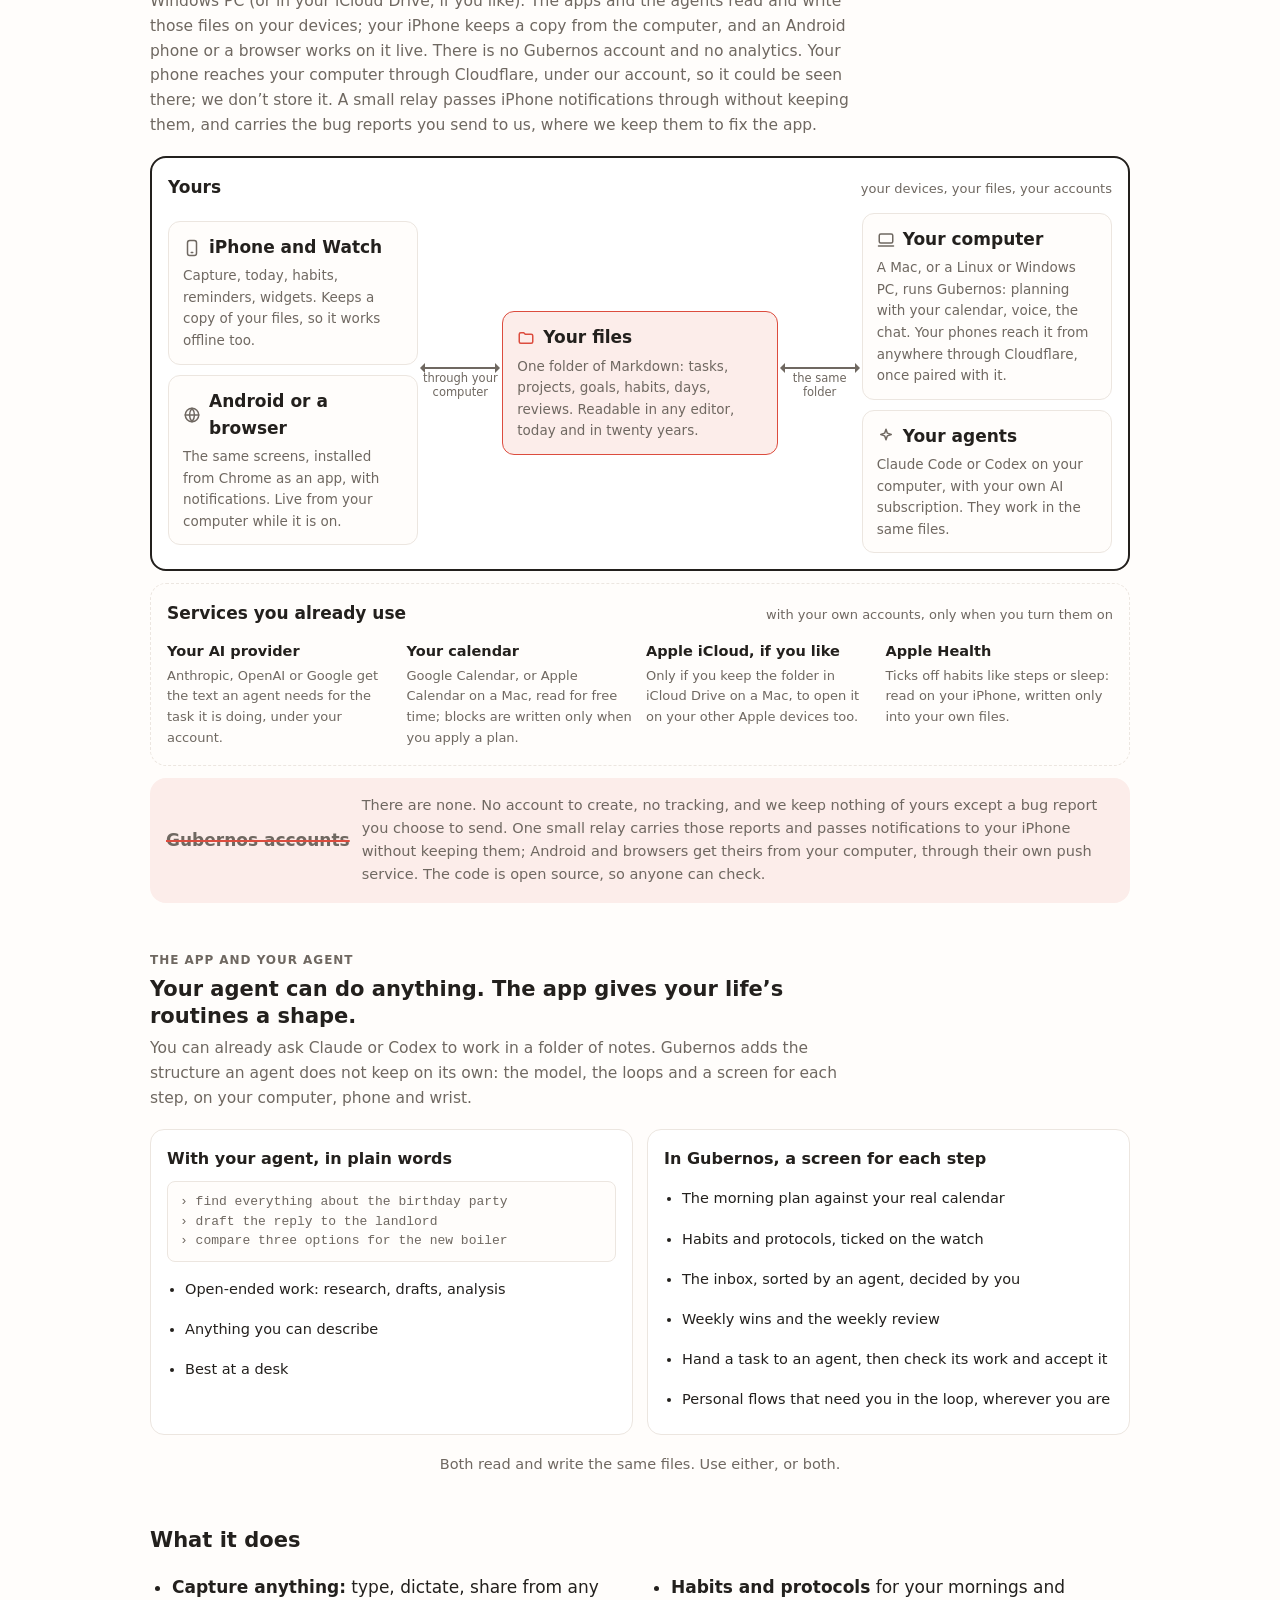
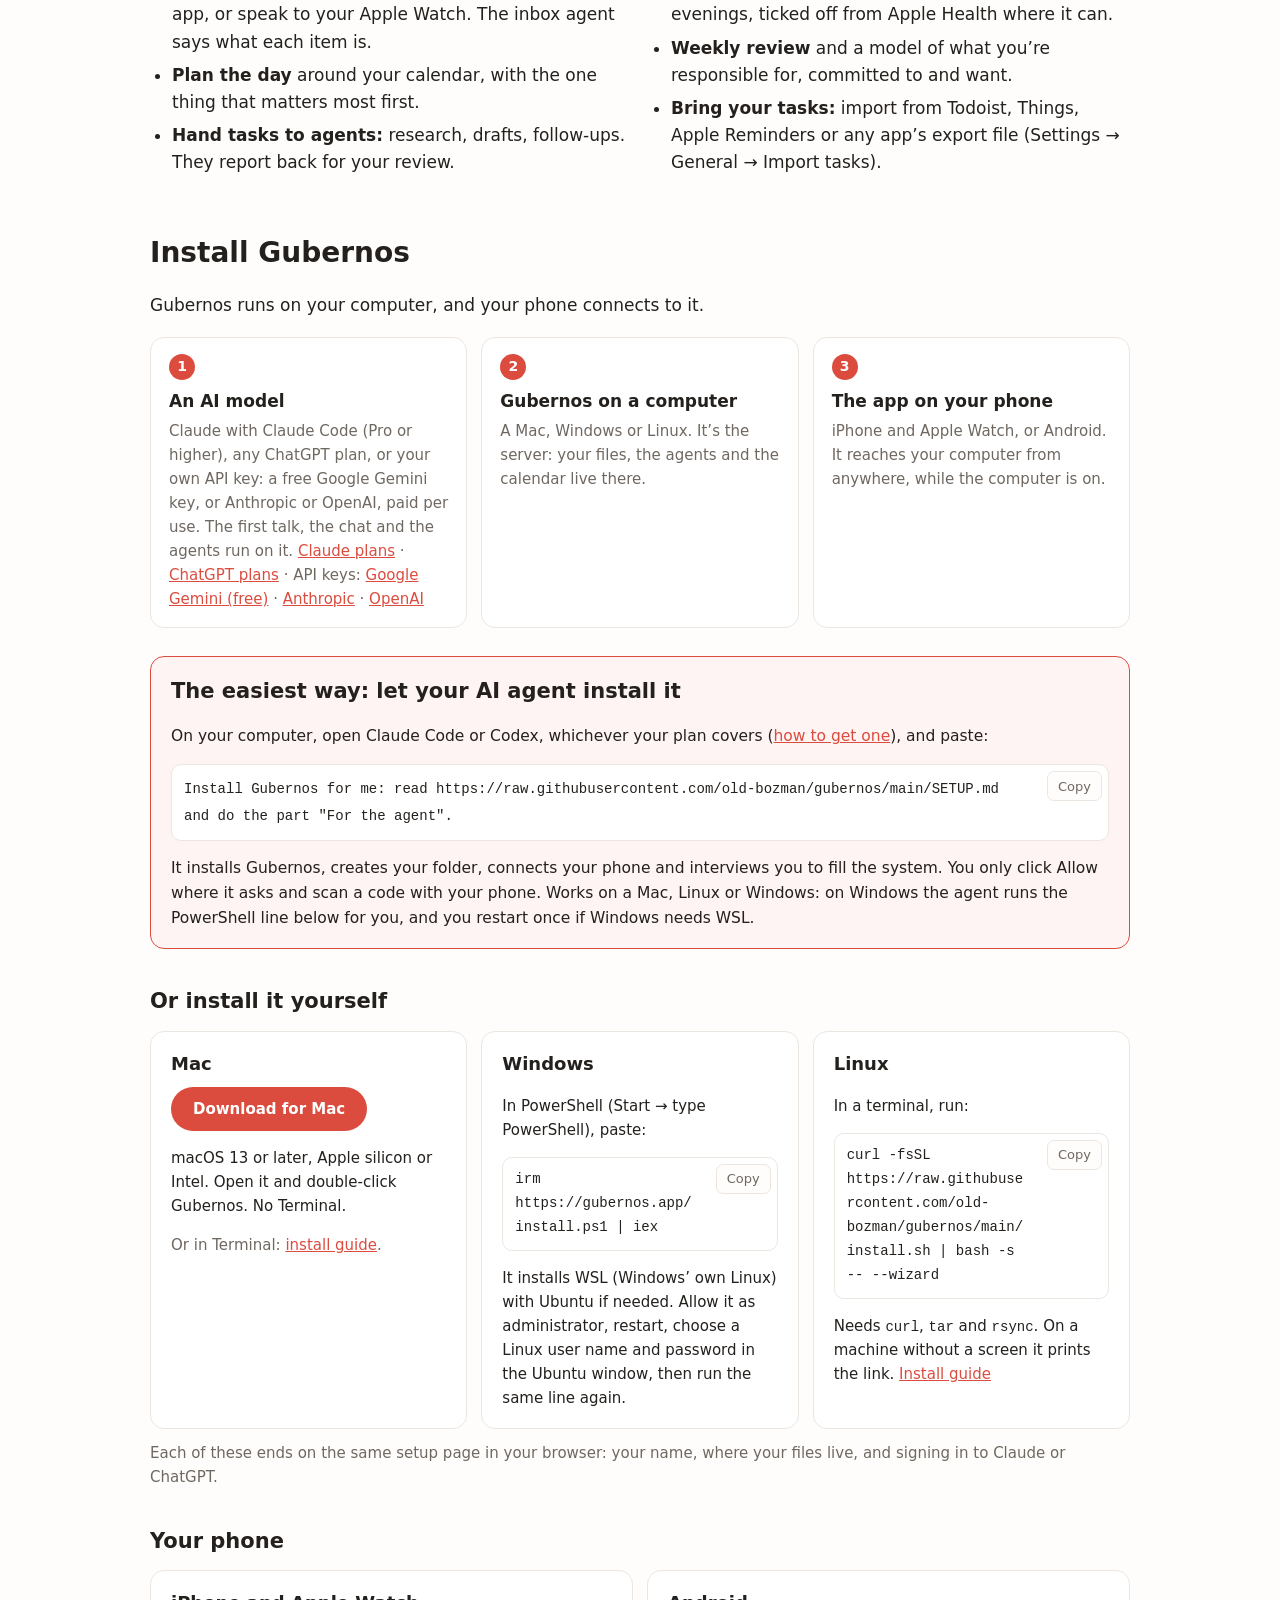
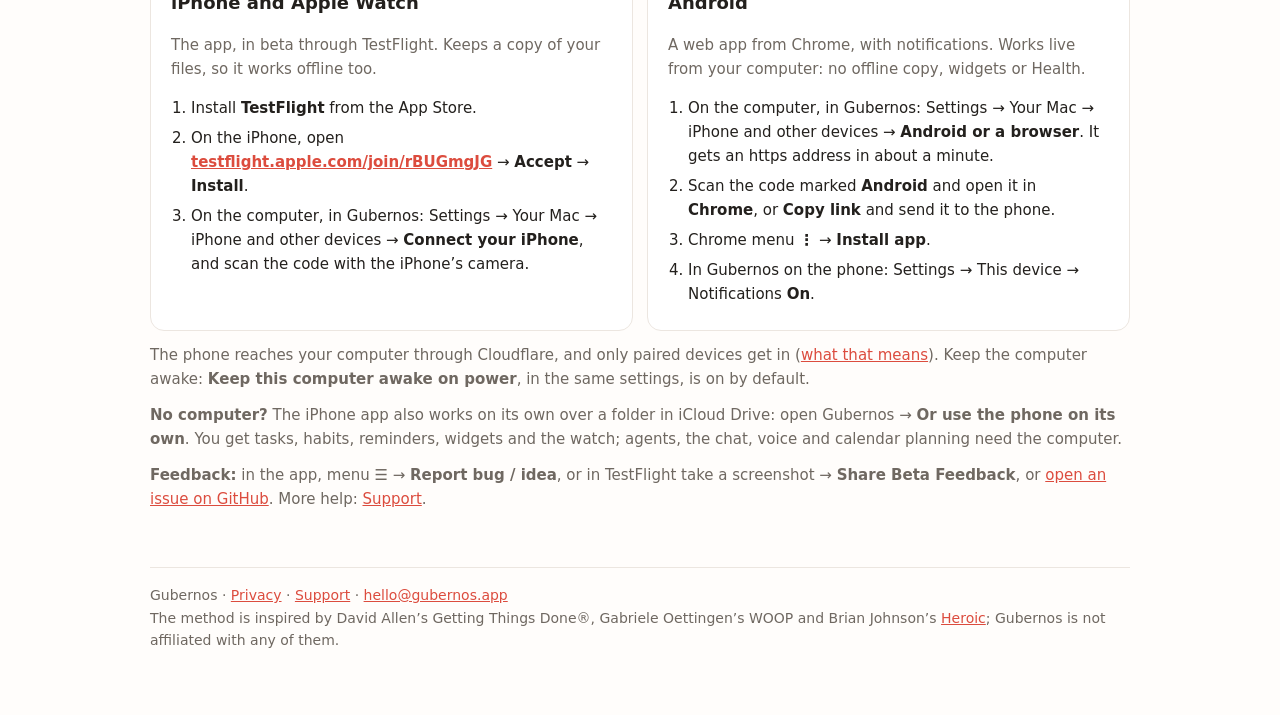
==== commit 526f02af: "A free Google Gemini key as an AI option; privacy: Google's free-tier data use outside the EU, UK an" ====
--- a/index.html
+++ b/index.html
@@ -112,7 +112,7 @@
     </div></div>
   <div class="cpt-zone cpt-theirs"><div class="zl"><b>Services you already use</b><span>with your own accounts, only when you turn them on</span></div>
     <div class="cpt-svc">
-      <div><b>Your AI provider</b><span>Anthropic or OpenAI get the text an agent needs for the task it is doing, under your account.</span></div>
+      <div><b>Your AI provider</b><span>Anthropic, OpenAI or Google get the text an agent needs for the task it is doing, under your account.</span></div>
       <div><b>Your calendar</b><span>Google Calendar, or Apple Calendar on a Mac, read for free time; blocks are written only when you apply a plan.</span></div>
       <div><b>Apple iCloud, if you like</b><span>Only if you keep the folder in iCloud Drive on a Mac, to open it on your other Apple devices too.</span></div>
       <div><b>Apple Health</b><span>Ticks off habits like steps or sleep: read on your iPhone, written only into your own files.</span></div>
@@ -148,7 +148,7 @@
 <h2 id="install">Install Gubernos</h2>
 <p>Gubernos runs on your computer, and your phone connects to it.</p>
 <ol class="steps">
-<li><b>An AI model</b><span>Claude with Claude Code (Pro or higher), any ChatGPT plan, or your own Anthropic or OpenAI API key, paid per use. The first talk, the chat and the agents run on it. <a href="https://claude.com/pricing">Claude plans</a> · <a href="https://chatgpt.com/pricing">ChatGPT plans</a> · API keys: <a href="https://console.anthropic.com/settings/keys">Anthropic</a> · <a href="https://platform.openai.com/api-keys">OpenAI</a></span></li>
+<li><b>An AI model</b><span>Claude with Claude Code (Pro or higher), any ChatGPT plan, or your own API key: a free Google Gemini key, or Anthropic or OpenAI, paid per use. The first talk, the chat and the agents run on it. <a href="https://claude.com/pricing">Claude plans</a> · <a href="https://chatgpt.com/pricing">ChatGPT plans</a> · API keys: <a href="https://aistudio.google.com/apikey">Google Gemini (free)</a> · <a href="https://console.anthropic.com/settings/keys">Anthropic</a> · <a href="https://platform.openai.com/api-keys">OpenAI</a></span></li>
 <li><b>Gubernos on a computer</b><span>A Mac, Windows or Linux. It’s the server: your files, the agents and the calendar live there.</span></li>
 <li><b>The app on your phone</b><span>iPhone and Apple Watch, or Android. It reaches your computer from anywhere, while the computer is on.</span></li>
 </ol>
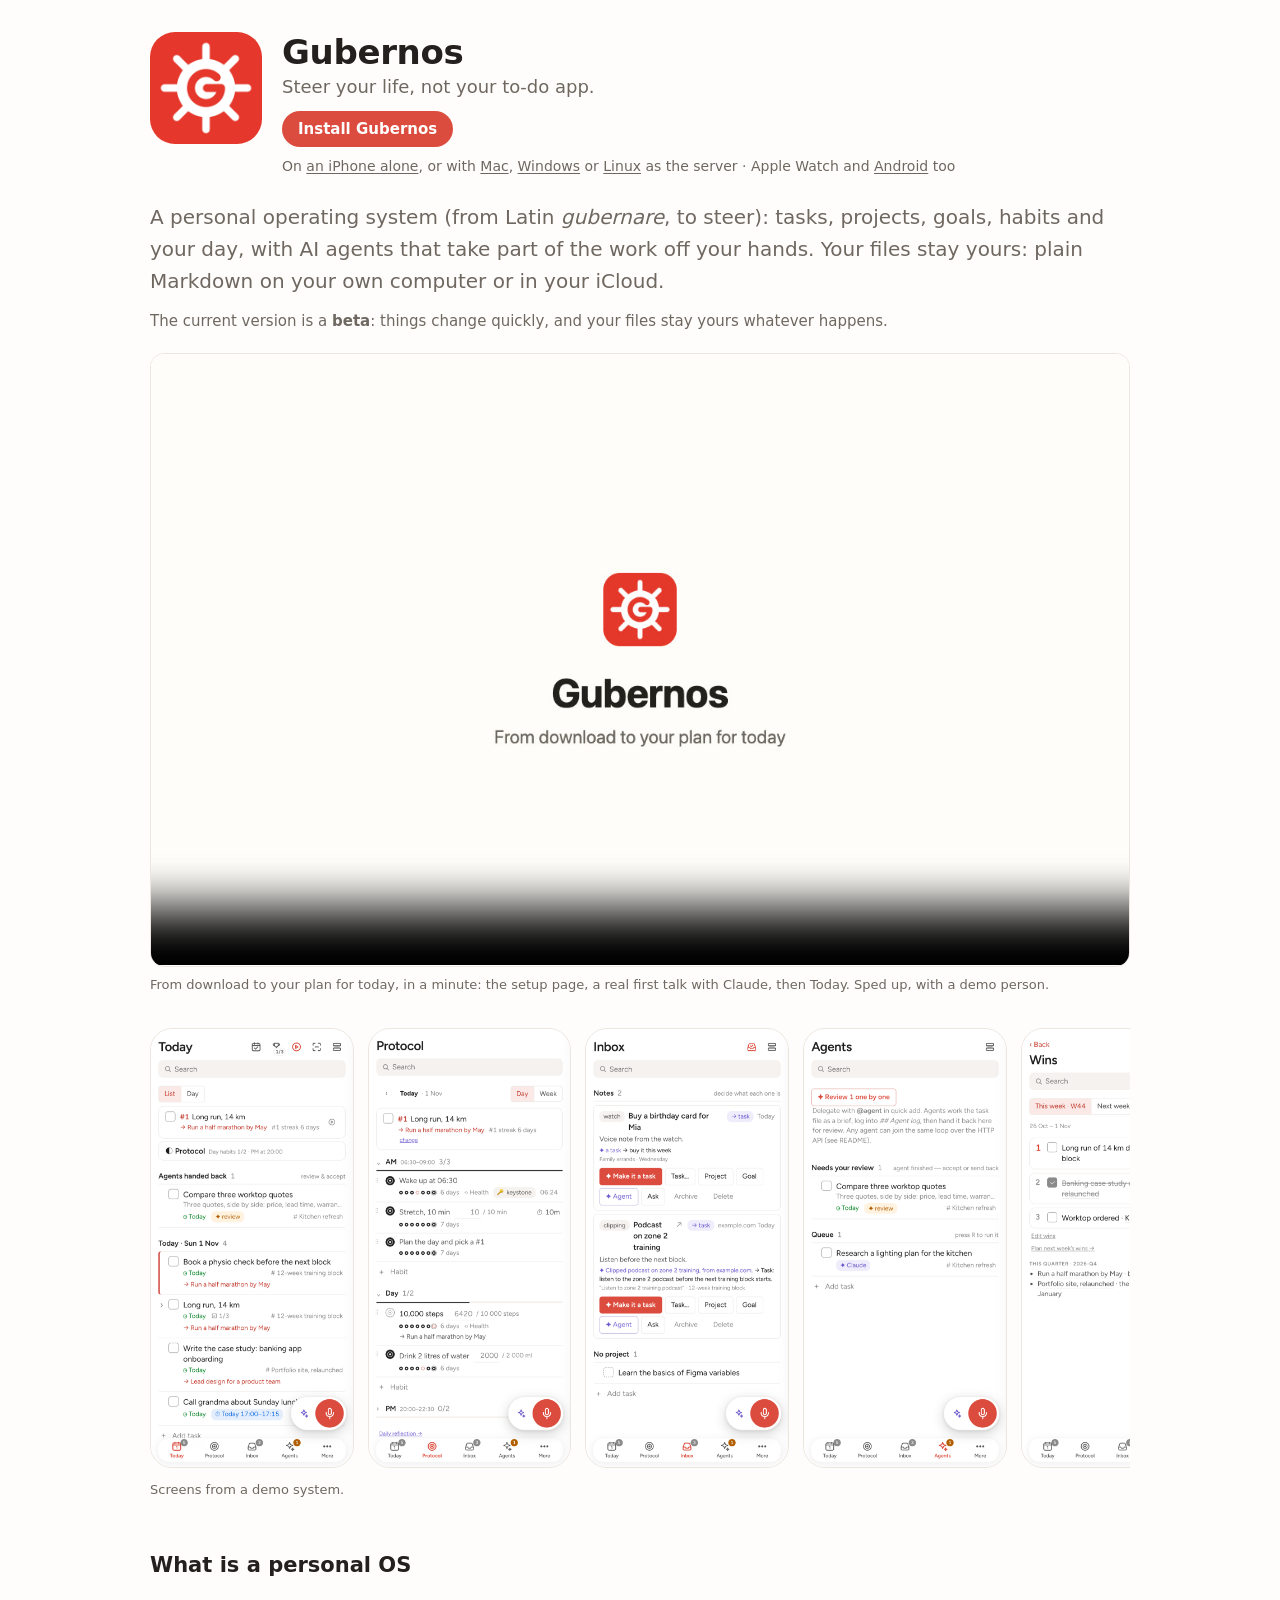
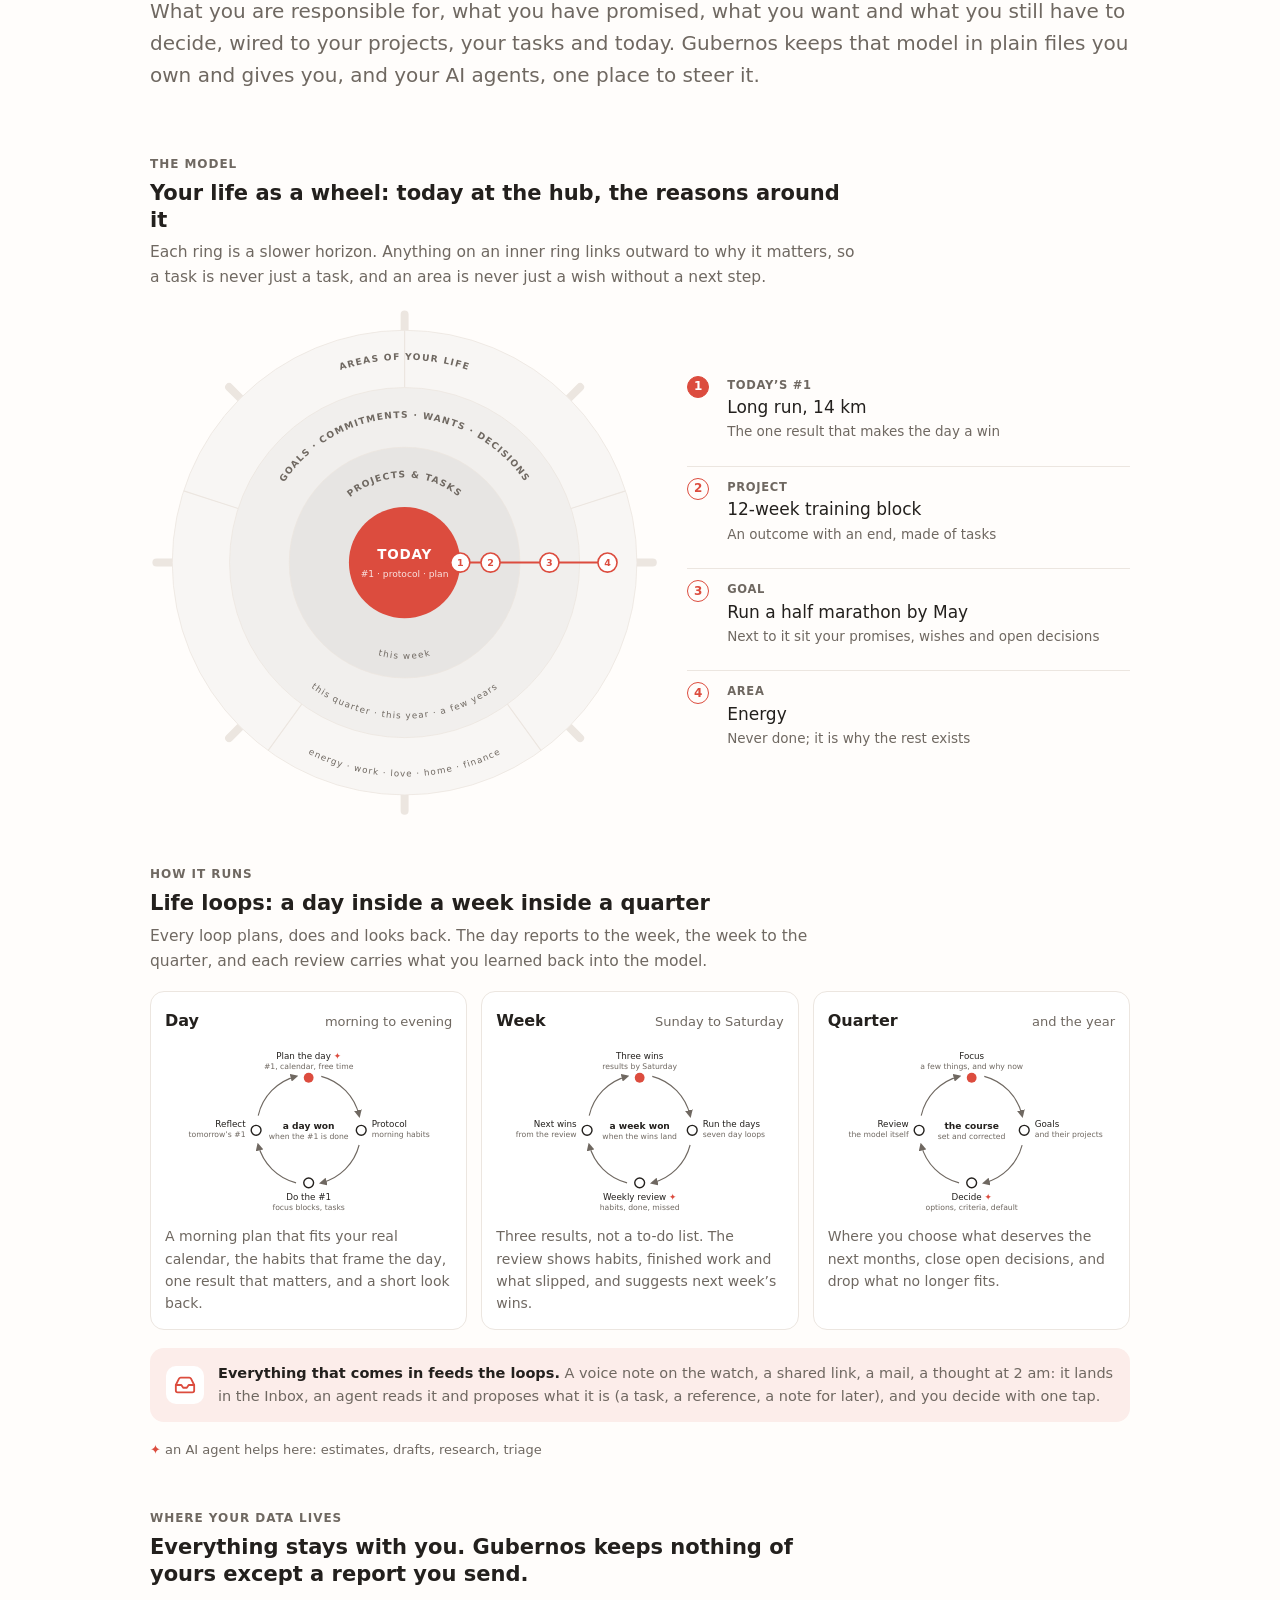
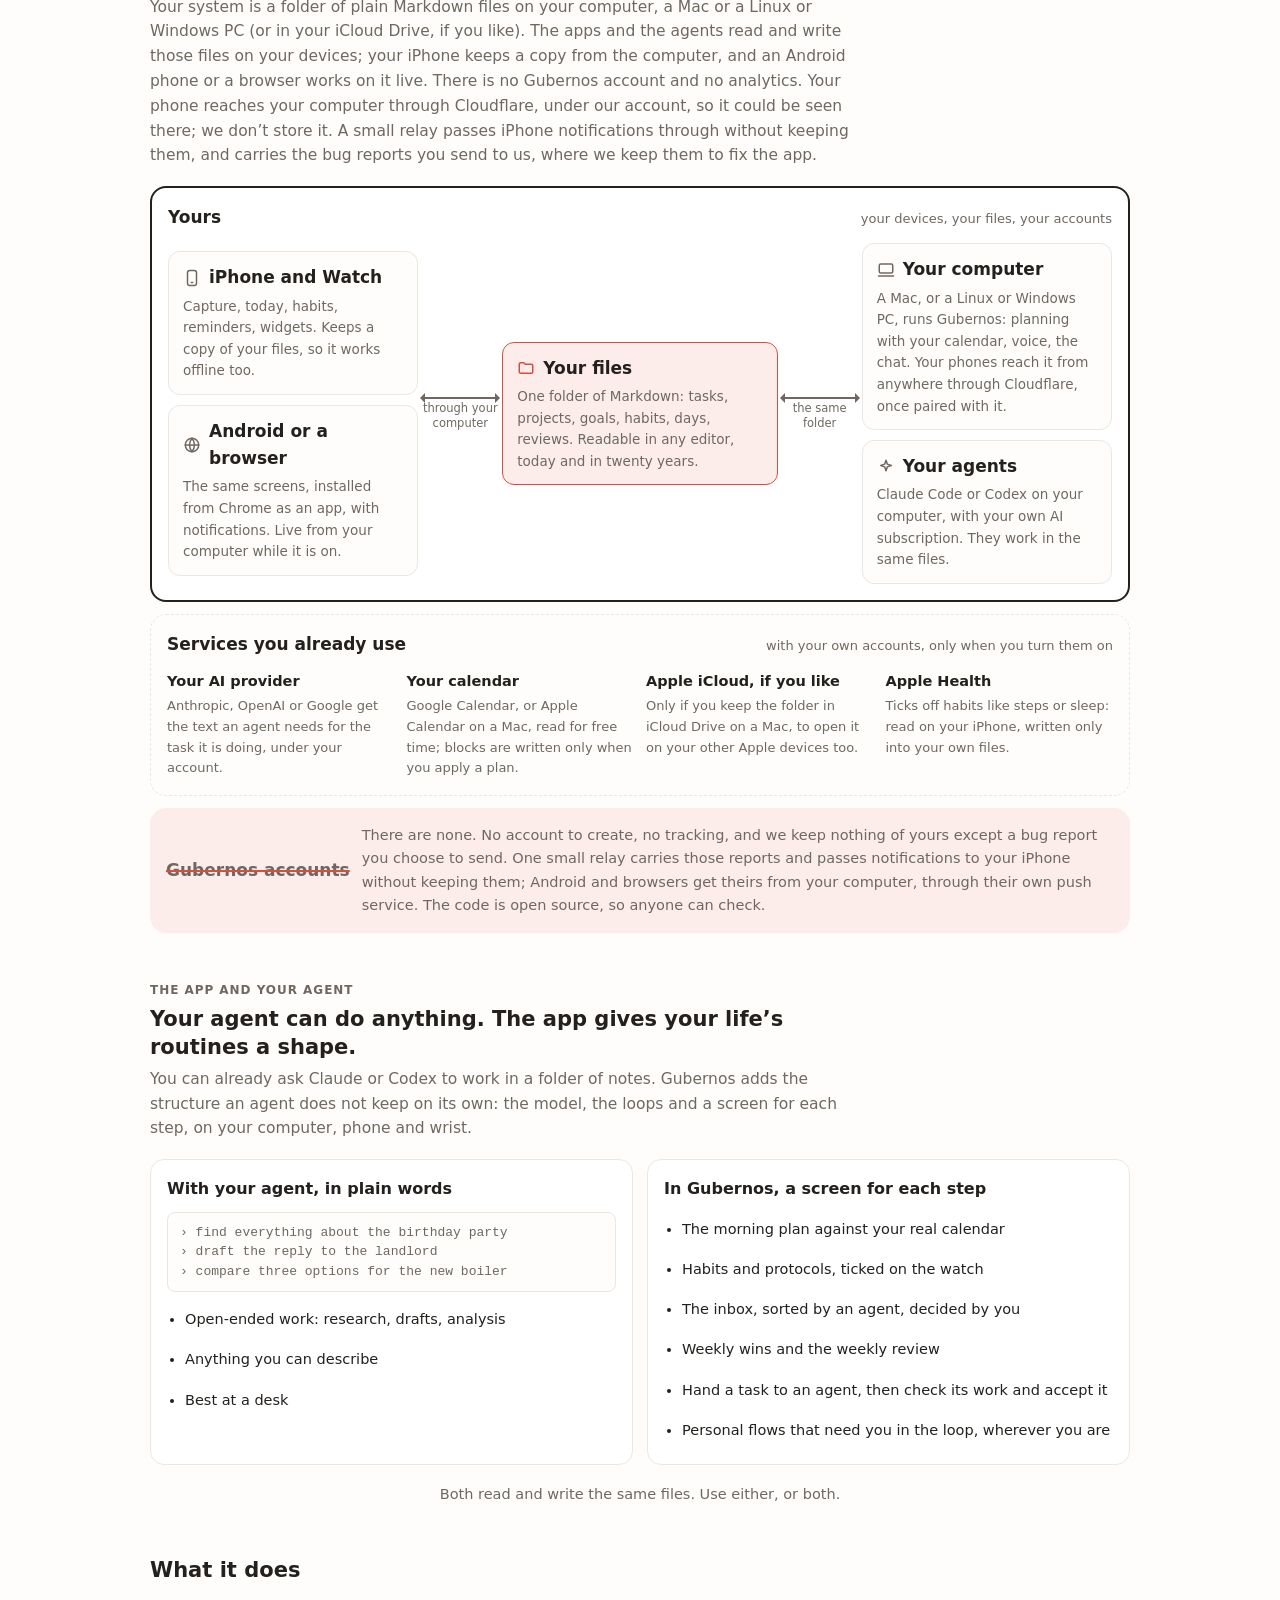
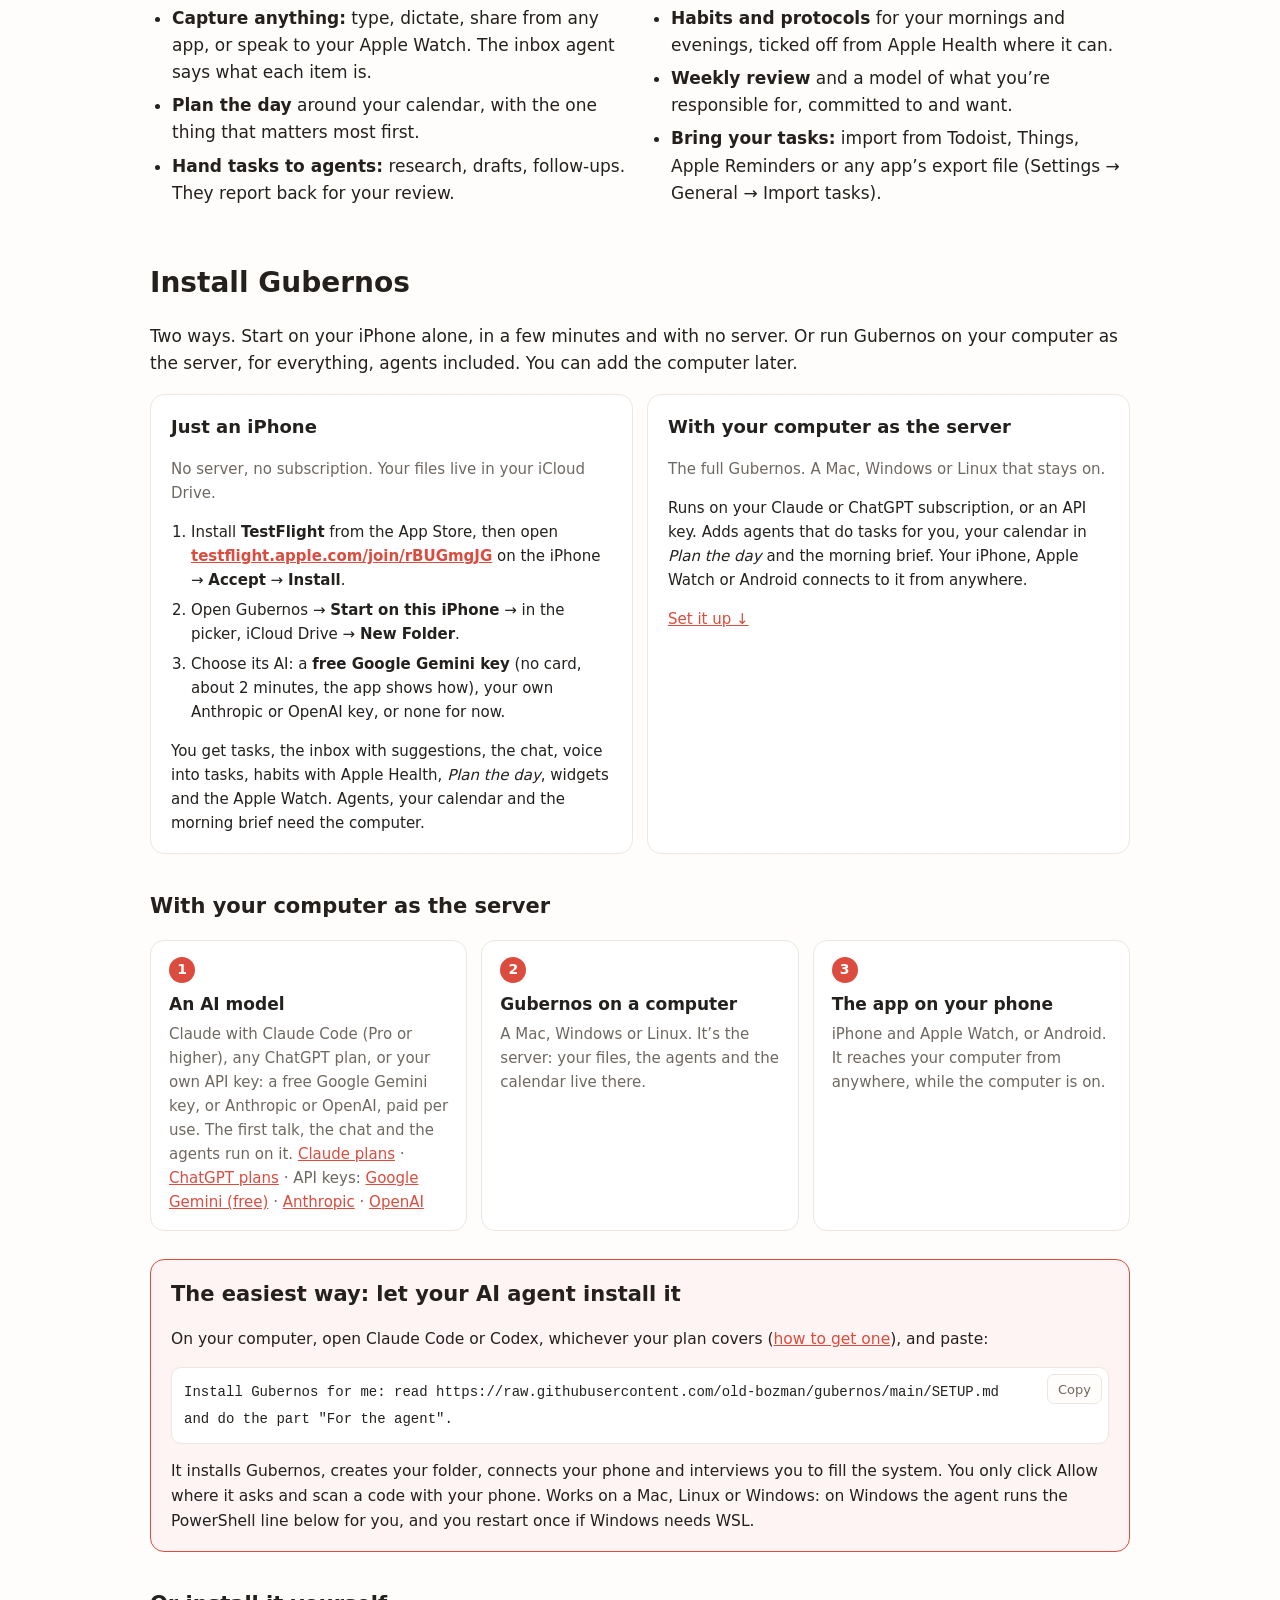
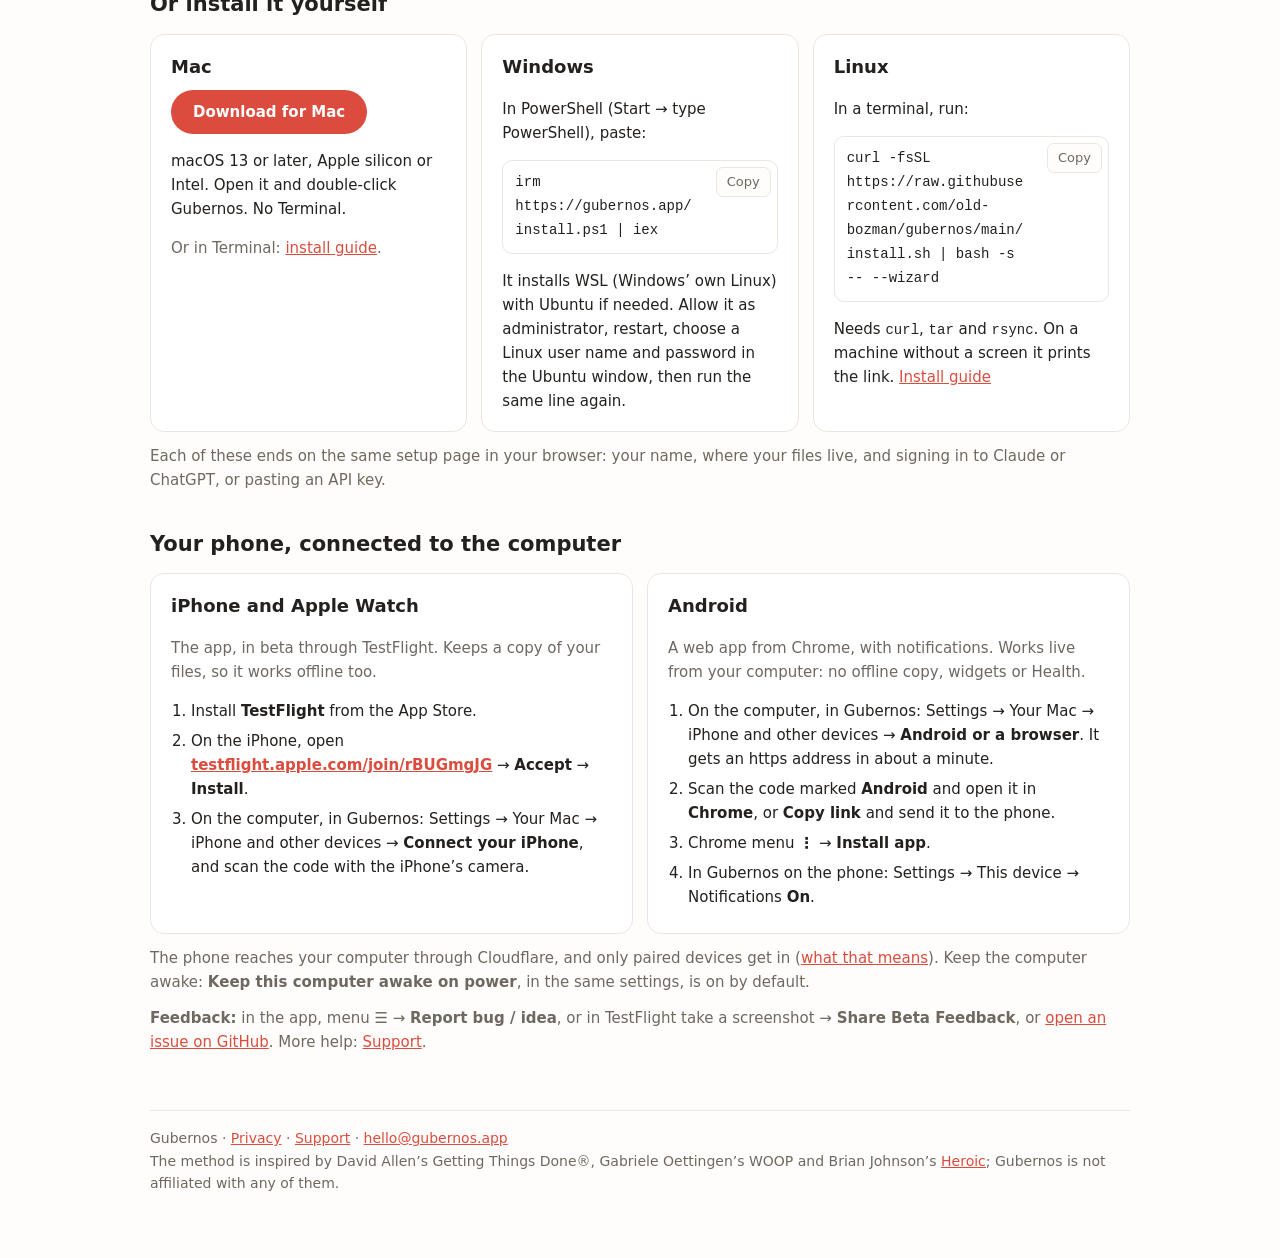
==== commit d3eb311b: "Install: just an iPhone, with no server, as one of two ways; support: the phone on its own with an A" ====
--- a/index.html
+++ b/index.html
@@ -18,7 +18,7 @@
 <meta property="og:image:alt" content="Gubernos: Steer your life, not your to-do app. The Today and Protocol screens on an iPhone.">
 <meta name="twitter:card" content="summary_large_image">
 <link rel="icon" href="icon.png">
-<link rel="stylesheet" href="style.css?v=2">
+<link rel="stylesheet" href="style.css?v=3">
 <script src="copy.js" defer></script>
 <link rel="stylesheet" href="concept.css?v=2">
 </head>
@@ -29,11 +29,11 @@
 <div>
 <h1>Gubernos</h1>
 <p class="tagline">Steer your life, not your to&#8209;do app.</p>
-<p class="app-get"><a class="get" href="#install">Install Gubernos</a><span>Runs on <a href="#mac">Mac</a>, <a href="#windows">Windows</a> or <a href="#linux">Linux</a> · with <a href="#iphone">iPhone</a>, Apple Watch and <a href="#android">Android</a></span></p>
+<p class="app-get"><a class="get" href="#install">Install Gubernos</a><span>On <a href="#iphone-only">an iPhone alone</a>, or with <a href="#mac">Mac</a>, <a href="#windows">Windows</a> or <a href="#linux">Linux</a> as the server · Apple Watch and <a href="#android">Android</a> too</span></p>
 </div>
 </header>
 
-<p class="lead">A personal operating system (from Latin <em>gubernare</em>, to steer): tasks, projects, goals, habits and your day, with AI agents that take part of the work off your hands. Your files stay on your own computer.</p>
+<p class="lead">A personal operating system (from Latin <em>gubernare</em>, to steer): tasks, projects, goals, habits and your day, with AI agents that take part of the work off your hands. Your files stay yours: plain Markdown on your own computer or in your iCloud.</p>
 <p class="beta">The current version is a <strong>beta</strong>: things change quickly, and your files stay yours whatever happens.</p>
 
 <figure class="demo">
@@ -146,7 +146,27 @@
 
 <section class="install">
 <h2 id="install">Install Gubernos</h2>
-<p>Gubernos runs on your computer, and your phone connects to it.</p>
+<p>Two ways. Start on your iPhone alone, in a few minutes and with no server. Or run Gubernos on your computer as the server, for everything, agents included. You can add the computer later.</p>
+<div class="opts two ways">
+<div class="opt" id="iphone-only">
+<h4>Just an iPhone</h4>
+<p class="muted">No server, no subscription. Your files live in your iCloud Drive.</p>
+<ol>
+<li>Install <strong>TestFlight</strong> from the App Store, then open <a href="https://testflight.apple.com/join/rBUGmgJG"><strong>testflight.apple.com/join/rBUGmgJG</strong></a> on the iPhone → <strong>Accept</strong> → <strong>Install</strong>.</li>
+<li>Open Gubernos → <strong>Start on this iPhone</strong> → in the picker, iCloud Drive → <strong>New Folder</strong>.</li>
+<li>Choose its AI: a <strong>free Google Gemini key</strong> (no card, about 2 minutes, the app shows how), your own Anthropic or OpenAI key, or none for now.</li>
+</ol>
+<p>You get tasks, the inbox with suggestions, the chat, voice into tasks, habits with Apple Health, <em>Plan the day</em>, widgets and the Apple Watch. Agents, your calendar and the morning brief need the computer.</p>
+</div>
+<div class="opt" id="with-computer">
+<h4>With your computer as the server</h4>
+<p class="muted">The full Gubernos. A Mac, Windows or Linux that stays on.</p>
+<p>Runs on your Claude or ChatGPT subscription, or an API key. Adds agents that do tasks for you, your calendar in <em>Plan the day</em> and the morning brief. Your iPhone, Apple Watch or Android connects to it from anywhere.</p>
+<p><a href="#computer">Set it up ↓</a></p>
+</div>
+</div>
+
+<h3 id="computer">With your computer as the server</h3>
 <ol class="steps">
 <li><b>An AI model</b><span>Claude with Claude Code (Pro or higher), any ChatGPT plan, or your own API key: a free Google Gemini key, or Anthropic or OpenAI, paid per use. The first talk, the chat and the agents run on it. <a href="https://claude.com/pricing">Claude plans</a> · <a href="https://chatgpt.com/pricing">ChatGPT plans</a> · API keys: <a href="https://aistudio.google.com/apikey">Google Gemini (free)</a> · <a href="https://console.anthropic.com/settings/keys">Anthropic</a> · <a href="https://platform.openai.com/api-keys">OpenAI</a></span></li>
 <li><b>Gubernos on a computer</b><span>A Mac, Windows or Linux. It’s the server: your files, the agents and the calendar live there.</span></li>
@@ -181,9 +201,9 @@
 <p>Needs <code>curl</code>, <code>tar</code> and <code>rsync</code>. On a machine without a screen it prints the link. <a href="https://github.com/old-bozman/gubernos/blob/main/docs/install.md#linux-or-windows-in-wsl">Install guide</a></p>
 </div>
 </div>
-<p class="muted">Each of these ends on the same setup page in your browser: your name, where your files live, and signing in to Claude or ChatGPT.</p>
-
-<h3>Your phone</h3>
+<p class="muted">Each of these ends on the same setup page in your browser: your name, where your files live, and signing in to Claude or ChatGPT, or pasting an API key.</p>
+
+<h3>Your phone, connected to the computer</h3>
 <div class="opts two">
 <div class="opt" id="iphone">
 <h4>iPhone and Apple Watch</h4>
@@ -206,7 +226,6 @@
 </div>
 </div>
 <p class="muted">The phone reaches your computer through Cloudflare, and only paired devices get in (<a href="privacy.html#phone">what that means</a>). Keep the computer awake: <strong>Keep this computer awake on power</strong>, in the same settings, is on by default.</p>
-<p class="muted"><strong>No computer?</strong> The iPhone app also works on its own over a folder in iCloud Drive: open Gubernos → <strong>Or use the phone on its own</strong>. You get tasks, habits, reminders, widgets and the watch; agents, the chat, voice and calendar planning need the computer.</p>
 <p class="muted"><strong>Feedback:</strong> in the app, menu ☰ → <strong>Report bug / idea</strong>, or in TestFlight take a screenshot → <strong>Share Beta Feedback</strong>, or <a href="https://github.com/old-bozman/gubernos/issues">open an issue on GitHub</a>. More help: <a href="support.html">Support</a>.</p>
 </section>
 
--- a/style.css
+++ b/style.css
@@ -54,6 +54,7 @@
 .steps span { color: var(--muted); font-size: 15px; }
 .opts { display: grid; grid-template-columns: repeat(3, minmax(0, 1fr)); gap: 14px; }
 .opts.two { grid-template-columns: repeat(2, minmax(0, 1fr)); }
+.ways { margin-top: 16px; }
 .opt { min-width: 0; background: var(--card); border: 1px solid var(--line); border-radius: 14px; padding: 18px 20px; font-size: 15px; scroll-margin-top: 16px; }
 .opt h4 { margin: 0 0 8px; font-size: 18px; }
 .opt p, .opt li { font-size: 15px; }
